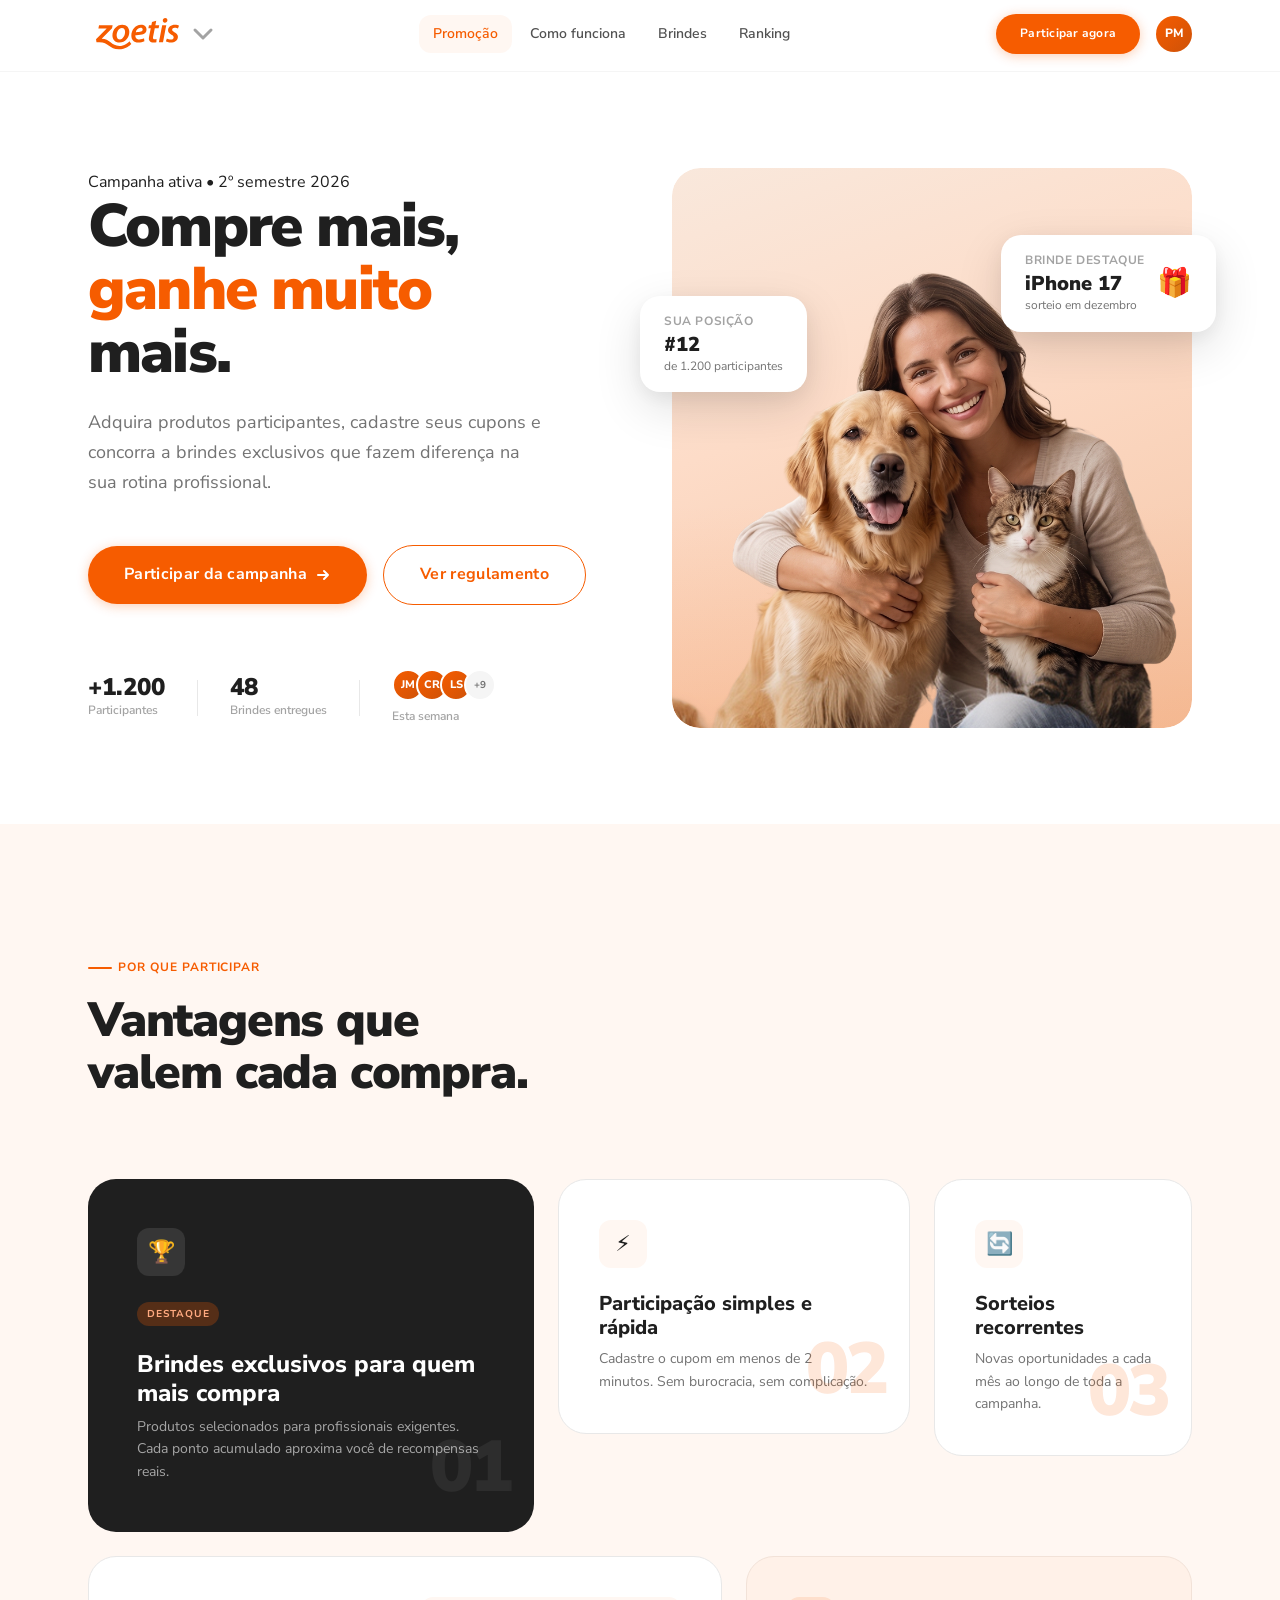
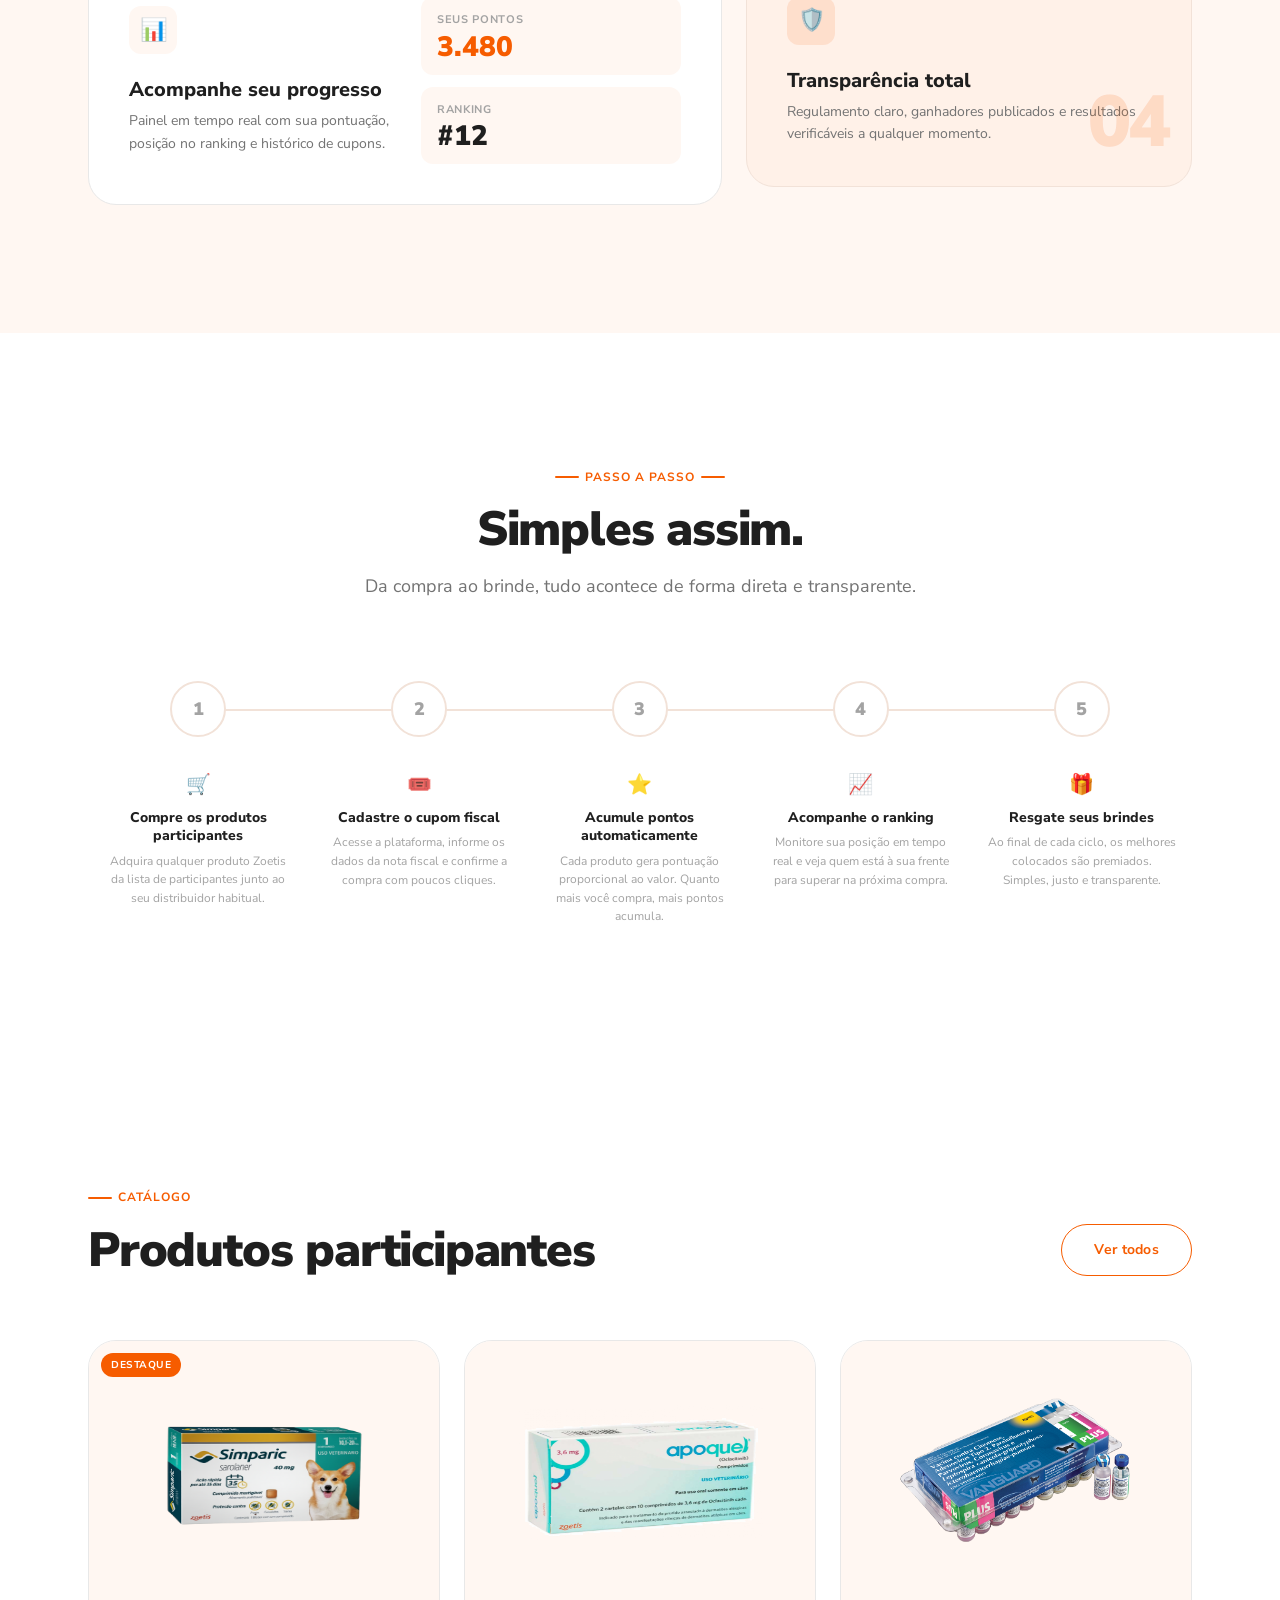
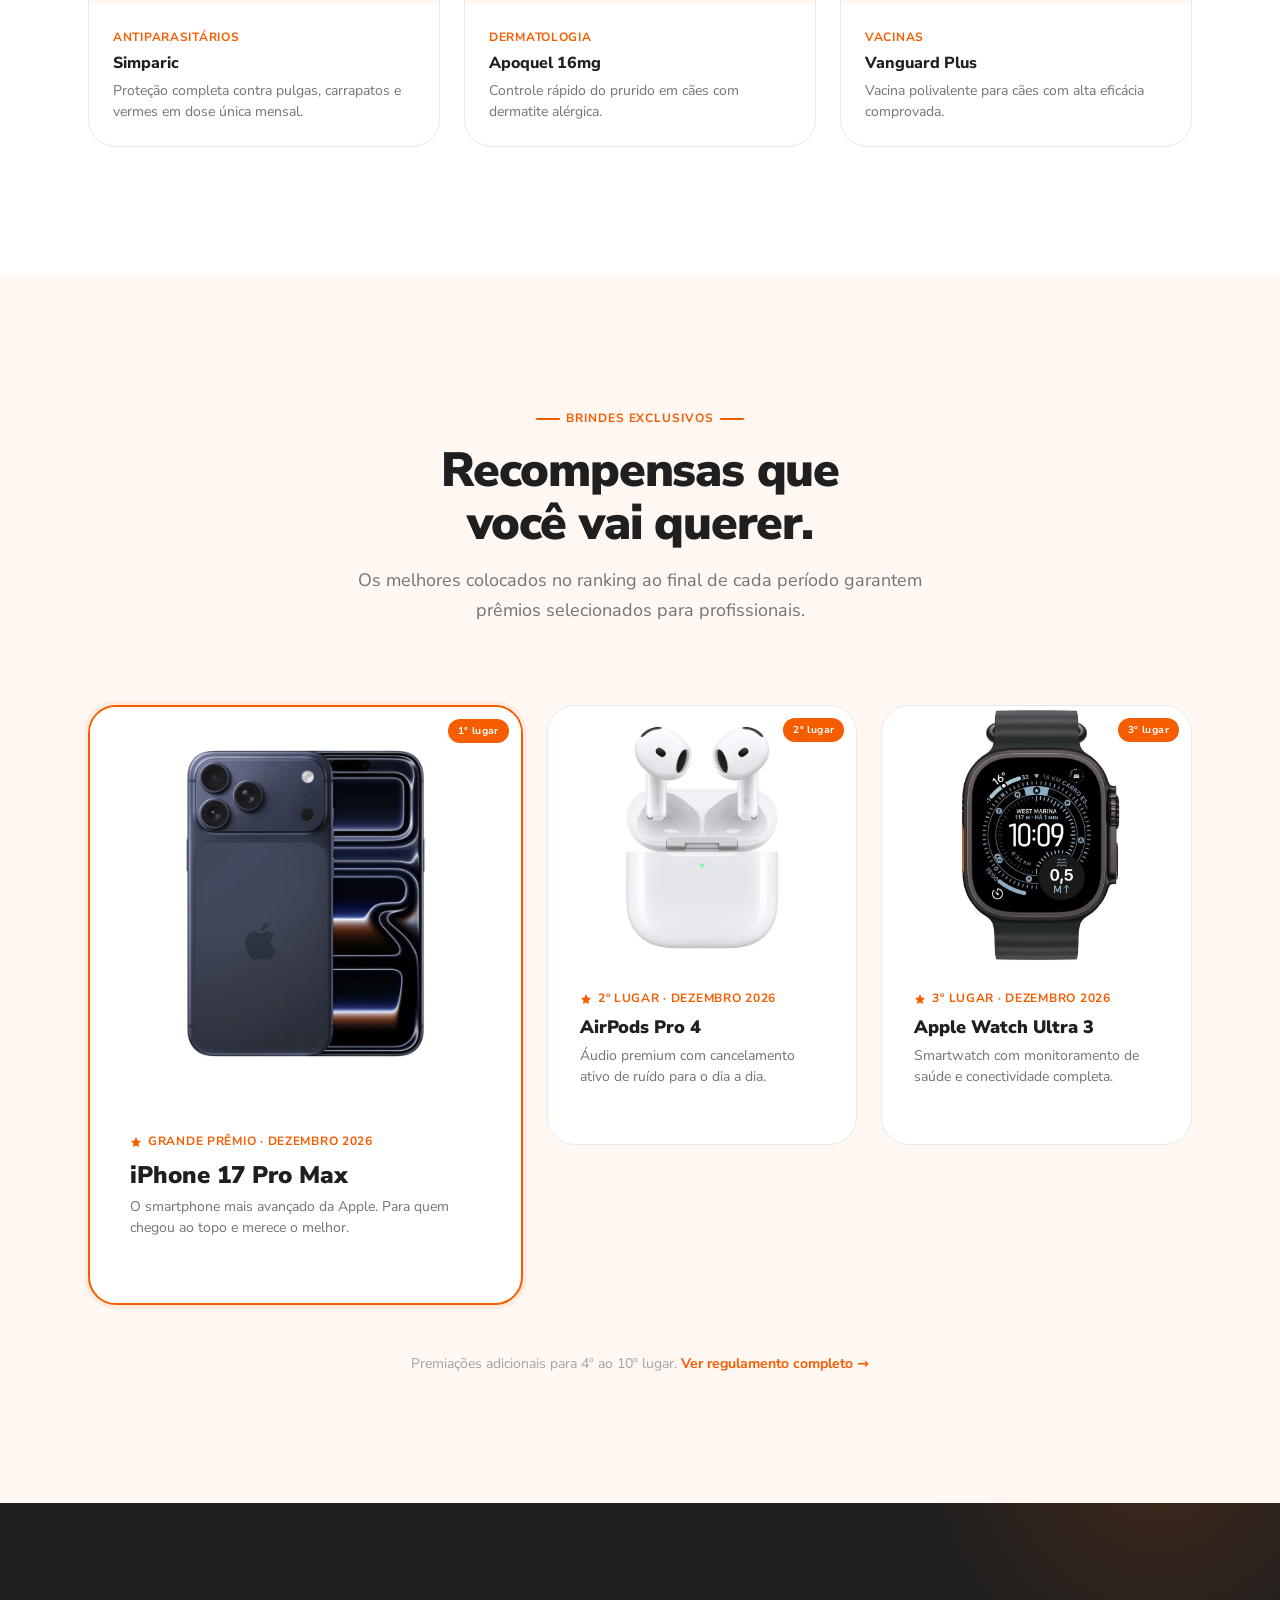
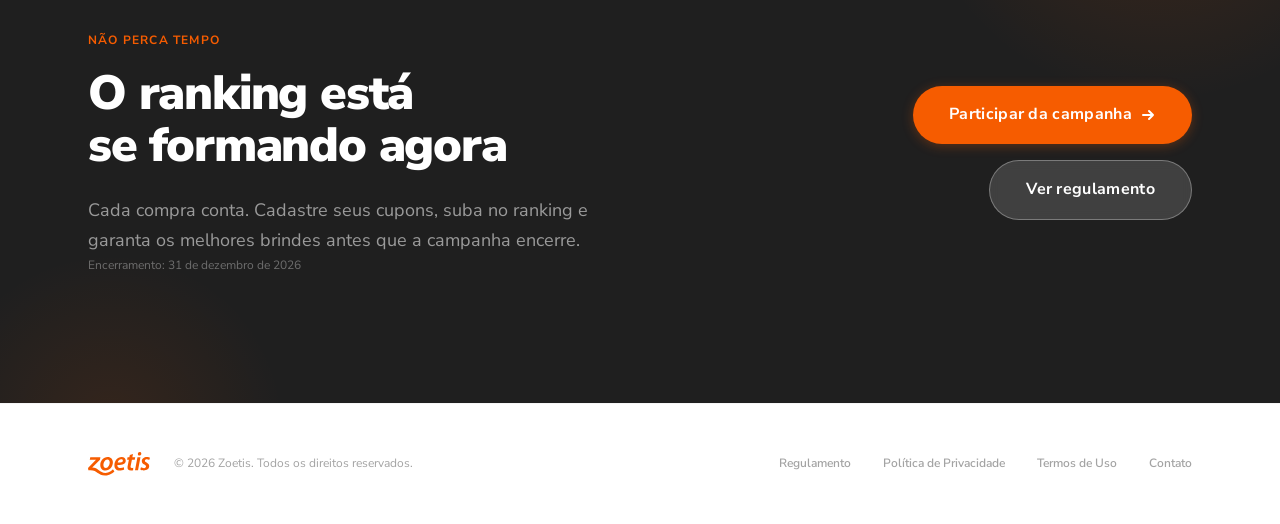
==== index.html @ 3773146b "V0-area-logada" ====
<!DOCTYPE html>
<html lang="pt-BR" data-theme="zoetis">
<head>
  <meta charset="UTF-8" />
  <meta name="viewport" content="width=device-width, initial-scale=1.0" />
  <meta name="description" content="Campanha Compre e Ganhe Zoetis — Adquira produtos participantes e concorra a brindes exclusivos." />
  <title>Compre &amp; Ganhe — Zoetis</title>

  <!-- Preconnect Google Fonts -->
  <link rel="preconnect" href="https://fonts.googleapis.com" />
  <link rel="preconnect" href="https://fonts.gstatic.com" crossorigin />

  <!-- Themes first, then styles -->
  <link rel="stylesheet" href="css/themes.css" />
  <link rel="stylesheet" href="css/styles.css" />
</head>

<body>

  <!-- ==========================================
       HEADER
  =========================================== -->
  <header class="header" role="banner">
    <div class="container">
      <div class="header__inner">

        <!-- Brand / Logo + Switcher -->
        <div class="header__brand">
          <button class="header__logo-btn" aria-haspopup="true" aria-expanded="false" aria-label="Selecionar marca">
            <img src="" data-logo="light" alt="Zoetis" height="32" />
            <svg class="header__logo-chevron" viewBox="0 0 16 16" fill="none" aria-hidden="true">
              <path d="M4 6l4 4 4-4" stroke="currentColor" stroke-width="1.5" stroke-linecap="round" stroke-linejoin="round"/>
            </svg>
          </button>

          <div class="brand-dropdown" role="menu" aria-label="Selecionar marca">
            <div class="brand-dropdown__label">Marcas</div>
            <!-- Items populated by theme-switcher.js -->
          </div>
        </div>

        <!-- Desktop Nav -->
        <nav class="header__nav" aria-label="Menu principal">
          <a href="#promocao" class="header__nav-link active">Promoção</a>
          <a href="#como-funciona" class="header__nav-link">Como funciona</a>
          <a href="#brindes" class="header__nav-link">Brindes</a>
          <a href="#ranking" class="header__nav-link">Ranking</a>
        </nav>

        <!-- Actions -->
        <div class="header__actions">
          <a href="#promocao" class="btn btn--primary btn--sm">Participar agora</a>
          <div class="header__avatar" aria-label="Perfil do usuário" title="Dr. Paulo Mendes">PM</div>
        </div>

        <!-- Mobile Toggle -->
        <button class="header__menu-toggle" aria-label="Abrir menu" aria-expanded="false">
          <span></span><span></span><span></span>
        </button>

      </div>
    </div>
  </header>

  <!-- Mobile nav drawer -->
  <nav class="mobile-nav" aria-label="Menu mobile">
    <a href="#promocao">Promoção</a>
    <a href="#como-funciona">Como funciona</a>
    <a href="#brindes">Brindes</a>
    <a href="#ranking">Ranking</a>
    <a href="#promocao" class="btn btn--primary" style="margin-top:8px; display:flex; justify-content:center;">Participar agora</a>
  </nav>

  <main>

    <!-- ==========================================
         HERO
    =========================================== -->
    <section class="hero" id="promocao" aria-labelledby="hero-title">
      <div class="container">
        <div class="hero__inner">

          <!-- Left: copy -->
          <div class="hero__content">
            <div class="hero__eyebrow">
              <span class="hero__eyebrow-dot" aria-hidden="true"></span>
              Campanha ativa &bull; 2º semestre 2026
            </div>

            <h1 class="hero__title" id="hero-title">
              <span class="blur-fade blur-fade--d0">Compre mais,</span>
              <span class="blur-fade blur-fade--d1"><em>ganhe muito</em></span>
              <span class="blur-fade blur-fade--d2">mais.</span>
            </h1>

            <p class="hero__subtitle">
              Adquira produtos participantes, cadastre seus cupons
              e concorra a brindes exclusivos que fazem diferença na sua
              rotina profissional.
            </p>

            <div class="hero__ctas">
              <a href="#como-funciona" class="btn btn--primary btn--lg">
                Participar da campanha
                <svg width="16" height="16" viewBox="0 0 16 16" fill="none" aria-hidden="true">
                  <path d="M3 8h10M9 4l4 4-4 4" stroke="currentColor" stroke-width="2" stroke-linecap="round" stroke-linejoin="round"/>
                </svg>
              </a>
              <a href="#regulamento" class="btn btn--outline btn--lg">Ver regulamento</a>
            </div>

            <div class="hero__meta">
              <div class="hero__meta-item">
                <span class="hero__meta-value">+1.200</span>
                <span class="hero__meta-label">Participantes</span>
              </div>
              <div class="hero__meta-divider" aria-hidden="true"></div>
              <div class="hero__meta-item">
                <span class="hero__meta-value">48</span>
                <span class="hero__meta-label">Brindes entregues</span>
              </div>
              <div class="hero__meta-divider" aria-hidden="true"></div>
              <div class="hero__meta-item">
                <div class="hero__avatars" aria-label="Últimos participantes">
                  <div class="hero__avatar-item" aria-hidden="true">JM</div>
                  <div class="hero__avatar-item" aria-hidden="true">CR</div>
                  <div class="hero__avatar-item" aria-hidden="true">LS</div>
                  <div class="hero__avatar-more" aria-hidden="true">+9</div>
                </div>
                <span class="hero__meta-label" style="margin-top:6px;">Esta semana</span>
              </div>
            </div>
          </div>

          <!-- Right: visual composition -->
          <div class="hero__visual" aria-hidden="true">
            <div class="hero__image-wrap">
              <div class="hero__image-placeholder">
                <!-- SVG illustration: vet professional -->
               <!-- IMAGEM AQUI  -->
                <img src="assets/images/woman-hero-section.png" alt="Hero Image" class="hero__image">
                <!-- <svg class="hero__vet-illustration" viewBox="0 0 480 420" fill="none" xmlns="http://www.w3.org/2000/svg"> -->
                               <!-- IMAGEM AQUI  -->

                  <!-- Body/coat -->
                  <rect x="140" y="200" width="200" height="220" rx="24" fill="#F4F4F4"/>
                  <!-- Collar -->
                  <rect x="210" y="200" width="60" height="30" rx="8" fill="#E0E0E0"/>
                  <!-- Face -->
                  <circle cx="240" cy="160" r="70" fill="#FDDCB4"/>
                  <!-- Hair -->
                  <path d="M170 130 Q185 80 240 75 Q295 80 310 130 Q300 100 240 95 Q180 100 170 130Z" fill="#4A3728"/>
                  <!-- Eyes -->
                  <circle cx="218" cy="155" r="7" fill="#333"/>
                  <circle cx="262" cy="155" r="7" fill="#333"/>
                  <circle cx="221" cy="153" r="2.5" fill="#fff"/>
                  <circle cx="265" cy="153" r="2.5" fill="#fff"/>
                  <!-- Smile -->
                  <path d="M225 175 Q240 188 255 175" stroke="#C4845A" stroke-width="2.5" stroke-linecap="round" fill="none"/>
                  <!-- Stethoscope -->
                  <path d="M190 240 Q175 280 180 310 Q185 335 210 340" stroke="#888" stroke-width="4" stroke-linecap="round" fill="none"/>
                  <circle cx="210" cy="340" r="12" fill="none" stroke="#888" stroke-width="4"/>
                  <!-- Coat pocket -->
                  <rect x="260" y="280" width="50" height="36" rx="8" fill="#E8E8E8"/>
                  <!-- Pen in pocket -->
                  <rect x="272" y="270" width="5" height="28" rx="2.5" fill="var(--color-primary)"/>
                  <!-- Name badge -->
                  <rect x="155" y="250" width="70" height="36" rx="8" fill="#fff" stroke="#E0E0E0" stroke-width="1.5"/>
                  <rect x="163" y="258" width="40" height="4" rx="2" fill="#DDD"/>
                  <rect x="163" y="267" width="28" height="4" rx="2" fill="#EEE"/>
                  <!-- Dog silhouette in arms -->
                  <ellipse cx="310" cy="290" rx="52" ry="38" fill="#D4A96A"/>
                  <circle cx="350" cy="268" r="24" fill="#D4A96A"/>
                  <ellipse cx="362" cy="258" rx="10" ry="7" fill="#C49052" transform="rotate(-20 362 258)"/>
                  <ellipse cx="340" cy="258" rx="10" ry="7" fill="#C49052" transform="rotate(20 340 258)"/>
                  <circle cx="355" cy="272" r="4" fill="#8B5E3C"/>
                  <path d="M343 282 Q355 290 367 282" stroke="#8B5E3C" stroke-width="2" stroke-linecap="round" fill="none"/>
                </svg>
              </div>
            </div>

            <!-- Floating card: gift highlight -->
            <div class="hero__card hero__card--gift" aria-hidden="true">
              <div class="hero__card-inner">
                <div>
                  <div class="hero__card-label">Brinde destaque</div>
                  <div class="hero__card-value">iPhone 17</div>
                  <div class="hero__card-sub">sorteio em dezembro</div>
                </div>
                <div style="font-size:28px;">🎁</div>
              </div>
            </div>

            <!-- Floating card: ranking -->
            <div class="hero__card hero__card--rank" aria-hidden="true">
              <div class="hero__card-label">Sua posição</div>
              <div class="hero__card-value">#12</div>
              <div class="hero__card-sub">de 1.200 participantes</div>
            </div>

            <!-- Floating seal -->
            <!-- <div class="hero__card hero__card--seal" aria-hidden="true">
              <div class="hero__card-seal-label">Campanha</div>
              <div style="font-size:22px; margin: 4px 0;">⭐</div>
              <div class="hero__card-gift-text">2026</div>
            </div> -->
          </div>

        </div>
      </div>
    </section>

    <!-- ==========================================
         BENEFITS
    =========================================== -->
    <section class="section" id="beneficios" aria-labelledby="benefits-title">
      <div class="container">

        <header class="section__header reveal">
          <div class="section__eyebrow">
            <span class="section__eyebrow-line" aria-hidden="true"></span>
            Por que participar
          </div>
          <h2 class="section__title" id="benefits-title">Vantagens que<br />valem cada compra.</h2>
        </header>

        <div class="benefits__grid">

          <!-- Featured card -->
          <div class="benefit-card benefit-card--featured reveal reveal-delay-1" aria-label="Brindes exclusivos">
            <div class="benefit-card__icon" aria-hidden="true">🏆</div>
            <div class="benefit-card__tag">Destaque</div>
            <h3 class="benefit-card__title">Brindes exclusivos para quem mais compra</h3>
            <p class="benefit-card__desc">Produtos selecionados para profissionais exigentes. Cada ponto acumulado aproxima você de recompensas reais.</p>
            <span class="benefit-card__number" aria-hidden="true">01</span>
          </div>

          <!-- Medium card -->
          <div class="benefit-card benefit-card--md reveal reveal-delay-2">
            <div class="benefit-card__icon" aria-hidden="true">⚡</div>
            <h3 class="benefit-card__title">Participação simples e rápida</h3>
            <p class="benefit-card__desc">Cadastre o cupom em menos de 2 minutos. Sem burocracia, sem complicação.</p>
            <span class="benefit-card__number" aria-hidden="true">02</span>
          </div>

          <!-- Small card -->
          <div class="benefit-card benefit-card--sm reveal reveal-delay-3">
            <div class="benefit-card__icon" aria-hidden="true">🔄</div>
            <h3 class="benefit-card__title">Sorteios recorrentes</h3>
            <p class="benefit-card__desc">Novas oportunidades a cada mês ao longo de toda a campanha.</p>
            <span class="benefit-card__number" aria-hidden="true">03</span>
          </div>

          <!-- Wide card with 2 columns inside -->
          <div class="benefit-card benefit-card--wide reveal reveal-delay-1">
            <div>
              <div class="benefit-card__icon" aria-hidden="true">📊</div>
              <h3 class="benefit-card__title">Acompanhe seu progresso</h3>
              <p class="benefit-card__desc">Painel em tempo real com sua pontuação, posição no ranking e histórico de cupons.</p>
            </div>
            <div style="display:flex; flex-direction:column; gap:12px;">
              <div style="background:var(--color-surface); border-radius:var(--radius-sm); padding:14px 16px;">
                <div style="font-size:11px; font-weight:700; text-transform:uppercase; letter-spacing:0.06em; color:var(--neutral-400); margin-bottom:4px;">Seus pontos</div>
                <div style="font-size:28px; font-weight:900; color:var(--color-primary); line-height:1;">3.480</div>
              </div>
              <div style="background:var(--color-surface); border-radius:var(--radius-sm); padding:14px 16px;">
                <div style="font-size:11px; font-weight:700; text-transform:uppercase; letter-spacing:0.06em; color:var(--neutral-400); margin-bottom:4px;">Ranking</div>
                <div style="font-size:28px; font-weight:900; color:var(--color-text); line-height:1;">#12</div>
              </div>
            </div>
          </div>

          <!-- Accent card -->
          <div class="benefit-card benefit-card--accent reveal reveal-delay-2">
            <div class="benefit-card__icon" aria-hidden="true">🛡️</div>
            <h3 class="benefit-card__title">Transparência total</h3>
            <p class="benefit-card__desc">Regulamento claro, ganhadores publicados e resultados verificáveis a qualquer momento.</p>
            <span class="benefit-card__number" aria-hidden="true">04</span>
          </div>

        </div>
      </div>
    </section>

    <!-- ==========================================
         HOW IT WORKS
    =========================================== -->
    <section class="section how-it-works" id="como-funciona" aria-labelledby="steps-title">
      <div class="container">

        <header class="section__header section__header--center reveal">
          <div class="section__eyebrow">
            <span class="section__eyebrow-line" aria-hidden="true"></span>
            Passo a passo
            <span class="section__eyebrow-line" aria-hidden="true"></span>
          </div>
          <h2 class="section__title" id="steps-title">Simples assim.</h2>
          <p class="section__desc">Da compra ao brinde, tudo acontece de forma direta e transparente.</p>
        </header>

        <div class="steps-timeline" role="list">

          <div class="step reveal reveal-delay-1" role="listitem">
            <div class="step__badge" aria-hidden="true">1</div>
            <div class="step__body">
              <div class="step__icon" aria-hidden="true">🛒</div>
              <div class="step__title">Compre os produtos participantes</div>
              <p class="step__desc">Adquira qualquer produto Zoetis da lista de participantes junto ao seu distribuidor habitual.</p>
            </div>
          </div>

          <div class="step reveal reveal-delay-2" role="listitem">
            <div class="step__badge" aria-hidden="true">2</div>
            <div class="step__body">
              <div class="step__icon" aria-hidden="true">🎟️</div>
              <div class="step__title">Cadastre o cupom fiscal</div>
              <p class="step__desc">Acesse a plataforma, informe os dados da nota fiscal e confirme a compra com poucos cliques.</p>
            </div>
          </div>

          <div class="step reveal reveal-delay-3" role="listitem">
            <div class="step__badge" aria-hidden="true">3</div>
            <div class="step__body">
              <div class="step__icon" aria-hidden="true">⭐</div>
              <div class="step__title">Acumule pontos automaticamente</div>
              <p class="step__desc">Cada produto gera pontuação proporcional ao valor. Quanto mais você compra, mais pontos acumula.</p>
            </div>
          </div>

          <div class="step reveal reveal-delay-4" role="listitem">
            <div class="step__badge" aria-hidden="true">4</div>
            <div class="step__body">
              <div class="step__icon" aria-hidden="true">📈</div>
              <div class="step__title">Acompanhe o ranking</div>
              <p class="step__desc">Monitore sua posição em tempo real e veja quem está à sua frente para superar na próxima compra.</p>
            </div>
          </div>

          <div class="step reveal reveal-delay-5" role="listitem">
            <div class="step__badge" aria-hidden="true">5</div>
            <div class="step__body">
              <div class="step__icon" aria-hidden="true">🎁</div>
              <div class="step__title">Resgate seus brindes</div>
              <p class="step__desc">Ao final de cada ciclo, os melhores colocados são premiados. Simples, justo e transparente.</p>
            </div>
          </div>

        </div>
      </div>
    </section>

    <!-- ==========================================
         PRODUCTS
    =========================================== -->
    <section class="section products" id="produtos" aria-labelledby="products-title">
      <div class="container">

        <header class="section__header reveal" style="display:flex; align-items:flex-end; justify-content:space-between; max-width:100%; margin-bottom:var(--sp-8);">
          <div>
            <div class="section__eyebrow">
              <span class="section__eyebrow-line" aria-hidden="true"></span>
              Catálogo
            </div>
            <h2 class="section__title" id="products-title" style="margin-bottom:0;">Produtos participantes</h2>
          </div>
          <a href="#regulamento" class="btn btn--outline" style="flex-shrink:0;">Ver todos</a>
        </header>

        <div class="products__grid">

          <article class="product-card reveal reveal-delay-1">
            <div class="product-card__img">
              <img src="assets/images/simparic.png" alt="Product Image" class="product-card__img-inner">
              <span class="product-card__badge">Destaque</span>
            </div>
            <div class="product-card__body">
              <div class="product-card__category">Antiparasitários</div>
              <h3 class="product-card__name">Simparic</h3>
              <p class="product-card__desc">Proteção completa contra pulgas, carrapatos e vermes em dose única mensal.</p>
              
            </div>
          </article>

          <article class="product-card reveal reveal-delay-2">
            <div class="product-card__img">
              <img src="assets/images/apoquel.png" alt="Product Image" class="product-card__img-inner">
            </div>
            <div class="product-card__body">
              <div class="product-card__category">Dermatologia</div>
              <h3 class="product-card__name">Apoquel 16mg</h3>
              <p class="product-card__desc">Controle rápido do prurido em cães com dermatite alérgica.</p>
              
            </div>
          </article>

          <article class="product-card reveal reveal-delay-3">
            <div class="product-card__img">
              <img src="assets/images/vanguard.jpg" alt="Product Image" class="product-card__img-inner">
            </div>
            <div class="product-card__body">
              <div class="product-card__category">Vacinas</div>
              <h3 class="product-card__name">Vanguard Plus</h3>
              <p class="product-card__desc">Vacina polivalente para cães com alta eficácia comprovada.</p>
              
            </div>
          </article>

          

        </div>
      </div>
    </section>

    <!-- ==========================================
         GIFTS
    =========================================== -->
    <section class="section gifts" id="brindes" aria-labelledby="gifts-title">
      <div class="container">

        <header class="section__header section__header--center reveal">
          <div class="section__eyebrow">
            <span class="section__eyebrow-line" aria-hidden="true"></span>
            Brindes exclusivos
            <span class="section__eyebrow-line" aria-hidden="true"></span>
          </div>
          <h2 class="section__title" id="gifts-title">Recompensas que<br />você vai querer.</h2>
          <p class="section__desc">Os melhores colocados no ranking ao final de cada período garantem prêmios selecionados para profissionais.</p>
        </header>

        <div class="gifts__grid">

          <!-- Featured gift -->
          <article class="gift-card gift-card--featured reveal reveal-delay-1">
            <div class="gift-card__img" aria-hidden="true">
              <img src="assets/images/iphone.webp" alt="Gift Image" class="gift-card__img-inner">
              <span class="gift-card__img-label">1º lugar</span>
            </div>
            <div class="gift-card__body">
              <div class="gift-card__rank">
                <svg width="12" height="12" viewBox="0 0 12 12" fill="currentColor" aria-hidden="true"><polygon points="6,1 7.5,4.5 11,5 8.5,7.5 9,11 6,9.5 3,11 3.5,7.5 1,5 4.5,4.5"/></svg>
                Grande Prêmio · Dezembro 2026
              </div>
              <h3 class="gift-card__name">iPhone 17 Pro Max</h3>
              <p class="gift-card__desc">O smartphone mais avançado da Apple. Para quem chegou ao topo e merece o melhor.</p>
              <!-- <div class="gift-card__value">
                <span class="gift-card__value-currency">R$</span>
                <span class="gift-card__value-amount">7.999</span>
                <span class="gift-card__value-label">valor de mercado</span>
              </div> -->
            </div>
          </article>

          <!-- Gift 2 -->
          <article class="gift-card reveal reveal-delay-2">
            <div class="gift-card__img" aria-hidden="true">
              <img src="assets/images/airpads.jpg" alt="Gift Image" class="gift-card__img-inner">
              <span class="gift-card__img-label">2º lugar</span>
            </div>
            <div class="gift-card__body">
              <div class="gift-card__rank">
                <svg width="12" height="12" viewBox="0 0 12 12" fill="currentColor" aria-hidden="true"><polygon points="6,1 7.5,4.5 11,5 8.5,7.5 9,11 6,9.5 3,11 3.5,7.5 1,5 4.5,4.5"/></svg>
                2º Lugar · Dezembro 2026
              </div>
              <h3 class="gift-card__name">AirPods Pro 4</h3>
              <p class="gift-card__desc">Áudio premium com cancelamento ativo de ruído para o dia a dia.</p>
              <!-- <div class="gift-card__value">
                <span class="gift-card__value-currency">R$</span>
                <span class="gift-card__value-amount">2.199</span>
                <span class="gift-card__value-label">valor de mercado</span>
              </div> -->
            </div>
          </article>

          <!-- Gift 3 -->
          <article class="gift-card reveal reveal-delay-3">
            <div class="gift-card__img" aria-hidden="true">
              <img src="assets/images/watch.webp" alt="Gift Image" class="gift-card__img-inner">
              
              <span class="gift-card__img-label">3º lugar</span>
            </div>
            <div class="gift-card__body">
              <div class="gift-card__rank">
                <svg width="12" height="12" viewBox="0 0 12 12" fill="currentColor" aria-hidden="true"><polygon points="6,1 7.5,4.5 11,5 8.5,7.5 9,11 6,9.5 3,11 3.5,7.5 1,5 4.5,4.5"/></svg>
                3º Lugar · Dezembro 2026
              </div>
              <h3 class="gift-card__name">Apple Watch Ultra 3</h3>
              <p class="gift-card__desc">Smartwatch com monitoramento de saúde e conectividade completa.</p>
              <!-- <div class="gift-card__value">
                <span class="gift-card__value-currency">R$</span>
                <span class="gift-card__value-amount">2.799</span>
                <span class="gift-card__value-label">valor de mercado</span>
              </div> -->
            </div>
          </article>

        </div>

        <!-- Bottom note -->
        <p style="text-align:center; margin-top:var(--sp-6); font-size:var(--text-sm); color:var(--neutral-400);" class="reveal">
          Premiações adicionais para 4º ao 10º lugar. <a href="#regulamento" style="color:var(--color-primary); font-weight:700;">Ver regulamento completo →</a>
        </p>

      </div>
    </section>

    <!-- ==========================================
         CTA FINAL
    =========================================== -->
    <section class="cta-final" id="ranking" aria-labelledby="cta-title">
      <div class="container">
        <div class="cta-final__inner">

          <div class="cta-final__content reveal">
            <div class="cta-final__eyebrow">Não perca tempo</div>
            <h2 class="cta-final__title" id="cta-title">O ranking está<br />se formando agora</h2>
            <p class="cta-final__desc">Cada compra conta. Cadastre seus cupons, suba no ranking e garanta os melhores brindes antes que a campanha encerre.</p>
            <p class="cta-final__note">Encerramento: 31 de dezembro de 2026</p>
          </div>

          <div class="cta-final__actions reveal reveal-delay-2">
            <a href="#como-funciona" class="btn btn--primary btn--lg">Participar da campanha
            <svg width="16" height="16" viewBox="0 0 16 16" fill="none" aria-hidden="true">
              <path d="M3 8h10M9 4l4 4-4 4" stroke="currentColor" stroke-width="2" stroke-linecap="round" stroke-linejoin="round"/>
            </svg></a>
            <a href="#regulamento" class="btn btn--ghost btn--lg">Ver regulamento</a>
          </div>

        </div>
      </div>
    </section>

  </main>

  <!-- ==========================================
       FOOTER
  =========================================== -->
  <footer class="footer" id="regulamento" role="contentinfo">
    <div class="container">
      <div class="footer__inner">

        <div class="footer__brand">
          <div class="footer__logo">
            <img src="" data-logo="light" alt="Zoetis" height="24" />
          </div>
          <span class="footer__copy">&copy; 2026 Zoetis. Todos os direitos reservados.</span>
        </div>

        <nav class="footer__links" aria-label="Links do rodapé">
          <a href="#" class="footer__link">Regulamento</a>
          <a href="#" class="footer__link">Política de Privacidade</a>
          <a href="#" class="footer__link">Termos de Uso</a>
          <a href="#" class="footer__link">Contato</a>
        </nav>

      </div>
    </div>
  </footer>

  <!-- Scripts -->
  <script src="js/theme-switcher.js"></script>
  <script src="js/main.js"></script>

</body>
</html>
---- css/themes.css ----
/* ============================================
   THEMES — White Label CSS Variables
   ============================================ */

[data-theme="zoetis"] {
  --color-primary:      #F65C00;
  --color-primary-dark: #CE5208;
  --color-primary-rgb:  246, 92, 0;
  --color-surface:      #FFF7F2;
  --color-surface-alt:  #FFF1E8;
  --color-border:       #F2E2D8;
  --color-text:         #1F1F1F;
  --color-text-light:   #FFFFFF;
  --logo-light:         url('../assets/logos/zoetis-light.svg');
  --logo-dark:          url('../assets/logos/zoetis-dark.svg');
}

[data-theme="basf"] {
  --color-primary:      #65AC1E;
  --color-primary-dark: #65AC1E;
  --color-primary-rgb:  0, 74, 150;
  --color-surface:      #F2F6FC;
  --color-surface-alt:  #E8F0F9;
  --color-border:       #D0DFF0;
  --color-text:         #1F1F1F;
  --color-text-light:   #FFFFFF;
  --logo-light:         url('../assets/logos/basf-light.svg');
  --logo-dark:          url('../assets/logos/basf-dark.svg');
}

[data-theme="boehringer"] {
  --color-primary:      #09312A;
  --color-primary-dark: #09312A;
  --color-primary-rgb:  0, 160, 175;
  --color-surface:      #F2FBFC;
  --color-surface-alt:  #E5F7F9;
  --color-border:       #C8ECF0;
  --color-text:         #1F1F1F;
  --color-text-light:   #FFFFFF;
  --logo-light:         url('../assets/logos/boehringer-light.svg');
  --logo-dark:          url('../assets/logos/boehringer-dark.svg');
}
---- css/styles.css ----
/* ============================================
   IMPORTS & BASE
   ============================================ */

@import url('https://fonts.googleapis.com/css2?family=Nunito+Sans:ital,opsz,wght@0,6..12,300;0,6..12,400;0,6..12,600;0,6..12,700;0,6..12,800;0,6..12,900;1,6..12,300;1,6..12,400&display=swap');

/* ============================================
   DESIGN TOKENS
   ============================================ */

:root {
  /* Spacing scale — base 8px */
  --sp-1:  8px;
  --sp-2:  16px;
  --sp-3:  24px;
  --sp-4:  32px;
  --sp-5:  40px;
  --sp-6:  48px;
  --sp-8:  64px;
  --sp-10: 80px;
  --sp-12: 96px;
  --sp-16: 128px;

  /* Border radius */
  --radius-xs:   6px;
  --radius-sm:   12px;
  --radius-md:   20px;
  --radius-lg:   28px;
  --radius-pill: 999px;

  /* Typography */
  --font-base: 'Nunito Sans', system-ui, -apple-system, sans-serif;
  --text-xs:   0.75rem;
  --text-sm:   0.875rem;
  --text-base: 1rem;
  --text-lg:   1.125rem;
  --text-xl:   1.25rem;
  --text-2xl:  1.5rem;
  --text-3xl:  1.875rem;
  --text-4xl:  2.25rem;
  --text-5xl:  3rem;
  --text-6xl:  3.75rem;

  /* Neutral palette */
  --neutral-50:  #FAFAFA;
  --neutral-100: #F5F5F5;
  --neutral-200: #E8E8E8;
  --neutral-300: #D4D4D4;
  --neutral-400: #A3A3A3;
  --neutral-500: #737373;
  --neutral-600: #525252;
  --neutral-700: #404040;
  --neutral-800: #262626;
  --neutral-900: #171717;

  /* Shadows */
  --shadow-xs:  0 1px 3px rgba(0,0,0,0.06), 0 1px 2px rgba(0,0,0,0.04);
  --shadow-sm:  0 2px 8px rgba(0,0,0,0.06), 0 1px 3px rgba(0,0,0,0.04);
  --shadow-md:  0 4px 16px rgba(0,0,0,0.08), 0 2px 6px rgba(0,0,0,0.04);
  --shadow-lg:  0 8px 32px rgba(0,0,0,0.10), 0 4px 12px rgba(0,0,0,0.05);
  --shadow-xl:  0 16px 48px rgba(0,0,0,0.12), 0 6px 20px rgba(0,0,0,0.06);

  /* Transitions */
  --ease-out:    cubic-bezier(0.16, 1, 0.3, 1);
  --ease-in-out: cubic-bezier(0.4, 0, 0.2, 1);
  --duration-fast:   150ms;
  --duration-base:   250ms;
  --duration-slow:   400ms;

  /* Layout */
  --container-max: 1200px;
  --container-wide: 1440px;
  --header-h: 72px;
}

/* ============================================
   RESET & BASE
   ============================================ */

*, *::before, *::after {
  box-sizing: border-box;
  margin: 0;
  padding: 0;
}

html {
  scroll-behavior: smooth;
  -webkit-text-size-adjust: 100%;
}

body {
  font-family: var(--font-base);
  font-size: var(--text-base);
  line-height: 1.6;
  color: var(--color-text);
  background: var(--color-surface);
  -webkit-font-smoothing: antialiased;
  -moz-osx-font-smoothing: grayscale;
}

img, svg { display: block; max-width: 100%; }
a { color: inherit; text-decoration: none; }
ul, ol { list-style: none; }
button { font-family: inherit; cursor: pointer; border: none; background: none; }

/* ============================================
   UTILITIES
   ============================================ */

.container {
  width: 100%;
  max-width: var(--container-max);
  margin-inline: auto;
  padding-inline: var(--sp-6);
}

.container--wide {
  max-width: var(--container-wide);
}

.visually-hidden {
  position: absolute;
  width: 1px; height: 1px;
  padding: 0; margin: -1px;
  overflow: hidden;
  clip: rect(0,0,0,0);
  border: 0;
}

/* ============================================
   BUTTONS
   ============================================ */

.btn {
  display: inline-flex;
  align-items: center;
  gap: var(--sp-1);
  padding: 14px var(--sp-4);
  border-radius: var(--radius-pill);
  font-size: var(--text-sm);
  font-weight: 700;
  letter-spacing: 0.02em;
  transition: transform var(--duration-fast) var(--ease-out),
              box-shadow var(--duration-fast) var(--ease-out),
              background var(--duration-fast) var(--ease-out);
  white-space: nowrap;
  cursor: pointer;
}

.btn--primary {
  background: var(--color-primary);
  color: #FFFFFF;
  box-shadow: 0 2px 12px rgba(var(--color-primary-rgb), 0.30);
}

.btn--primary:hover {
  background: var(--color-primary-dark);
  transform: translateY(-1px);
  box-shadow: 0 6px 20px rgba(var(--color-primary-rgb), 0.35);
}

.btn--primary:active {
  transform: translateY(0);
}

.btn--outline {
  background: transparent;
  color: var(--color-primary);
  border: 1.5px solid var(--color-primary);
}

.btn--outline:hover {
  background: rgba(var(--color-primary-rgb), 0.06);
  transform: translateY(-1px);
}

.btn--ghost {
  background: rgba(255,255,255,0.15);
  color: #FFFFFF;
  border: 1.5px solid rgba(255,255,255,0.3);
  backdrop-filter: blur(4px);
}

.btn--ghost:hover {
  background: rgba(255,255,255,0.25);
  transform: translateY(-1px);
}

.btn--lg {
  padding: 16px 36px;
  font-size: var(--text-base);
}

.btn--sm {
  padding: 10px var(--sp-3);
  font-size: var(--text-xs);
}

/* ============================================
   HEADER
   ============================================ */

.header {
  position: fixed;
  top: 0; left: 0; right: 0;
  z-index: 100;
  height: var(--header-h);
  background: rgba(255,255,255,0.96);
  backdrop-filter: blur(12px);
  -webkit-backdrop-filter: blur(12px);
  border-bottom: 1px solid var(--neutral-100);
  transition: box-shadow var(--duration-base) var(--ease-out);
  padding: 12px 0;

}

.header.scrolled {
  box-shadow: var(--shadow-md);
  padding: 12px 0;
}

.header__inner {
  height: 100%;
  display: flex;
  align-items: center;
  justify-content: space-between;
  gap: var(--sp-4);
}

/* Logo & brand switcher */
.header__brand {
  position: relative;
  flex-shrink: 0;
}

.header__logo-btn {
  display: flex;
  align-items: center;
  gap: var(--sp-1);
  padding: 6px 8px;
  border-radius: var(--radius-sm);
  transition: background var(--duration-fast);
  cursor: pointer;
}

.header__logo-btn:hover { background: var(--neutral-100); }

.header__logo-btn img,
.header__logo-btn svg {
  height: 32px;
  width: auto;
}

img[data-logo="light"] { content: var(--logo-light); }
img[data-logo="dark"]  { content: var(--logo-dark); }

.header__logo-chevron {
  width: 16px;
  height: 16px;
  color: var(--neutral-400);
  transition: transform var(--duration-fast) var(--ease-out);
}

.header__brand.open .header__logo-chevron {
  transform: rotate(180deg);
}

/* Brand dropdown */
.brand-dropdown {
  position: absolute;
  top: calc(100% + 8px);
  left: 0;
  min-width: 200px;
  background: #FFFFFF;
  border: 1px solid var(--neutral-200);
  border-radius: var(--radius-md);
  box-shadow: var(--shadow-lg);
  padding: var(--sp-1);
  opacity: 0;
  transform: translateY(-8px);
  pointer-events: none;
  transition: opacity var(--duration-base) var(--ease-out),
              transform var(--duration-base) var(--ease-out);
}

.brand-dropdown.visible {
  opacity: 1;
  transform: translateY(0);
  pointer-events: all;
}

.brand-dropdown__label {
  font-size: var(--text-xs);
  font-weight: 700;
  letter-spacing: 0.08em;
  text-transform: uppercase;
  color: var(--neutral-400);
  padding: var(--sp-1) 12px;
  margin-bottom: 4px;
}

.brand-dropdown__item {
  display: flex;
  align-items: center;
  gap: 10px;
  width: 100%;
  padding: 10px 12px;
  border-radius: var(--radius-sm);
  font-size: var(--text-sm);
  font-weight: 600;
  color: var(--color-text);
  cursor: pointer;
  transition: background var(--duration-fast);
  text-align: left;
}

.brand-dropdown__item:hover { background: var(--neutral-50); }

.brand-dropdown__item.active { background: var(--color-surface); }

.brand-dropdown__dot {
  width: 8px; height: 8px;
  border-radius: 50%;
  flex-shrink: 0;
}

.brand-dropdown__badge {
  margin-left: auto;
  font-size: 10px;
  font-weight: 700;
  letter-spacing: 0.04em;
  color: var(--neutral-400);
  background: var(--neutral-100);
  padding: 2px 6px;
  border-radius: var(--radius-pill);
}

/* Nav */
.header__nav { display: flex; align-items: center; gap: 4px; }

.header__nav-link {
  padding: 8px 14px;
  border-radius: var(--radius-sm);
  font-size: var(--text-sm);
  font-weight: 600;
  color: var(--neutral-600);
  transition: color var(--duration-fast), background var(--duration-fast);
}

.header__nav-link:hover {
  color: var(--color-text);
  background: var(--neutral-100);
}

.header__nav-link.active {
  color: var(--color-primary);
  background: var(--color-surface);
}

/* Actions */
.header__actions {
  display: flex;
  align-items: center;
  gap: var(--sp-2);
  flex-shrink: 0;
}

.header__avatar {
  width: 36px; height: 36px;
  border-radius: 50%;
  background: linear-gradient(135deg, var(--color-primary) 0%, var(--color-primary-dark) 100%);
  display: flex;
  align-items: center;
  justify-content: center;
  font-size: var(--text-xs);
  font-weight: 800;
  color: #FFFFFF;
  cursor: pointer;
  flex-shrink: 0;
  transition: opacity var(--duration-fast);
}

.header__avatar:hover { opacity: 0.85; }

/* Mobile menu toggle */
.header__menu-toggle {
  display: none;
  flex-direction: column;
  gap: 5px;
  padding: 8px;
  border-radius: var(--radius-sm);
  cursor: pointer;
  transition: background var(--duration-fast);
}

.header__menu-toggle:hover { background: var(--neutral-100); }

.header__menu-toggle span {
  display: block;
  width: 22px;
  height: 2px;
  background: var(--neutral-700);
  border-radius: 2px;
  transition: transform var(--duration-base) var(--ease-out),
              opacity var(--duration-base);
}

.header__menu-toggle.open span:nth-child(1) { transform: translateY(7px) rotate(45deg); }
.header__menu-toggle.open span:nth-child(2) { opacity: 0; }
.header__menu-toggle.open span:nth-child(3) { transform: translateY(-7px) rotate(-45deg); }

/* Mobile nav drawer */
.mobile-nav {
  display: none;
  position: fixed;
  top: var(--header-h);
  left: 0; right: 0;
  background: #FFFFFF;
  border-bottom: 1px solid var(--neutral-200);
  padding: var(--sp-3) var(--sp-4);
  box-shadow: var(--shadow-lg);
  z-index: 99;
  transform: translateY(-8px);
  opacity: 0;
  pointer-events: none;
  transition: transform var(--duration-base) var(--ease-out),
              opacity var(--duration-base);
}

.mobile-nav.open {
  transform: translateY(0);
  opacity: 1;
  pointer-events: all;
}

.mobile-nav a {
  display: block;
  padding: 12px 0;
  font-size: var(--text-base);
  font-weight: 600;
  color: var(--neutral-700);
  border-bottom: 1px solid var(--neutral-100);
}

.mobile-nav a:last-child { border-bottom: none; }

/* ============================================
   HERO SECTION
   ============================================ */

.hero {
  /* min-height: 100svh; */
  padding-top: var(--header-h);
  background: #FFFFFF;
  position: relative;
  overflow: hidden;
  display: flex;
  align-items: center;
}

/* Subtle editorial texture */
.hero::before {
  content: '';
  position: absolute;
  top: 0; right: 0;
  width: 55%;
  height: 100%;
  background: #FFFFFF;
  border-radius: 0 0 0 80px;
  z-index: 0;
}

.hero__inner {
  background: #FFFFFF;
  position: relative;
  z-index: 1;
  display: grid;
  grid-template-columns: 1fr 1fr;
  gap: var(--sp-8);
  align-items: center;
  padding-block: var(--sp-12);
}

.hero__eyebrow-dot {
  width: 6px; height: 6px;
  border-radius: 50%;
  background: var(--color-primary);
  animation: pulse-dot 2s ease-in-out infinite;
}

@keyframes pulse-dot {
  0%, 100% { opacity: 1; transform: scale(1); }
  50% { opacity: 0.5; transform: scale(0.7); }
}

.hero__title {
  font-size: clamp(var(--text-4xl), 5vw, var(--text-6xl));
  font-weight: 900;
  line-height: 1.05;
  letter-spacing: -0.03em;
  color: var(--color-text);
  margin-bottom: var(--sp-3);
}

.hero__title em {
  font-style: normal;
  color: var(--color-primary);
}

.hero__title .blur-fade {
  display: block;
  opacity: 0;
  filter: blur(6px);
  transform: translateY(6px);
}

/* Só anima após JS adicionar .hero__title--play (evita terminar antes do 1º paint) */
.hero__title--play .blur-fade {
  animation: blur-fade-in 0.4s var(--ease-out) forwards;
}

@keyframes blur-fade-in {
  from {
    opacity: 0;
    filter: blur(6px);
    transform: translateY(6px);
  }
  to {
    opacity: 1;
    filter: blur(0);
    transform: translateY(0);
  }
}

.hero__title--play .blur-fade--d0 { animation-delay: 0.04s; }
.hero__title--play .blur-fade--d1 { animation-delay: 0.14s; }
.hero__title--play .blur-fade--d2 { animation-delay: 0.24s; }

@media (prefers-reduced-motion: reduce) {
  .hero__title .blur-fade {
    opacity: 1;
    filter: none;
    transform: none;
  }
}

.hero__subtitle {
  font-size: var(--text-lg);
  font-weight: 400;
  color: var(--neutral-500);
  line-height: 1.65;
  margin-bottom: var(--sp-6);
  max-width: 460px;
}

.hero__ctas {
  display: flex;
  align-items: center;
  gap: var(--sp-2);
  flex-wrap: wrap;
  margin-bottom: var(--sp-8);
}

.hero__meta {
  display: flex;
  align-items: center;
  gap: var(--sp-4);
}

.hero__meta-item {
  display: flex;
  flex-direction: column;
}

.hero__meta-value {
  font-size: var(--text-2xl);
  font-weight: 900;
  color: var(--color-text);
  line-height: 1;
}

.hero__meta-label {
  font-size: var(--text-xs);
  color: var(--neutral-400);
  font-weight: 600;
  margin-top: 2px;
}

.hero__meta-divider {
  width: 1px;
  height: 36px;
  background: var(--neutral-200);
}

/* Right column — visual composition */
.hero__visual {
  position: relative;
  height: 560px;
  display: flex;
  align-items: center;
  justify-content: center;
}

.hero__image {
  position: absolute;
  bottom: -40px;
  right: 0;

  width: 120%;
  height: auto;
  max-width: none;

  object-fit: contain;
  object-position: bottom right;
}

.hero__image-wrap {
  position: relative;
  width: 100%;
  height: 100%;
  border-radius: var(--radius-lg);
  overflow: hidden;
}

.hero__image-placeholder {
  width: 100%;
  height: 100%;
  background: linear-gradient(160deg, #F9E8DC 0%, #FDDCC8 40%, #F4C4A4 100%);
  border-radius: var(--radius-lg);
  position: relative;
  overflow: hidden;
}

/* Editorial image composition lines */
.hero__image-placeholder::before {
  content: '';
  position: absolute;
  bottom: 0; left: 0; right: 0;
  height: 40%;
  background: linear-gradient(to top, rgba(246,92,0,0.12) 0%, transparent 100%);
}

/* SVG illustration placeholder */
.hero__vet-illustration {
  position: absolute;
  bottom: 0;
  left: 50%;
  transform: translateX(-50%);
  width: 85%;
  opacity: 0.9;
}

/* Floating cards */
.hero__card {
  position: absolute;
  background: #FFFFFF;
  border-radius: var(--radius-md);
  box-shadow: var(--shadow-xl);
  padding: var(--sp-2) var(--sp-3);
  animation: float var(--duration) ease-in-out infinite alternate;
}

.hero__card--gift {
  top: 12%;
  right: -24px;
  --duration: 3.5s;
}

.hero__card--rank {
  bottom: 60%;
  left: -32px;
  --duration: 4.2s;
}

.hero__card--seal {
  top: 50%;
  right: -20px;
  transform: translateY(-50%);
  --duration: 3s;
  background: var(--color-primary);
  color: #FFFFFF;
  text-align: center;
  width: 100px;
  height: 100px;
  border-radius: 50%;
  display: flex;
  flex-direction: column;
  align-items: center;
  justify-content: center;
  padding: var(--sp-2);
}

@keyframes float {
  from { transform: translateY(0); }
  to   { transform: translateY(-10px); }
}

.hero__card--rank { animation-name: float-left; }
@keyframes float-left {
  from { transform: translateX(0); }
  to   { transform: translateX(-6px) translateY(-4px); }
}

.hero__card--seal {
  animation-name: float-seal;
}
@keyframes float-seal {
  from { transform: translateY(-50%) rotate(-3deg); }
  to   { transform: translateY(calc(-50% - 8px)) rotate(2deg); }
}

.hero__card-label {
  font-size: var(--text-xs);
  font-weight: 700;
  letter-spacing: 0.05em;
  text-transform: uppercase;
  color: var(--neutral-400);
  margin-bottom: 4px;
}

.hero__card-value {
  font-size: var(--text-xl);
  font-weight: 900;
  color: var(--color-text);
  line-height: 1;
}

.hero__card-sub {
  font-size: var(--text-xs);
  color: var(--neutral-500);
  margin-top: 2px;
}

.hero__card-gift-icon {
  font-size: 24px;
  margin-bottom: 4px;
}

.hero__card-gift-text {
  font-size: var(--text-xs);
  font-weight: 800;
  color: #FFFFFF;
  text-align: center;
  line-height: 1.2;
}

.hero__card-seal-label {
  font-size: 10px;
  font-weight: 700;
  text-transform: uppercase;
  letter-spacing: 0.05em;
  opacity: 0.85;
}

/* Participants avatars */
.hero__avatars {
  display: flex;
  align-items: center;
}

.hero__avatar-item {
  width: 32px; height: 32px;
  border-radius: 50%;
  border: 2px solid #FFFFFF;
  background: linear-gradient(135deg, var(--color-primary), var(--color-primary-dark));
  display: flex;
  align-items: center;
  justify-content: center;
  font-size: 11px;
  font-weight: 800;
  color: #FFFFFF;
  margin-left: -8px;
}

.hero__avatar-item:first-child { margin-left: 0; }

.hero__avatar-more {
  width: 32px; height: 32px;
  border-radius: 50%;
  border: 2px solid #FFFFFF;
  background: var(--neutral-100);
  display: flex;
  align-items: center;
  justify-content: center;
  font-size: 10px;
  font-weight: 700;
  color: var(--neutral-500);
  margin-left: -8px;
}

.hero__card--gift .hero__card-inner {
  display: flex;
  align-items: center;
  gap: 12px;
}

/*.hero__card--gift .hero__card-text { }

/* ============================================
   SECTION SHARED
   ============================================ */

.section {
  padding-block: var(--sp-16);
}

.section--alt {
  background: var(--color-surface);
}

.section--dark {
  background: var(--color-text);
  color: #FFFFFF;
}

.section__header {
  max-width: 600px;
  margin-bottom: var(--sp-10);
}

.section__header--center {
  margin-inline: auto;
  text-align: center;
}

.section__eyebrow {
  display: inline-flex;
  align-items: center;
  gap: 6px;
  font-size: var(--text-xs);
  font-weight: 700;
  letter-spacing: 0.08em;
  text-transform: uppercase;
  color: var(--color-primary);
  margin-bottom: var(--sp-2);
}

.section__eyebrow-line {
  display: inline-block;
  width: 24px;
  height: 2px;
  background: var(--color-primary);
  border-radius: 2px;
}

.section__title {
  font-size: clamp(var(--text-3xl), 4vw, var(--text-5xl));
  font-weight: 900;
  line-height: 1.1;
  letter-spacing: -0.025em;
  color: var(--color-text);
  margin-bottom: var(--sp-2);
}

.section--dark .section__title { color: #FFFFFF; }

.section__desc {
  font-size: var(--text-lg);
  color: var(--neutral-500);
  line-height: 1.65;
}

.section--dark .section__desc { color: rgba(255,255,255,0.65); }

/* ============================================
   BENEFITS SECTION
   ============================================ */

.benefits__grid {
  display: grid;
  grid-template-columns: repeat(12, 1fr);
  gap: var(--sp-3);
  align-items: start;
}

/* Asymmetric cards */
.benefit-card {
  background: #FFFFFF;
  border: 1px solid var(--neutral-200);
  border-radius: var(--radius-lg);
  padding: var(--sp-5);
  transition: transform var(--duration-base) var(--ease-out),
              box-shadow var(--duration-base) var(--ease-out);
  position: relative;
  overflow: hidden;
}

.benefit-card:hover {
  transform: translateY(-4px);
  box-shadow: var(--shadow-lg);
  border-color: var(--color-border);
}

.benefit-card--featured {
  grid-column: span 5;
  background: var(--color-text);
  border-color: transparent;
  padding: var(--sp-6);
}

.benefit-card--md {
  grid-column: span 4;
}

.benefit-card--sm {
  grid-column: span 3;
}

.benefit-card--wide {
  grid-column: span 7;
  display: grid;
  grid-template-columns: 1fr 1fr;
  gap: var(--sp-4);
  align-items: center;
}

.benefit-card--accent {
  grid-column: span 5;
  background: var(--color-surface-alt);
  border-color: var(--color-border);
}

.benefit-card__icon {
  width: 48px; height: 48px;
  border-radius: var(--radius-sm);
  background: var(--color-surface);
  display: flex;
  align-items: center;
  justify-content: center;
  font-size: 22px;
  margin-bottom: var(--sp-3);
  flex-shrink: 0;
}

.benefit-card--featured .benefit-card__icon {
  background: rgba(255,255,255,0.1);
}

.benefit-card--accent .benefit-card__icon {
  background: rgba(var(--color-primary-rgb), 0.12);
}

.benefit-card__tag {
  display: inline-block;
  font-size: 10px;
  font-weight: 700;
  letter-spacing: 0.08em;
  text-transform: uppercase;
  padding: 4px 10px;
  border-radius: var(--radius-pill);
  margin-bottom: var(--sp-3);
}

.benefit-card--featured .benefit-card__tag {
  background: rgba(var(--color-primary-rgb), 0.25);
  color: #FFAA80;
}

.benefit-card__title {
  font-size: var(--text-xl);
  font-weight: 800;
  line-height: 1.2;
  color: var(--color-text);
  margin-bottom: var(--sp-1);
}

.benefit-card--featured .benefit-card__title {
  font-size: var(--text-2xl);
  color: #FFFFFF;
}

.benefit-card__desc {
  font-size: var(--text-sm);
  color: var(--neutral-500);
  line-height: 1.6;
}

.benefit-card--featured .benefit-card__desc {
  color: rgba(255,255,255,0.6);
}

.benefit-card__number {
  font-size: clamp(48px, 6vw, 72px);
  font-weight: 900;
  letter-spacing: -0.05em;
  color: var(--color-primary);
  line-height: 1;
  margin-bottom: 4px;
  opacity: 0.15;
  position: absolute;
  bottom: var(--sp-3);
  right: var(--sp-3);
}

.benefit-card--featured .benefit-card__number {
  color: #FFFFFF;
  opacity: 0.06;
}

/* ============================================
   HOW IT WORKS
   ============================================ */

.how-it-works { background: #FFFFFF; }

.steps-timeline {
  position: relative;
  display: flex;
  gap: 0;
  margin-top: var(--sp-10);
}

.steps-timeline::before {
  content: '';
  position: absolute;
  top: 28px;
  left: calc(118px + 2px);
  right: calc(118px + 2px);
  height: 2px;
  background: var(--color-border);
  z-index: 0;
}

.step {
  flex: 1;
  position: relative;
  z-index: 1;
  display: flex;
  flex-direction: column;
  align-items: center;
  text-align: center;
  padding: 0 var(--sp-2);
}

.step__connector {
  position: absolute;
  top: 28px;
  left: 0;
  right: 50%;
  height: 2px;
  background: var(--color-primary);
  transform-origin: right;
  z-index: 0;
}

.step:first-child .step__connector { display: none; }

.step__badge {
  width: 56px; height: 56px;
  border-radius: 50%;
  background: #FFFFFF;
  border: 2px solid var(--color-border);
  display: flex;
  align-items: center;
  justify-content: center;
  font-size: var(--text-lg);
  font-weight: 900;
  color: var(--neutral-400);
  margin-bottom: var(--sp-4);
  position: relative;
  z-index: 1;
  transition: background var(--duration-base) var(--ease-out),
              border-color var(--duration-base) var(--ease-out),
              color var(--duration-base) var(--ease-out),
              box-shadow var(--duration-base) var(--ease-out);
}

.step.active .step__badge,
.step:hover .step__badge {
  background: var(--color-primary);
  border-color: var(--color-primary);
  color: #FFFFFF;
  box-shadow: 0 4px 16px rgba(var(--color-primary-rgb), 0.35);
}

.step__icon {
  font-size: 20px;
  margin-bottom: var(--sp-1);
}

.step__title {
  font-size: var(--text-sm);
  font-weight: 800;
  color: var(--color-text);
  margin-bottom: 6px;
  line-height: 1.3;
}

.step__desc {
  font-size: var(--text-xs);
  color: var(--neutral-400);
  line-height: 1.55;
}

/* ============================================
   PRODUCTS SECTION
   ============================================ */

.products { background: #FFFFFF; }

.products__grid {
  display: grid;
  grid-template-columns: repeat(auto-fill, minmax(260px, 1fr));
  gap: var(--sp-3);
}

.product-card {
  border: 1px solid var(--neutral-200);
  border-radius: var(--radius-lg);
  overflow: hidden;
  transition: transform var(--duration-base) var(--ease-out),
              box-shadow var(--duration-base) var(--ease-out),
              border-color var(--duration-base);
  cursor: pointer;
  background: #FFFFFF;
}

.product-card:hover {
  transform: translateY(-4px);
  box-shadow: var(--shadow-lg);
  border-color: var(--color-border);
}

.product-card__img {
  aspect-ratio: 4/3;
  background: var(--color-surface);
  position: relative;
  overflow: hidden;
  display: flex;
  align-items: center;
  justify-content: center;
}

.product-card__img-inner {
  width: 70%;
  height: 70%;
  border-radius: var(--radius-md);
  /* background: linear-gradient(135deg, var(--color-surface-alt) 0%, var(--color-border) 100%); */
  display: flex;
  align-items: center;
  justify-content: center;
  font-size: 48px;
  transition: transform var(--duration-slow) var(--ease-out);
}

.product-card:hover .product-card__img-inner {
  transform: scale(1.05);
}

.product-card__badge {
  position: absolute;
  top: 12px;
  left: 12px;
  background: var(--color-primary);
  color: #FFFFFF;
  font-size: 10px;
  font-weight: 700;
  letter-spacing: 0.05em;
  text-transform: uppercase;
  padding: 4px 10px;
  border-radius: var(--radius-pill);
}

.product-card__body {
  padding: var(--sp-3)}

.product-card__category {
  font-size: var(--text-xs);
  font-weight: 700;
  letter-spacing: 0.06em;
  text-transform: uppercase;
  color: var(--color-primary);
  margin-bottom: 6px;
}

.product-card__name {
  font-size: var(--text-base);
  font-weight: 800;
  color: var(--color-text);
  line-height: 1.3;
  margin-bottom: 6px;
}

.product-card__desc {
  font-size: var(--text-sm);
  color: var(--neutral-500);
  line-height: 1.5;
}

.product-card__points {
  display: flex;
  align-items: center;
  gap: 6px;
  font-size: var(--text-sm);
  font-weight: 700;
  color: var(--color-primary);
}

.product-card__points-icon { font-size: 14px; }

/* ============================================
   GIFTS SECTION
   ============================================ */

.gifts { background: var(--color-surface); }

.gifts__grid {
  display: grid;
  grid-template-columns: 1.4fr 1fr 1fr;
  gap: var(--sp-3);
  align-items: start;
}

.gift-card {
  border-radius: var(--radius-lg);
  overflow: hidden;
  background: #FFFFFF;
  border: 1px solid var(--neutral-200);
  transition: transform var(--duration-base) var(--ease-out),
              box-shadow var(--duration-base) var(--ease-out);
  cursor: pointer;
}

.gift-card:hover {
  transform: translateY(-5px);
  box-shadow: var(--shadow-xl);
}

.gift-card--featured {
  border: 2px solid var(--color-primary);
  box-shadow: 0 0 0 4px rgba(var(--color-primary-rgb), 0.08);
}

.gift-card__img {
  aspect-ratio: 1.2/1;
  background: var(--color-surface-alt);
  display: flex;
  align-items: center;
  justify-content: center;
  font-size: 72px;
  position: relative;
  overflow: hidden;
}

.gift-card--featured .gift-card__img {
  aspect-ratio: 1.1/1;
  background: linear-gradient(160deg, var(--color-surface-alt) 0%, #FFD5B8 100%);
  font-size: 96px;
}

.gift-card__img-label {
  position: absolute;
  top: 12px;
  right: 12px;
  background: var(--color-primary);
  color: #FFFFFF;
  font-size: 10px;
  font-weight: 700;
  letter-spacing: 0.04em;
  padding: 4px 10px;
  border-radius: var(--radius-pill);
}

.gift-card__body {
  padding: var(--sp-3) var(--sp-4) var(--sp-4);
}

.gift-card--featured .gift-card__body {
  padding: var(--sp-4) var(--sp-5) var(--sp-5);
}

.gift-card__rank {
  display: inline-flex;
  align-items: center;
  gap: 6px;
  font-size: var(--text-xs);
  font-weight: 700;
  letter-spacing: 0.06em;
  text-transform: uppercase;
  color: var(--color-primary);
  margin-bottom: var(--sp-1);
}

.gift-card__name {
  font-size: var(--text-lg);
  font-weight: 900;
  color: var(--color-text);
  line-height: 1.25;
  margin-bottom: 6px;
}

.gift-card--featured .gift-card__name {
  font-size: var(--text-2xl);
}

.gift-card__desc {
  font-size: var(--text-sm);
  color: var(--neutral-500);
  line-height: 1.55;
  margin-bottom: var(--sp-3);
}

.gift-card__value {
  display: flex;
  align-items: baseline;
  gap: 4px;
  font-weight: 900;
  color: var(--color-primary);
}

.gift-card__value-currency {
  font-size: var(--text-sm);
}

.gift-card__value-amount {
  font-size: var(--text-3xl);
  letter-spacing: -0.03em;
  line-height: 1;
}

.gift-card__value-label {
  font-size: var(--text-xs);
  color: var(--neutral-400);
  font-weight: 600;
  margin-left: 4px;
}

/* ============================================
   CTA FINAL
   ============================================ */

.cta-final {
  background: var(--color-text);
  position: relative;
  overflow: hidden;
  padding-block: var(--sp-16);
}

.cta-final::before {
  content: '';
  position: absolute;
  top: -60%;
  right: -10%;
  width: 500px;
  height: 500px;
  border-radius: 50%;
  background: radial-gradient(circle, rgba(var(--color-primary-rgb), 0.15) 0%, transparent 70%);
  pointer-events: none;
}

.cta-final::after {
  content: '';
  position: absolute;
  bottom: -40%;
  left: -5%;
  width: 350px;
  height: 350px;
  border-radius: 50%;
  background: radial-gradient(circle, rgba(var(--color-primary-rgb), 0.10) 0%, transparent 70%);
  pointer-events: none;
}

.cta-final__inner {
  position: relative;
  z-index: 1;
  display: flex;
  align-items: center;
  justify-content: space-between;
  gap: var(--sp-8);
}

.cta-final__content { max-width: 560px; }

.cta-final__eyebrow {
  font-size: var(--text-xs);
  font-weight: 700;
  letter-spacing: 0.1em;
  text-transform: uppercase;
  color: var(--color-primary);
  margin-bottom: var(--sp-2);
}

.cta-final__title {
  font-size: clamp(var(--text-3xl), 4vw, var(--text-5xl));
  font-weight: 900;
  line-height: 1.1;
  letter-spacing: -0.025em;
  color: #FFFFFF;
  margin-bottom: var(--sp-3);
}

.cta-final__desc {
  font-size: var(--text-lg);
  color: rgba(255,255,255,0.55);
  line-height: 1.65;
}

.cta-final__actions {
  display: flex;
  flex-direction: column;
  gap: var(--sp-2);
  align-items: flex-end;
  flex-shrink: 0;
}

.cta-final__note {
  font-size: var(--text-xs);
  color: rgba(255,255,255,0.35);
}

/* ============================================
   FOOTER
   ============================================ */

.footer {
  background: #FFFFFF;
  border-top: 1px solid var(--neutral-100);
  padding-block: var(--sp-6);
}

.footer__inner {
  display: flex;
  align-items: center;
  justify-content: space-between;
  gap: var(--sp-4);
  flex-wrap: wrap;
}

.footer__brand { display: flex; align-items: center; gap: var(--sp-3); }

.footer__logo img,
.footer__logo svg { height: 24px; width: auto; }

.footer__copy {
  font-size: var(--text-xs);
  color: var(--neutral-400);
}

.footer__links {
  display: flex;
  align-items: center;
  gap: var(--sp-4);
}

.footer__link {
  font-size: var(--text-xs);
  color: var(--neutral-400);
  font-weight: 600;
  transition: color var(--duration-fast);
}

.footer__link:hover { color: var(--color-primary); }

/* ============================================
   SCROLL ANIMATION
   ============================================ */

.reveal {
  opacity: 0;
  transform: translateY(24px);
  transition: opacity var(--duration-slow) var(--ease-out),
              transform var(--duration-slow) var(--ease-out);
}

.reveal.revealed {
  opacity: 1;
  transform: translateY(0);
}

.reveal-delay-1 { transition-delay: 100ms; }
.reveal-delay-2 { transition-delay: 200ms; }
.reveal-delay-3 { transition-delay: 300ms; }
.reveal-delay-4 { transition-delay: 400ms; }
.reveal-delay-5 { transition-delay: 500ms; }

/* ============================================
   RESPONSIVE — TABLET (≤ 1024px)
   ============================================ */

@media (max-width: 1024px) {
  .hero__inner {
    grid-template-columns: 1fr;
    gap: var(--sp-8);
    padding-block: var(--sp-10);
  }

  .hero::before { display: none; }

  .hero__content { max-width: 100%; }

  .hero__visual {
    height: 400px;
    order: -1;
  }

  .hero__card--seal { right: 8px; }
  .hero__card--gift { right: 8px; }
  .hero__card--rank { left: 8px; }

  .benefits__grid { grid-template-columns: 1fr 1fr; }
  .benefit-card--featured,
  .benefit-card--md,
  .benefit-card--sm,
  .benefit-card--wide,
  .benefit-card--accent { grid-column: span 1; }

  .gifts__grid { grid-template-columns: 1fr 1fr; }
  .gift-card--featured { grid-column: span 2; }

  .cta-final__inner {
    flex-direction: column;
    align-items: flex-start;
    text-align: left;
  }

  .cta-final__actions { align-items: flex-start; }
  .cta-final__note { text-align: left; }
}

/* ============================================
   RESPONSIVE — MOBILE (≤ 640px)
   ============================================ */

@media (max-width: 640px) {
  :root { --header-h: 64px; }

  .container { padding-inline: var(--sp-3); }

  .header__nav,
  .header__actions .btn { display: none; }

  .header__menu-toggle { display: flex; }

  .mobile-nav { display: block; }

  .hero__visual { height: 300px; }

  .hero__card--rank { display: none; }

  .hero__meta { gap: var(--sp-3); }

  .benefits__grid { grid-template-columns: 1fr; }
  .benefit-card--wide { grid-template-columns: 1fr; }

  .steps-timeline {
    flex-direction: column;
    gap: var(--sp-4);
  }

  .steps-timeline::before {
    top: 0; bottom: 0;
    left: 28px;
    width: 2px;
    height: auto;
    right: auto;
  }

  .step {
    flex-direction: row;
    text-align: left;
    align-items: flex-start;
    gap: var(--sp-3);
    padding: 0;
  }

  .step__badge { flex-shrink: 0; margin-bottom: 0; margin-top: 2px; }

  .step__connector { display: none; }

  .gifts__grid { grid-template-columns: 1fr; }
  .gift-card--featured { grid-column: span 1; }

  .products__grid { grid-template-columns: 1fr 1fr; }

  .cta-final__actions { flex-direction: column; width: 100%; }
  .cta-final__actions .btn { width: 100%; justify-content: center; }

  .footer__inner { flex-direction: column; align-items: flex-start; gap: var(--sp-3); }
}

@media (max-width: 400px) {
  .products__grid { grid-template-columns: 1fr; }
}
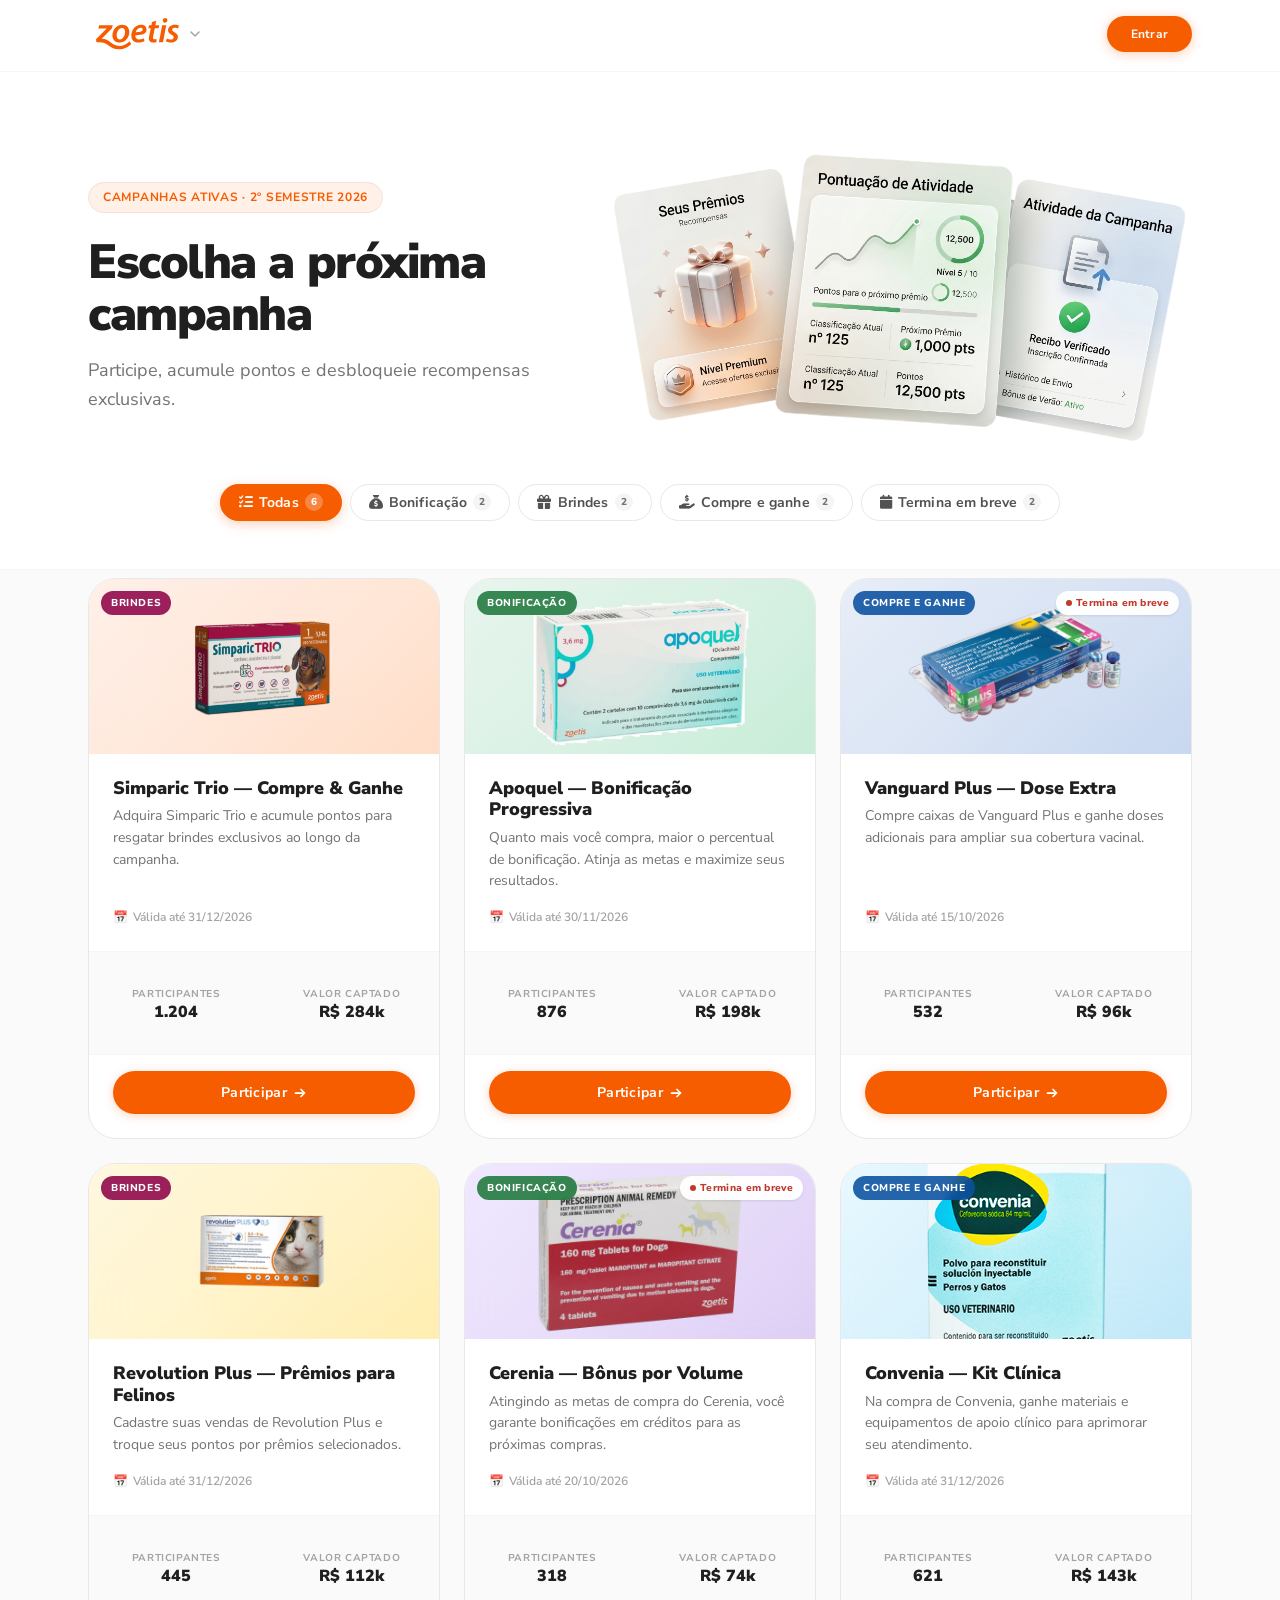
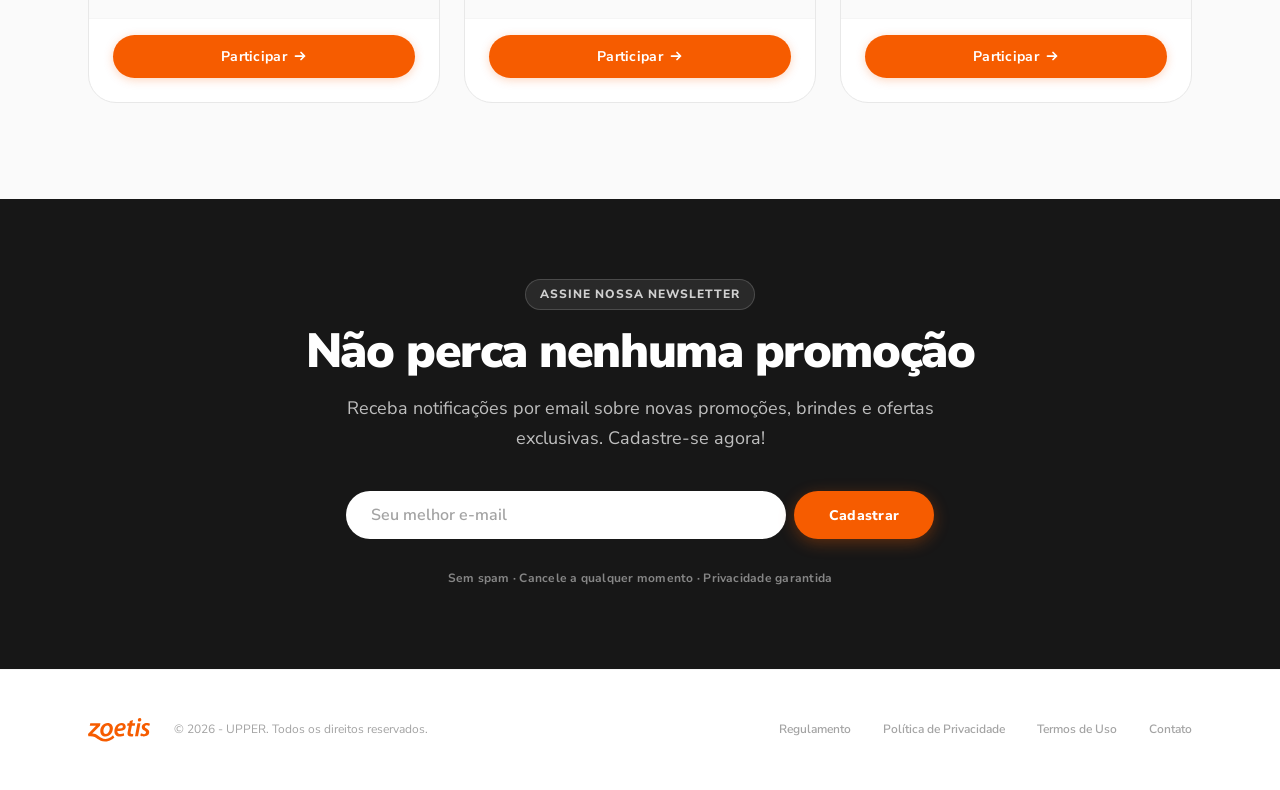
==== commit b3eb58e5: "backup local antes de sincronizar github" ====
--- a/index.html
+++ b/index.html
@@ -1,535 +1,485 @@
 <!DOCTYPE html>
 <html lang="pt-BR" data-theme="zoetis">
+
 <head>
   <meta charset="UTF-8" />
   <meta name="viewport" content="width=device-width, initial-scale=1.0" />
-  <meta name="description" content="Campanha Compre e Ganhe Zoetis — Adquira produtos participantes e concorra a brindes exclusivos." />
-  <title>Compre &amp; Ganhe — Zoetis</title>
-
-  <!-- Preconnect Google Fonts -->
+  <meta name="description"
+    content="Promoções e campanhas ativas — selecione uma campanha e participe para concorrer a prêmios exclusivos." />
+  <title>Promoções — Campanha Compre &amp; Ganhe</title>
+
   <link rel="preconnect" href="https://fonts.googleapis.com" />
   <link rel="preconnect" href="https://fonts.gstatic.com" crossorigin />
 
-  <!-- Themes first, then styles -->
+  <!-- Shared design system (tokens, buttons, header, reveals) -->
   <link rel="stylesheet" href="css/themes.css" />
   <link rel="stylesheet" href="css/styles.css" />
+  <!-- Page-specific styles -->
+  <link rel="stylesheet" href="css/promotions.css" />
+  <link rel="stylesheet" href="https://cdnjs.cloudflare.com/ajax/libs/font-awesome/6.5.2/css/all.min.css" />
 </head>
 
-<body>
+<body class="promo-page">
 
   <!-- ==========================================
-       HEADER
+       HEADER — lean: logo + login only
   =========================================== -->
-  <header class="header" role="banner">
+  <header class="promo-header header" role="banner">
+    
     <div class="container">
-      <div class="header__inner">
-
-        <!-- Brand / Logo + Switcher -->
+      <div class="promo-header__inner">
+
+        <!-- Logo + brand switcher (reuses theme-switcher.js) -->
         <div class="header__brand">
           <button class="header__logo-btn" aria-haspopup="true" aria-expanded="false" aria-label="Selecionar marca">
-            <img src="" data-logo="light" alt="Zoetis" height="32" />
+            <img src="" data-logo="light" alt="Logo" height="30" />
             <svg class="header__logo-chevron" viewBox="0 0 16 16" fill="none" aria-hidden="true">
-              <path d="M4 6l4 4 4-4" stroke="currentColor" stroke-width="1.5" stroke-linecap="round" stroke-linejoin="round"/>
+              <path d="M4 6l4 4 4-4" stroke="currentColor" stroke-width="1.5" stroke-linecap="round"
+                stroke-linejoin="round" />
             </svg>
           </button>
 
           <div class="brand-dropdown" role="menu" aria-label="Selecionar marca">
             <div class="brand-dropdown__label">Marcas</div>
-            <!-- Items populated by theme-switcher.js -->
+            <!-- Populated by theme-switcher.js -->
           </div>
         </div>
 
-        <!-- Desktop Nav -->
-        <nav class="header__nav" aria-label="Menu principal">
-          <a href="#promocao" class="header__nav-link active">Promoção</a>
-          <a href="#como-funciona" class="header__nav-link">Como funciona</a>
-          <a href="#brindes" class="header__nav-link">Brindes</a>
-          <a href="#ranking" class="header__nav-link">Ranking</a>
-        </nav>
-
-        <!-- Actions -->
-        <div class="header__actions">
-          <a href="#promocao" class="btn btn--primary btn--sm">Participar agora</a>
-          <div class="header__avatar" aria-label="Perfil do usuário" title="Dr. Paulo Mendes">PM</div>
-        </div>
-
-        <!-- Mobile Toggle -->
-        <button class="header__menu-toggle" aria-label="Abrir menu" aria-expanded="false">
-          <span></span><span></span><span></span>
+        <!-- Login CTA -->
+        <button class="btn btn--primary btn--sm" data-open-login aria-label="Entrar na plataforma">
+          Entrar
         </button>
 
       </div>
     </div>
   </header>
 
-  <!-- Mobile nav drawer -->
-  <nav class="mobile-nav" aria-label="Menu mobile">
-    <a href="#promocao">Promoção</a>
-    <a href="#como-funciona">Como funciona</a>
-    <a href="#brindes">Brindes</a>
-    <a href="#ranking">Ranking</a>
-    <a href="#promocao" class="btn btn--primary" style="margin-top:8px; display:flex; justify-content:center;">Participar agora</a>
-  </nav>
-
-  <main>
-
-    <!-- ==========================================
-         HERO
-    =========================================== -->
-    <section class="hero" id="promocao" aria-labelledby="hero-title">
-      <div class="container">
-        <div class="hero__inner">
-
-          <!-- Left: copy -->
-          <div class="hero__content">
-            <div class="hero__eyebrow">
-              <span class="hero__eyebrow-dot" aria-hidden="true"></span>
-              Campanha ativa &bull; 2º semestre 2026
-            </div>
-
-            <h1 class="hero__title" id="hero-title">
-              <span class="blur-fade blur-fade--d0">Compre mais,</span>
-              <span class="blur-fade blur-fade--d1"><em>ganhe muito</em></span>
-              <span class="blur-fade blur-fade--d2">mais.</span>
-            </h1>
-
-            <p class="hero__subtitle">
-              Adquira produtos participantes, cadastre seus cupons
-              e concorra a brindes exclusivos que fazem diferença na sua
-              rotina profissional.
-            </p>
-
-            <div class="hero__ctas">
-              <a href="#como-funciona" class="btn btn--primary btn--lg">
-                Participar da campanha
-                <svg width="16" height="16" viewBox="0 0 16 16" fill="none" aria-hidden="true">
-                  <path d="M3 8h10M9 4l4 4-4 4" stroke="currentColor" stroke-width="2" stroke-linecap="round" stroke-linejoin="round"/>
-                </svg>
-              </a>
-              <a href="#regulamento" class="btn btn--outline btn--lg">Ver regulamento</a>
-            </div>
-
-            <div class="hero__meta">
-              <div class="hero__meta-item">
-                <span class="hero__meta-value">+1.200</span>
-                <span class="hero__meta-label">Participantes</span>
-              </div>
-              <div class="hero__meta-divider" aria-hidden="true"></div>
-              <div class="hero__meta-item">
-                <span class="hero__meta-value">48</span>
-                <span class="hero__meta-label">Brindes entregues</span>
-              </div>
-              <div class="hero__meta-divider" aria-hidden="true"></div>
-              <div class="hero__meta-item">
-                <div class="hero__avatars" aria-label="Últimos participantes">
-                  <div class="hero__avatar-item" aria-hidden="true">JM</div>
-                  <div class="hero__avatar-item" aria-hidden="true">CR</div>
-                  <div class="hero__avatar-item" aria-hidden="true">LS</div>
-                  <div class="hero__avatar-more" aria-hidden="true">+9</div>
-                </div>
-                <span class="hero__meta-label" style="margin-top:6px;">Esta semana</span>
-              </div>
-            </div>
-          </div>
-
-          <!-- Right: visual composition -->
-          <div class="hero__visual" aria-hidden="true">
-            <div class="hero__image-wrap">
-              <div class="hero__image-placeholder">
-                <!-- SVG illustration: vet professional -->
-               <!-- IMAGEM AQUI  -->
-                <img src="assets/images/woman-hero-section.png" alt="Hero Image" class="hero__image">
-                <!-- <svg class="hero__vet-illustration" viewBox="0 0 480 420" fill="none" xmlns="http://www.w3.org/2000/svg"> -->
-                               <!-- IMAGEM AQUI  -->
-
-                  <!-- Body/coat -->
-                  <rect x="140" y="200" width="200" height="220" rx="24" fill="#F4F4F4"/>
-                  <!-- Collar -->
-                  <rect x="210" y="200" width="60" height="30" rx="8" fill="#E0E0E0"/>
-                  <!-- Face -->
-                  <circle cx="240" cy="160" r="70" fill="#FDDCB4"/>
-                  <!-- Hair -->
-                  <path d="M170 130 Q185 80 240 75 Q295 80 310 130 Q300 100 240 95 Q180 100 170 130Z" fill="#4A3728"/>
-                  <!-- Eyes -->
-                  <circle cx="218" cy="155" r="7" fill="#333"/>
-                  <circle cx="262" cy="155" r="7" fill="#333"/>
-                  <circle cx="221" cy="153" r="2.5" fill="#fff"/>
-                  <circle cx="265" cy="153" r="2.5" fill="#fff"/>
-                  <!-- Smile -->
-                  <path d="M225 175 Q240 188 255 175" stroke="#C4845A" stroke-width="2.5" stroke-linecap="round" fill="none"/>
-                  <!-- Stethoscope -->
-                  <path d="M190 240 Q175 280 180 310 Q185 335 210 340" stroke="#888" stroke-width="4" stroke-linecap="round" fill="none"/>
-                  <circle cx="210" cy="340" r="12" fill="none" stroke="#888" stroke-width="4"/>
-                  <!-- Coat pocket -->
-                  <rect x="260" y="280" width="50" height="36" rx="8" fill="#E8E8E8"/>
-                  <!-- Pen in pocket -->
-                  <rect x="272" y="270" width="5" height="28" rx="2.5" fill="var(--color-primary)"/>
-                  <!-- Name badge -->
-                  <rect x="155" y="250" width="70" height="36" rx="8" fill="#fff" stroke="#E0E0E0" stroke-width="1.5"/>
-                  <rect x="163" y="258" width="40" height="4" rx="2" fill="#DDD"/>
-                  <rect x="163" y="267" width="28" height="4" rx="2" fill="#EEE"/>
-                  <!-- Dog silhouette in arms -->
-                  <ellipse cx="310" cy="290" rx="52" ry="38" fill="#D4A96A"/>
-                  <circle cx="350" cy="268" r="24" fill="#D4A96A"/>
-                  <ellipse cx="362" cy="258" rx="10" ry="7" fill="#C49052" transform="rotate(-20 362 258)"/>
-                  <ellipse cx="340" cy="258" rx="10" ry="7" fill="#C49052" transform="rotate(20 340 258)"/>
-                  <circle cx="355" cy="272" r="4" fill="#8B5E3C"/>
-                  <path d="M343 282 Q355 290 367 282" stroke="#8B5E3C" stroke-width="2" stroke-linecap="round" fill="none"/>
-                </svg>
-              </div>
-            </div>
-
-            <!-- Floating card: gift highlight -->
-            <div class="hero__card hero__card--gift" aria-hidden="true">
-              <div class="hero__card-inner">
-                <div>
-                  <div class="hero__card-label">Brinde destaque</div>
-                  <div class="hero__card-value">iPhone 17</div>
-                  <div class="hero__card-sub">sorteio em dezembro</div>
-                </div>
-                <div style="font-size:28px;">🎁</div>
-              </div>
-            </div>
-
-            <!-- Floating card: ranking -->
-            <div class="hero__card hero__card--rank" aria-hidden="true">
-              <div class="hero__card-label">Sua posição</div>
-              <div class="hero__card-value">#12</div>
-              <div class="hero__card-sub">de 1.200 participantes</div>
-            </div>
-
-            <!-- Floating seal -->
-            <!-- <div class="hero__card hero__card--seal" aria-hidden="true">
-              <div class="hero__card-seal-label">Campanha</div>
-              <div style="font-size:22px; margin: 4px 0;">⭐</div>
-              <div class="hero__card-gift-text">2026</div>
-            </div> -->
-          </div>
-
+
+  <!-- ==========================================
+       HERO — title + filters
+  =========================================== -->
+  <section class="promo-hero" aria-labelledby="promo-page-title">
+    <div class="container">
+      <div class="promo-hero__top">
+        <div class="promo-hero__content">
+          <div class="promo-hero__eyebrow reveal">
+            Campanhas ativas · 2º semestre 2026
+          </div>
+
+          <h1 class="promo-hero__title reveal reveal-delay-1" id="promo-page-title">
+            Escolha a próxima campanha
+          </h1>
+
+          <p class="promo-hero__sub reveal reveal-delay-2">
+Participe, acumule pontos e desbloqueie recompensas exclusivas.          </p>
+        </div>
+
+        <div class="promo-hero__visual reveal reveal-delay-2" aria-hidden="true">
+          <img src="assets/images/cards-hero-section.png" alt="" class="promo-hero__image">
         </div>
       </div>
-    </section>
-
-    <!-- ==========================================
-         BENEFITS
-    =========================================== -->
-    <section class="section" id="beneficios" aria-labelledby="benefits-title">
-      <div class="container">
-
-        <header class="section__header reveal">
-          <div class="section__eyebrow">
-            <span class="section__eyebrow-line" aria-hidden="true"></span>
-            Por que participar
-          </div>
-          <h2 class="section__title" id="benefits-title">Vantagens que<br />valem cada compra.</h2>
-        </header>
-
-        <div class="benefits__grid">
-
-          <!-- Featured card -->
-          <div class="benefit-card benefit-card--featured reveal reveal-delay-1" aria-label="Brindes exclusivos">
-            <div class="benefit-card__icon" aria-hidden="true">🏆</div>
-            <div class="benefit-card__tag">Destaque</div>
-            <h3 class="benefit-card__title">Brindes exclusivos para quem mais compra</h3>
-            <p class="benefit-card__desc">Produtos selecionados para profissionais exigentes. Cada ponto acumulado aproxima você de recompensas reais.</p>
-            <span class="benefit-card__number" aria-hidden="true">01</span>
-          </div>
-
-          <!-- Medium card -->
-          <div class="benefit-card benefit-card--md reveal reveal-delay-2">
-            <div class="benefit-card__icon" aria-hidden="true">⚡</div>
-            <h3 class="benefit-card__title">Participação simples e rápida</h3>
-            <p class="benefit-card__desc">Cadastre o cupom em menos de 2 minutos. Sem burocracia, sem complicação.</p>
-            <span class="benefit-card__number" aria-hidden="true">02</span>
-          </div>
-
-          <!-- Small card -->
-          <div class="benefit-card benefit-card--sm reveal reveal-delay-3">
-            <div class="benefit-card__icon" aria-hidden="true">🔄</div>
-            <h3 class="benefit-card__title">Sorteios recorrentes</h3>
-            <p class="benefit-card__desc">Novas oportunidades a cada mês ao longo de toda a campanha.</p>
-            <span class="benefit-card__number" aria-hidden="true">03</span>
-          </div>
-
-          <!-- Wide card with 2 columns inside -->
-          <div class="benefit-card benefit-card--wide reveal reveal-delay-1">
-            <div>
-              <div class="benefit-card__icon" aria-hidden="true">📊</div>
-              <h3 class="benefit-card__title">Acompanhe seu progresso</h3>
-              <p class="benefit-card__desc">Painel em tempo real com sua pontuação, posição no ranking e histórico de cupons.</p>
-            </div>
-            <div style="display:flex; flex-direction:column; gap:12px;">
-              <div style="background:var(--color-surface); border-radius:var(--radius-sm); padding:14px 16px;">
-                <div style="font-size:11px; font-weight:700; text-transform:uppercase; letter-spacing:0.06em; color:var(--neutral-400); margin-bottom:4px;">Seus pontos</div>
-                <div style="font-size:28px; font-weight:900; color:var(--color-primary); line-height:1;">3.480</div>
-              </div>
-              <div style="background:var(--color-surface); border-radius:var(--radius-sm); padding:14px 16px;">
-                <div style="font-size:11px; font-weight:700; text-transform:uppercase; letter-spacing:0.06em; color:var(--neutral-400); margin-bottom:4px;">Ranking</div>
-                <div style="font-size:28px; font-weight:900; color:var(--color-text); line-height:1;">#12</div>
-              </div>
-            </div>
-          </div>
-
-          <!-- Accent card -->
-          <div class="benefit-card benefit-card--accent reveal reveal-delay-2">
-            <div class="benefit-card__icon" aria-hidden="true">🛡️</div>
-            <h3 class="benefit-card__title">Transparência total</h3>
-            <p class="benefit-card__desc">Regulamento claro, ganhadores publicados e resultados verificáveis a qualquer momento.</p>
-            <span class="benefit-card__number" aria-hidden="true">04</span>
-          </div>
-
+
+      <!-- Filter pills -->
+      <div class="promo-hero__filters">
+        <nav class="promo-filter reveal reveal-delay-3" aria-label="Filtrar campanhas">
+          <button class="promo-filter__pill active" data-filter="all">
+            <i class="fa-solid fa-list-check"></i>
+            Todas
+            <span class="promo-filter__count">6</span>
+          </button>
+          <button class="promo-filter__pill" data-filter="bonificacao">
+            <i class="fa-solid fa-sack-dollar"></i>
+            Bonificação
+            <span class="promo-filter__count">2</span>
+          </button>
+          <button class="promo-filter__pill" data-filter="brindes">
+            <i class="fa-solid fa-gift"></i>
+            Brindes
+            <span class="promo-filter__count">2</span>
+          </button>
+          <button class="promo-filter__pill" data-filter="compre-ganhe">
+            <i class="fa-solid fa-hand-holding-dollar"></i>
+            Compre e ganhe
+            <span class="promo-filter__count">2</span>
+          </button>
+          <button class="promo-filter__pill" data-filter="ending">
+            <i class="fa-solid fa-calendar"></i>
+            Termina em breve
+            <span class="promo-filter__count">2</span>
+          </button>
+        </nav>
+      </div>
+    </div>
+  </section>
+
+
+  <!-- ==========================================
+       CAMPAIGNS GRID
+  =========================================== -->
+  <section class="promo-grid-section" aria-labelledby="campaigns-label">
+    <div class="container">
+
+      <div class="promo-grid" role="list">
+
+        <!-- CARD 1 — Simparic Trio · Brindes -->
+        <article class="promo-card promo-card--c1 reveal reveal-delay-1" data-category="brindes" role="listitem"
+          aria-label="Campanha Simparic Trio — Brindes">
+          <div class="promo-card__banner">
+            <div class="promo-card__banner-inner">
+              <img src="assets/images/simparic-trio.png" alt="Simparic Trio">
+              <!-- <span class="promo-card__banner-icon" aria-hidden="true">💊</span> -->
+            </div>
+            <span class="promo-card__badge promo-card__badge--brindes">Brindes</span>
+          </div>
+
+          <div class="promo-card__body">
+            <h3 class="promo-card__title">Simparic Trio — Compre &amp; Ganhe</h3>
+            <p class="promo-card__desc">Adquira Simparic Trio e acumule pontos para resgatar brindes exclusivos ao longo
+              da campanha.</p>
+            <div class="promo-card__validity">
+              <span class="promo-card__validity-icon" aria-hidden="true">📅</span>
+              Válida até 31/12/2026
+            </div>
+          </div>
+
+          <div class="promo-card__kpis" aria-label="Indicadores da campanha">
+            <div class="promo-card__kpi">
+              <span class="promo-card__kpi-label">Participantes</span>
+              <span class="promo-card__kpi-value">1.204</span>
+            </div>
+            <div class="promo-card__kpi">
+              <span class="promo-card__kpi-label">Valor captado</span>
+              <span class="promo-card__kpi-value">R$ 284k</span>
+            </div>
+          </div>
+
+          <div class="promo-card__footer">
+            <button class="promo-card__cta" data-open-login aria-label="Participar da campanha Simparic Trio">
+              Participar
+              <svg width="14" height="14" viewBox="0 0 14 14" fill="none" aria-hidden="true">
+                <path d="M2.5 7h9M8 3.5l3.5 3.5L8 10.5" stroke="currentColor" stroke-width="1.75" stroke-linecap="round"
+                  stroke-linejoin="round" />
+              </svg>
+            </button>
+          </div>
+        </article>
+
+
+        <!-- CARD 2 — Apoquel · Bonificação -->
+        <article class="promo-card promo-card--c2 reveal reveal-delay-2" data-category="bonificacao" role="listitem"
+          aria-label="Campanha Apoquel — Bonificação">
+          <div class="promo-card__banner">
+            <div class="promo-card__banner-inner">
+              <img src="assets/images/apoquel.png" alt="Apoquel" class="src">
+            </div>
+            <span class="promo-card__badge promo-card__badge--bonificacao">Bonificação</span>
+          </div>
+
+          <div class="promo-card__body">
+            <h3 class="promo-card__title">Apoquel — Bonificação Progressiva</h3>
+            <p class="promo-card__desc">Quanto mais você compra, maior o percentual de bonificação. Atinja as metas e
+              maximize seus resultados.</p>
+            <div class="promo-card__validity">
+              <span class="promo-card__validity-icon" aria-hidden="true">📅</span>
+              Válida até 30/11/2026
+            </div>
+          </div>
+
+          <div class="promo-card__kpis">
+            <div class="promo-card__kpi">
+              <span class="promo-card__kpi-label">Participantes</span>
+              <span class="promo-card__kpi-value">876</span>
+            </div>
+            <div class="promo-card__kpi">
+              <span class="promo-card__kpi-label">Valor captado</span>
+              <span class="promo-card__kpi-value">R$ 198k</span>
+            </div>
+          </div>
+
+          <div class="promo-card__footer">
+            <button class="promo-card__cta" data-open-login aria-label="Participar da campanha Apoquel">
+              Participar
+              <svg width="14" height="14" viewBox="0 0 14 14" fill="none" aria-hidden="true">
+                <path d="M2.5 7h9M8 3.5l3.5 3.5L8 10.5" stroke="currentColor" stroke-width="1.75" stroke-linecap="round"
+                  stroke-linejoin="round" />
+              </svg>
+            </button>
+          </div>
+        </article>
+
+
+        <!-- CARD 3 — Vanguard Plus · Compre e ganhe · Ending soon -->
+        <article class="promo-card promo-card--c3 reveal reveal-delay-3" data-category="compre-ganhe ending"
+          role="listitem" aria-label="Campanha Vanguard Plus — Compre e ganhe">
+          <div class="promo-card__banner">
+            <div class="promo-card__banner-inner">
+              <img src="assets/images/vanguard.jpg" alt="Vanguard" class="src">
+            </div>
+            <span class="promo-card__badge promo-card__badge--compre-ganhe">Compre e ganhe</span>
+            <span class="promo-card__ribbon" aria-label="Campanha encerrando em breve">
+              <span class="promo-card__ribbon-dot" aria-hidden="true"></span>
+              Termina em breve
+            </span>
+          </div>
+
+          <div class="promo-card__body">
+            <h3 class="promo-card__title">Vanguard Plus — Dose Extra</h3>
+            <p class="promo-card__desc">Compre caixas de Vanguard Plus e ganhe doses adicionais para ampliar sua
+              cobertura vacinal.</p>
+            <div class="promo-card__validity">
+              <span class="promo-card__validity-icon" aria-hidden="true">📅</span>
+              Válida até 15/10/2026
+            </div>
+          </div>
+
+          <div class="promo-card__kpis">
+            <div class="promo-card__kpi">
+              <span class="promo-card__kpi-label">Participantes</span>
+              <span class="promo-card__kpi-value">532</span>
+            </div>
+            <div class="promo-card__kpi">
+              <span class="promo-card__kpi-label">Valor captado</span>
+              <span class="promo-card__kpi-value">R$ 96k</span>
+            </div>
+          </div>
+
+          <div class="promo-card__footer">
+            <button class="promo-card__cta" data-open-login aria-label="Participar da campanha Vanguard Plus">
+              Participar
+              <svg width="14" height="14" viewBox="0 0 14 14" fill="none" aria-hidden="true">
+                <path d="M2.5 7h9M8 3.5l3.5 3.5L8 10.5" stroke="currentColor" stroke-width="1.75" stroke-linecap="round"
+                  stroke-linejoin="round" />
+              </svg>
+            </button>
+          </div>
+        </article>
+
+
+        <!-- CARD 4 — Revolution Plus · Brindes -->
+        <article class="promo-card promo-card--c4 reveal reveal-delay-1" data-category="brindes" role="listitem"
+          aria-label="Campanha Revolution Plus — Brindes">
+          <div class="promo-card__banner">
+            <div class="promo-card__banner-inner">
+              <img src="assets/images/revolution-plus.webp" alt="Revolution Plus" class="src">
+            </div>
+            <span class="promo-card__badge promo-card__badge--brindes">Brindes</span>
+          </div>
+
+          <div class="promo-card__body">
+            <h3 class="promo-card__title">Revolution Plus — Prêmios para Felinos</h3>
+            <p class="promo-card__desc">Cadastre suas vendas de Revolution Plus e troque seus pontos por prêmios
+              selecionados.</p>
+            <div class="promo-card__validity">
+              <span class="promo-card__validity-icon" aria-hidden="true">📅</span>
+              Válida até 31/12/2026
+            </div>
+          </div>
+
+          <div class="promo-card__kpis">
+            <div class="promo-card__kpi">
+              <span class="promo-card__kpi-label">Participantes</span>
+              <span class="promo-card__kpi-value">445</span>
+            </div>
+            <div class="promo-card__kpi">
+              <span class="promo-card__kpi-label">Valor captado</span>
+              <span class="promo-card__kpi-value">R$ 112k</span>
+            </div>
+          </div>
+
+          <div class="promo-card__footer">
+            <button class="promo-card__cta" data-open-login aria-label="Participar da campanha Revolution Plus">
+              Participar
+              <svg width="14" height="14" viewBox="0 0 14 14" fill="none" aria-hidden="true">
+                <path d="M2.5 7h9M8 3.5l3.5 3.5L8 10.5" stroke="currentColor" stroke-width="1.75" stroke-linecap="round"
+                  stroke-linejoin="round" />
+              </svg>
+            </button>
+          </div>
+        </article>
+
+
+        <!-- CARD 5 — Cerenia · Bonificação · Ending soon -->
+        <article class="promo-card promo-card--c5 reveal reveal-delay-2" data-category="bonificacao ending"
+          role="listitem" aria-label="Campanha Cerenia — Bonificação">
+          <div class="promo-card__banner">
+            <div class="promo-card__banner-inner">
+              <img src="assets/images/cerenia.webp" alt="Cerenia" class="src">
+            </div>
+            <span class="promo-card__badge promo-card__badge--bonificacao">Bonificação</span>
+            <span class="promo-card__ribbon" aria-label="Campanha encerrando em breve">
+              <span class="promo-card__ribbon-dot" aria-hidden="true"></span>
+              Termina em breve
+            </span>
+          </div>
+
+          <div class="promo-card__body">
+            <h3 class="promo-card__title">Cerenia — Bônus por Volume</h3>
+            <p class="promo-card__desc">Atingindo as metas de compra do Cerenia, você garante bonificações em créditos
+              para as próximas compras.</p>
+            <div class="promo-card__validity">
+              <span class="promo-card__validity-icon" aria-hidden="true">📅</span>
+              Válida até 20/10/2026
+            </div>
+          </div>
+
+          <div class="promo-card__kpis">
+            <div class="promo-card__kpi">
+              <span class="promo-card__kpi-label">Participantes</span>
+              <span class="promo-card__kpi-value">318</span>
+            </div>
+            <div class="promo-card__kpi">
+              <span class="promo-card__kpi-label">Valor captado</span>
+              <span class="promo-card__kpi-value">R$ 74k</span>
+            </div>
+          </div>
+
+          <div class="promo-card__footer">
+            <button class="promo-card__cta" data-open-login aria-label="Participar da campanha Cerenia">
+              Participar
+              <svg width="14" height="14" viewBox="0 0 14 14" fill="none" aria-hidden="true">
+                <path d="M2.5 7h9M8 3.5l3.5 3.5L8 10.5" stroke="currentColor" stroke-width="1.75" stroke-linecap="round"
+                  stroke-linejoin="round" />
+              </svg>
+            </button>
+          </div>
+        </article>
+
+
+        <!-- CARD 6 — Convenia · Compre e ganhe -->
+        <article class="promo-card promo-card--c6 reveal reveal-delay-3" data-category="compre-ganhe" role="listitem"
+          aria-label="Campanha Convenia — Compre e ganhe">
+          <div class="promo-card__banner">
+            <div class="promo-card__banner-inner">
+              <img src="assets/images/convenia.png" alt="Convenia" class="src">
+            </div>
+            <span class="promo-card__badge promo-card__badge--compre-ganhe">Compre e ganhe</span>
+          </div>
+
+          <div class="promo-card__body">
+            <h3 class="promo-card__title">Convenia — Kit Clínica</h3>
+            <p class="promo-card__desc">Na compra de Convenia, ganhe materiais e equipamentos de apoio clínico para
+              aprimorar seu atendimento.</p>
+            <div class="promo-card__validity">
+              <span class="promo-card__validity-icon" aria-hidden="true">📅</span>
+              Válida até 31/12/2026
+            </div>
+          </div>
+
+          <div class="promo-card__kpis">
+            <div class="promo-card__kpi">
+              <span class="promo-card__kpi-label">Participantes</span>
+              <span class="promo-card__kpi-value">621</span>
+            </div>
+            <div class="promo-card__kpi">
+              <span class="promo-card__kpi-label">Valor captado</span>
+              <span class="promo-card__kpi-value">R$ 143k</span>
+            </div>
+          </div>
+
+          <div class="promo-card__footer">
+            <button class="promo-card__cta" data-open-login aria-label="Participar da campanha Convenia">
+              Participar
+              <svg width="14" height="14" viewBox="0 0 14 14" fill="none" aria-hidden="true">
+                <path d="M2.5 7h9M8 3.5l3.5 3.5L8 10.5" stroke="currentColor" stroke-width="1.75" stroke-linecap="round"
+                  stroke-linejoin="round" />
+              </svg>
+            </button>
+          </div>
+        </article>
+
+      </div><!-- /.promo-grid -->
+    </div>
+  </section>
+
+
+  <!-- ==========================================
+       NEWSLETTER
+  =========================================== -->
+  <section class="newsletter-section" aria-labelledby="newsletter-title">
+    <div class="container">
+      <div class="newsletter-section__inner">
+        <div class="newsletter-section__content">
+          <span class="newsletter-section__eyebrow">Assine nossa Newsletter</span>
+          <h2 class="newsletter-section__title" id="newsletter-title">Não perca nenhuma promoção</h2>
+          <p class="newsletter-section__text">
+            Receba notificações por email sobre novas promoções, brindes e ofertas exclusivas. Cadastre-se agora!
+          </p>
         </div>
+
+        <form class="newsletter-section__form" action="#" method="post">
+          <label class="visually-hidden" for="newsletter-email">Seu melhor e-mail</label>
+          <input
+            class="newsletter-section__input"
+            type="email"
+            id="newsletter-email"
+            name="email"
+            placeholder="Seu melhor e-mail"
+            autocomplete="email"
+            required
+          />
+          <button class="newsletter-section__submit" type="submit">Cadastrar</button>
+        </form>
+
+        <p class="newsletter-section__note">Sem spam · Cancele a qualquer momento · Privacidade garantida</p>
       </div>
-    </section>
-
-    <!-- ==========================================
-         HOW IT WORKS
-    =========================================== -->
-    <section class="section how-it-works" id="como-funciona" aria-labelledby="steps-title">
-      <div class="container">
-
-        <header class="section__header section__header--center reveal">
-          <div class="section__eyebrow">
-            <span class="section__eyebrow-line" aria-hidden="true"></span>
-            Passo a passo
-            <span class="section__eyebrow-line" aria-hidden="true"></span>
-          </div>
-          <h2 class="section__title" id="steps-title">Simples assim.</h2>
-          <p class="section__desc">Da compra ao brinde, tudo acontece de forma direta e transparente.</p>
-        </header>
-
-        <div class="steps-timeline" role="list">
-
-          <div class="step reveal reveal-delay-1" role="listitem">
-            <div class="step__badge" aria-hidden="true">1</div>
-            <div class="step__body">
-              <div class="step__icon" aria-hidden="true">🛒</div>
-              <div class="step__title">Compre os produtos participantes</div>
-              <p class="step__desc">Adquira qualquer produto Zoetis da lista de participantes junto ao seu distribuidor habitual.</p>
-            </div>
-          </div>
-
-          <div class="step reveal reveal-delay-2" role="listitem">
-            <div class="step__badge" aria-hidden="true">2</div>
-            <div class="step__body">
-              <div class="step__icon" aria-hidden="true">🎟️</div>
-              <div class="step__title">Cadastre o cupom fiscal</div>
-              <p class="step__desc">Acesse a plataforma, informe os dados da nota fiscal e confirme a compra com poucos cliques.</p>
-            </div>
-          </div>
-
-          <div class="step reveal reveal-delay-3" role="listitem">
-            <div class="step__badge" aria-hidden="true">3</div>
-            <div class="step__body">
-              <div class="step__icon" aria-hidden="true">⭐</div>
-              <div class="step__title">Acumule pontos automaticamente</div>
-              <p class="step__desc">Cada produto gera pontuação proporcional ao valor. Quanto mais você compra, mais pontos acumula.</p>
-            </div>
-          </div>
-
-          <div class="step reveal reveal-delay-4" role="listitem">
-            <div class="step__badge" aria-hidden="true">4</div>
-            <div class="step__body">
-              <div class="step__icon" aria-hidden="true">📈</div>
-              <div class="step__title">Acompanhe o ranking</div>
-              <p class="step__desc">Monitore sua posição em tempo real e veja quem está à sua frente para superar na próxima compra.</p>
-            </div>
-          </div>
-
-          <div class="step reveal reveal-delay-5" role="listitem">
-            <div class="step__badge" aria-hidden="true">5</div>
-            <div class="step__body">
-              <div class="step__icon" aria-hidden="true">🎁</div>
-              <div class="step__title">Resgate seus brindes</div>
-              <p class="step__desc">Ao final de cada ciclo, os melhores colocados são premiados. Simples, justo e transparente.</p>
-            </div>
-          </div>
-
+    </div>
+  </section>
+
+
+  <!-- ==========================================
+       LOGIN MODAL
+  =========================================== -->
+  <div id="login-modal" class="login-modal" role="dialog" aria-modal="true" aria-labelledby="modal-heading">
+
+    <!-- Backdrop -->
+    <div class="login-modal__overlay" aria-hidden="true"></div>
+
+    <!-- Card -->
+    <div class="login-modal__card">
+      <div class="login-modal__strip" aria-hidden="true"></div>
+
+      <button class="login-modal__close" aria-label="Fechar modal">&#x2715;</button>
+
+      <div class="login-modal__inner">
+        <h2 class="login-modal__heading" id="modal-heading">Entrar na campanha</h2>
+        <p class="login-modal__sub">Acesse sua conta para ver seu progresso e participar das promoções ativas.</p>
+
+        <!-- Role tabs -->
+        <div class="login-modal__tabs" role="tablist" aria-label="Tipo de acesso">
+          <button class="login-modal__tab active" role="tab" aria-selected="true" data-role="user"
+            id="tab-user">Usuário</button>
+          <button class="login-modal__tab" role="tab" aria-selected="false" data-role="admin"
+            id="tab-admin">Administrador</button>
         </div>
+
+        <!-- Form -->
+        <form id="login-form" novalidate autocomplete="off">
+          <div class="login-modal__fields">
+            <div class="login-modal__field">
+              <label class="login-modal__label" for="login-email">E-mail</label>
+              <input class="login-modal__input" type="email" id="login-email" name="email"
+                placeholder="user@user.com.br" autocomplete="username" required />
+            </div>
+            <div class="login-modal__field">
+              <label class="login-modal__label" for="login-password">Senha</label>
+              <input class="login-modal__input" type="password" id="login-password" name="password"
+                placeholder="••••••••" autocomplete="current-password" required />
+            </div>
+          </div>
+
+          <!-- Inline error -->
+          <div id="login-error" class="login-modal__error" role="alert" aria-live="polite"></div>
+
+          <button class="login-modal__submit" type="submit">Entrar</button>
+        </form>
+
+        <p class="login-modal__hint">Usuários padrões para demonstração: <br><strong>user@user.com -
+            admin@admin.com</strong></p>
+        <p class="login-modal__hint">Senha padrão para demonstração: <strong>1234</strong></p>
       </div>
-    </section>
-
-    <!-- ==========================================
-         PRODUCTS
-    =========================================== -->
-    <section class="section products" id="produtos" aria-labelledby="products-title">
-      <div class="container">
-
-        <header class="section__header reveal" style="display:flex; align-items:flex-end; justify-content:space-between; max-width:100%; margin-bottom:var(--sp-8);">
-          <div>
-            <div class="section__eyebrow">
-              <span class="section__eyebrow-line" aria-hidden="true"></span>
-              Catálogo
-            </div>
-            <h2 class="section__title" id="products-title" style="margin-bottom:0;">Produtos participantes</h2>
-          </div>
-          <a href="#regulamento" class="btn btn--outline" style="flex-shrink:0;">Ver todos</a>
-        </header>
-
-        <div class="products__grid">
-
-          <article class="product-card reveal reveal-delay-1">
-            <div class="product-card__img">
-              <img src="assets/images/simparic.png" alt="Product Image" class="product-card__img-inner">
-              <span class="product-card__badge">Destaque</span>
-            </div>
-            <div class="product-card__body">
-              <div class="product-card__category">Antiparasitários</div>
-              <h3 class="product-card__name">Simparic</h3>
-              <p class="product-card__desc">Proteção completa contra pulgas, carrapatos e vermes em dose única mensal.</p>
-              
-            </div>
-          </article>
-
-          <article class="product-card reveal reveal-delay-2">
-            <div class="product-card__img">
-              <img src="assets/images/apoquel.png" alt="Product Image" class="product-card__img-inner">
-            </div>
-            <div class="product-card__body">
-              <div class="product-card__category">Dermatologia</div>
-              <h3 class="product-card__name">Apoquel 16mg</h3>
-              <p class="product-card__desc">Controle rápido do prurido em cães com dermatite alérgica.</p>
-              
-            </div>
-          </article>
-
-          <article class="product-card reveal reveal-delay-3">
-            <div class="product-card__img">
-              <img src="assets/images/vanguard.jpg" alt="Product Image" class="product-card__img-inner">
-            </div>
-            <div class="product-card__body">
-              <div class="product-card__category">Vacinas</div>
-              <h3 class="product-card__name">Vanguard Plus</h3>
-              <p class="product-card__desc">Vacina polivalente para cães com alta eficácia comprovada.</p>
-              
-            </div>
-          </article>
-
-          
-
-        </div>
-      </div>
-    </section>
-
-    <!-- ==========================================
-         GIFTS
-    =========================================== -->
-    <section class="section gifts" id="brindes" aria-labelledby="gifts-title">
-      <div class="container">
-
-        <header class="section__header section__header--center reveal">
-          <div class="section__eyebrow">
-            <span class="section__eyebrow-line" aria-hidden="true"></span>
-            Brindes exclusivos
-            <span class="section__eyebrow-line" aria-hidden="true"></span>
-          </div>
-          <h2 class="section__title" id="gifts-title">Recompensas que<br />você vai querer.</h2>
-          <p class="section__desc">Os melhores colocados no ranking ao final de cada período garantem prêmios selecionados para profissionais.</p>
-        </header>
-
-        <div class="gifts__grid">
-
-          <!-- Featured gift -->
-          <article class="gift-card gift-card--featured reveal reveal-delay-1">
-            <div class="gift-card__img" aria-hidden="true">
-              <img src="assets/images/iphone.webp" alt="Gift Image" class="gift-card__img-inner">
-              <span class="gift-card__img-label">1º lugar</span>
-            </div>
-            <div class="gift-card__body">
-              <div class="gift-card__rank">
-                <svg width="12" height="12" viewBox="0 0 12 12" fill="currentColor" aria-hidden="true"><polygon points="6,1 7.5,4.5 11,5 8.5,7.5 9,11 6,9.5 3,11 3.5,7.5 1,5 4.5,4.5"/></svg>
-                Grande Prêmio · Dezembro 2026
-              </div>
-              <h3 class="gift-card__name">iPhone 17 Pro Max</h3>
-              <p class="gift-card__desc">O smartphone mais avançado da Apple. Para quem chegou ao topo e merece o melhor.</p>
-              <!-- <div class="gift-card__value">
-                <span class="gift-card__value-currency">R$</span>
-                <span class="gift-card__value-amount">7.999</span>
-                <span class="gift-card__value-label">valor de mercado</span>
-              </div> -->
-            </div>
-          </article>
-
-          <!-- Gift 2 -->
-          <article class="gift-card reveal reveal-delay-2">
-            <div class="gift-card__img" aria-hidden="true">
-              <img src="assets/images/airpads.jpg" alt="Gift Image" class="gift-card__img-inner">
-              <span class="gift-card__img-label">2º lugar</span>
-            </div>
-            <div class="gift-card__body">
-              <div class="gift-card__rank">
-                <svg width="12" height="12" viewBox="0 0 12 12" fill="currentColor" aria-hidden="true"><polygon points="6,1 7.5,4.5 11,5 8.5,7.5 9,11 6,9.5 3,11 3.5,7.5 1,5 4.5,4.5"/></svg>
-                2º Lugar · Dezembro 2026
-              </div>
-              <h3 class="gift-card__name">AirPods Pro 4</h3>
-              <p class="gift-card__desc">Áudio premium com cancelamento ativo de ruído para o dia a dia.</p>
-              <!-- <div class="gift-card__value">
-                <span class="gift-card__value-currency">R$</span>
-                <span class="gift-card__value-amount">2.199</span>
-                <span class="gift-card__value-label">valor de mercado</span>
-              </div> -->
-            </div>
-          </article>
-
-          <!-- Gift 3 -->
-          <article class="gift-card reveal reveal-delay-3">
-            <div class="gift-card__img" aria-hidden="true">
-              <img src="assets/images/watch.webp" alt="Gift Image" class="gift-card__img-inner">
-              
-              <span class="gift-card__img-label">3º lugar</span>
-            </div>
-            <div class="gift-card__body">
-              <div class="gift-card__rank">
-                <svg width="12" height="12" viewBox="0 0 12 12" fill="currentColor" aria-hidden="true"><polygon points="6,1 7.5,4.5 11,5 8.5,7.5 9,11 6,9.5 3,11 3.5,7.5 1,5 4.5,4.5"/></svg>
-                3º Lugar · Dezembro 2026
-              </div>
-              <h3 class="gift-card__name">Apple Watch Ultra 3</h3>
-              <p class="gift-card__desc">Smartwatch com monitoramento de saúde e conectividade completa.</p>
-              <!-- <div class="gift-card__value">
-                <span class="gift-card__value-currency">R$</span>
-                <span class="gift-card__value-amount">2.799</span>
-                <span class="gift-card__value-label">valor de mercado</span>
-              </div> -->
-            </div>
-          </article>
-
-        </div>
-
-        <!-- Bottom note -->
-        <p style="text-align:center; margin-top:var(--sp-6); font-size:var(--text-sm); color:var(--neutral-400);" class="reveal">
-          Premiações adicionais para 4º ao 10º lugar. <a href="#regulamento" style="color:var(--color-primary); font-weight:700;">Ver regulamento completo →</a>
-        </p>
-
-      </div>
-    </section>
-
-    <!-- ==========================================
-         CTA FINAL
-    =========================================== -->
-    <section class="cta-final" id="ranking" aria-labelledby="cta-title">
-      <div class="container">
-        <div class="cta-final__inner">
-
-          <div class="cta-final__content reveal">
-            <div class="cta-final__eyebrow">Não perca tempo</div>
-            <h2 class="cta-final__title" id="cta-title">O ranking está<br />se formando agora</h2>
-            <p class="cta-final__desc">Cada compra conta. Cadastre seus cupons, suba no ranking e garanta os melhores brindes antes que a campanha encerre.</p>
-            <p class="cta-final__note">Encerramento: 31 de dezembro de 2026</p>
-          </div>
-
-          <div class="cta-final__actions reveal reveal-delay-2">
-            <a href="#como-funciona" class="btn btn--primary btn--lg">Participar da campanha
-            <svg width="16" height="16" viewBox="0 0 16 16" fill="none" aria-hidden="true">
-              <path d="M3 8h10M9 4l4 4-4 4" stroke="currentColor" stroke-width="2" stroke-linecap="round" stroke-linejoin="round"/>
-            </svg></a>
-            <a href="#regulamento" class="btn btn--ghost btn--lg">Ver regulamento</a>
-          </div>
-
-        </div>
-      </div>
-    </section>
-
-  </main>
+    </div>
+
+  </div><!-- /#login-modal -->
 
   <!-- ==========================================
        FOOTER
@@ -540,9 +490,9 @@
 
         <div class="footer__brand">
           <div class="footer__logo">
-            <img src="" data-logo="light" alt="Zoetis" height="24" />
-          </div>
-          <span class="footer__copy">&copy; 2026 Zoetis. Todos os direitos reservados.</span>
+            <img src="" data-logo="light" alt="Logo" height="24" />
+          </div>
+          <span class="footer__copy">&copy; 2026 - UPPER. Todos os direitos reservados.</span>
         </div>
 
         <nav class="footer__links" aria-label="Links do rodapé">
@@ -556,9 +506,11 @@
     </div>
   </footer>
 
-  <!-- Scripts -->
+  <!-- Scripts — order matters -->
   <script src="js/theme-switcher.js"></script>
-  <script src="js/main.js"></script>
+  <script src="js/auth.js"></script>
+  <script src="js/promotions.js"></script>
 
 </body>
+
 </html>
--- a/css/themes.css
+++ b/css/themes.css
@@ -40,3 +40,55 @@
   --logo-light:         url('../assets/logos/boehringer-light.svg');
   --logo-dark:          url('../assets/logos/boehringer-dark.svg');
 }
+
+[data-theme="geneca"] {
+  --color-primary:      #009D00;
+  --color-primary-dark: #0B660B;
+  --color-primary-rgb:  0, 157, 0;
+  --color-surface:      #F1FFF1;
+  --color-surface-alt:  #E3F8E3;
+  --color-border:       #CFE8CF;
+  --color-text:         #1F1F1F;
+  --color-text-light:   #FFFFFF;
+  --logo-light:         url('../assets/logos/geneca-light.svg');
+  --logo-dark:          url('../assets/logos/geneca-dark.svg');
+}
+
+[data-theme="elanco"] {
+  --color-primary:      #0072CE;
+  --color-primary-dark: #15598F;
+  --color-primary-rgb:  0, 114, 206;
+  --color-surface:      #F1F8FF;
+  --color-surface-alt:  #E5F2FC;
+  --color-border:       #CFE3F5;
+  --color-text:         #1F1F1F;
+  --color-text-light:   #FFFFFF;
+  --logo-light:         url('../assets/logos/elanco-light.svg');
+  --logo-dark:          url('../assets/logos/elanco-dark.svg');
+}
+
+[data-theme="upper"] {
+  --color-primary:      #DD0000;
+  --color-primary-dark: #B10909;
+  --color-primary-rgb:  221, 0, 0;
+  --color-surface:      #FFF1F1;
+  --color-surface-alt:  #FFE6E6;
+  --color-border:       #F5CCCC;
+  --color-text:         #1F1F1F;
+  --color-text-light:   #FFFFFF;
+  --logo-light:         url('../assets/logos/upper-light.svg');
+  --logo-dark:          url('../assets/logos/upper-dark.svg');
+}
+
+[data-theme="default"] {
+  --color-primary:      #181818;
+  --color-primary-dark: #34383C;
+  --color-primary-rgb:  24, 24, 24;
+  --color-surface:      #F7F7F7;
+  --color-surface-alt:  #EFEFEF;
+  --color-border:       #DADDE0;
+  --color-text:         #181818;
+  --color-text-light:   #FFFFFF;
+  --logo-light:         url('../assets/logos/default-light.svg');
+  --logo-dark:          url('../assets/logos/default-dark.svg');
+}
--- a/css/styles.css
+++ b/css/styles.css
@@ -10,39 +10,39 @@
 
 :root {
   /* Spacing scale — base 8px */
-  --sp-1:  8px;
-  --sp-2:  16px;
-  --sp-3:  24px;
-  --sp-4:  32px;
-  --sp-5:  40px;
-  --sp-6:  48px;
-  --sp-8:  64px;
+  --sp-1: 8px;
+  --sp-2: 16px;
+  --sp-3: 24px;
+  --sp-4: 32px;
+  --sp-5: 40px;
+  --sp-6: 48px;
+  --sp-8: 64px;
   --sp-10: 80px;
   --sp-12: 96px;
   --sp-16: 128px;
 
   /* Border radius */
-  --radius-xs:   6px;
-  --radius-sm:   12px;
-  --radius-md:   20px;
-  --radius-lg:   28px;
+  --radius-xs: 6px;
+  --radius-sm: 12px;
+  --radius-md: 20px;
+  --radius-lg: 28px;
   --radius-pill: 999px;
 
   /* Typography */
   --font-base: 'Nunito Sans', system-ui, -apple-system, sans-serif;
-  --text-xs:   0.75rem;
-  --text-sm:   0.875rem;
+  --text-xs: 0.75rem;
+  --text-sm: 0.875rem;
   --text-base: 1rem;
-  --text-lg:   1.125rem;
-  --text-xl:   1.25rem;
-  --text-2xl:  1.5rem;
-  --text-3xl:  1.875rem;
-  --text-4xl:  2.25rem;
-  --text-5xl:  3rem;
-  --text-6xl:  3.75rem;
+  --text-lg: 1.125rem;
+  --text-xl: 1.25rem;
+  --text-2xl: 1.5rem;
+  --text-3xl: 1.875rem;
+  --text-4xl: 2.25rem;
+  --text-5xl: 3rem;
+  --text-6xl: 3.75rem;
 
   /* Neutral palette */
-  --neutral-50:  #FAFAFA;
+  --neutral-50: #FAFAFA;
   --neutral-100: #F5F5F5;
   --neutral-200: #E8E8E8;
   --neutral-300: #D4D4D4;
@@ -54,18 +54,18 @@
   --neutral-900: #171717;
 
   /* Shadows */
-  --shadow-xs:  0 1px 3px rgba(0,0,0,0.06), 0 1px 2px rgba(0,0,0,0.04);
-  --shadow-sm:  0 2px 8px rgba(0,0,0,0.06), 0 1px 3px rgba(0,0,0,0.04);
-  --shadow-md:  0 4px 16px rgba(0,0,0,0.08), 0 2px 6px rgba(0,0,0,0.04);
-  --shadow-lg:  0 8px 32px rgba(0,0,0,0.10), 0 4px 12px rgba(0,0,0,0.05);
-  --shadow-xl:  0 16px 48px rgba(0,0,0,0.12), 0 6px 20px rgba(0,0,0,0.06);
+  --shadow-xs: 0 1px 3px rgba(0, 0, 0, 0.06), 0 1px 2px rgba(0, 0, 0, 0.04);
+  --shadow-sm: 0 2px 8px rgba(0, 0, 0, 0.06), 0 1px 3px rgba(0, 0, 0, 0.04);
+  --shadow-md: 0 4px 16px rgba(0, 0, 0, 0.08), 0 2px 6px rgba(0, 0, 0, 0.04);
+  --shadow-lg: 0 8px 32px rgba(0, 0, 0, 0.10), 0 4px 12px rgba(0, 0, 0, 0.05);
+  --shadow-xl: 0 16px 48px rgba(0, 0, 0, 0.12), 0 6px 20px rgba(0, 0, 0, 0.06);
 
   /* Transitions */
-  --ease-out:    cubic-bezier(0.16, 1, 0.3, 1);
+  --ease-out: cubic-bezier(0.16, 1, 0.3, 1);
   --ease-in-out: cubic-bezier(0.4, 0, 0.2, 1);
-  --duration-fast:   150ms;
-  --duration-base:   250ms;
-  --duration-slow:   400ms;
+  --duration-fast: 150ms;
+  --duration-base: 250ms;
+  --duration-slow: 400ms;
 
   /* Layout */
   --container-max: 1200px;
@@ -77,7 +77,9 @@
    RESET & BASE
    ============================================ */
 
-*, *::before, *::after {
+*,
+*::before,
+*::after {
   box-sizing: border-box;
   margin: 0;
   padding: 0;
@@ -98,10 +100,37 @@
   -moz-osx-font-smoothing: grayscale;
 }
 
-img, svg { display: block; max-width: 100%; }
-a { color: inherit; text-decoration: none; }
-ul, ol { list-style: none; }
-button { font-family: inherit; cursor: pointer; border: none; background: none; }
+body.user-menu-open::before {
+  content: '';
+  position: fixed;
+  inset: 0;
+  z-index: 90;
+  background: rgba(0, 0, 0, 0.30);
+  pointer-events: none;
+}
+
+img,
+svg {
+  display: block;
+  max-width: 100%;
+}
+
+a {
+  color: inherit;
+  text-decoration: none;
+}
+
+ul,
+ol {
+  list-style: none;
+}
+
+button {
+  font-family: inherit;
+  cursor: pointer;
+  border: none;
+  background: none;
+}
 
 /* ============================================
    UTILITIES
@@ -120,10 +149,12 @@
 
 .visually-hidden {
   position: absolute;
-  width: 1px; height: 1px;
-  padding: 0; margin: -1px;
+  width: 1px;
+  height: 1px;
+  padding: 0;
+  margin: -1px;
   overflow: hidden;
-  clip: rect(0,0,0,0);
+  clip: rect(0, 0, 0, 0);
   border: 0;
 }
 
@@ -141,8 +172,8 @@
   font-weight: 700;
   letter-spacing: 0.02em;
   transition: transform var(--duration-fast) var(--ease-out),
-              box-shadow var(--duration-fast) var(--ease-out),
-              background var(--duration-fast) var(--ease-out);
+    box-shadow var(--duration-fast) var(--ease-out),
+    background var(--duration-fast) var(--ease-out);
   white-space: nowrap;
   cursor: pointer;
 }
@@ -175,20 +206,21 @@
 }
 
 .btn--ghost {
-  background: rgba(255,255,255,0.15);
+  background: rgba(255, 255, 255, 0.15);
   color: #FFFFFF;
-  border: 1.5px solid rgba(255,255,255,0.3);
+  border: 1.5px solid rgba(255, 255, 255, 0.3);
   backdrop-filter: blur(4px);
 }
 
 .btn--ghost:hover {
-  background: rgba(255,255,255,0.25);
+  background: rgba(255, 255, 255, 0.25);
   transform: translateY(-1px);
 }
 
 .btn--lg {
   padding: 16px 36px;
   font-size: var(--text-base);
+  height: 42px;
 }
 
 .btn--sm {
@@ -202,10 +234,12 @@
 
 .header {
   position: fixed;
-  top: 0; left: 0; right: 0;
+  top: 0;
+  left: 0;
+  right: 0;
   z-index: 100;
   height: var(--header-h);
-  background: rgba(255,255,255,0.96);
+  background: rgba(255, 255, 255, 0.96);
   backdrop-filter: blur(12px);
   -webkit-backdrop-filter: blur(12px);
   border-bottom: 1px solid var(--neutral-100);
@@ -243,16 +277,23 @@
   cursor: pointer;
 }
 
-.header__logo-btn:hover { background: var(--neutral-100); }
+.header__logo-btn:hover {
+  background: var(--neutral-100);
+}
 
 .header__logo-btn img,
 .header__logo-btn svg {
   height: 32px;
-  width: auto;
-}
-
-img[data-logo="light"] { content: var(--logo-light); }
-img[data-logo="dark"]  { content: var(--logo-dark); }
+  max-width: 84px;
+}
+
+img[data-logo="light"] {
+  content: var(--logo-light);
+}
+
+img[data-logo="dark"] {
+  content: var(--logo-dark);
+}
 
 .header__logo-chevron {
   width: 16px;
@@ -280,7 +321,7 @@
   transform: translateY(-8px);
   pointer-events: none;
   transition: opacity var(--duration-base) var(--ease-out),
-              transform var(--duration-base) var(--ease-out);
+    transform var(--duration-base) var(--ease-out);
 }
 
 .brand-dropdown.visible {
@@ -314,12 +355,17 @@
   text-align: left;
 }
 
-.brand-dropdown__item:hover { background: var(--neutral-50); }
-
-.brand-dropdown__item.active { background: var(--color-surface); }
+.brand-dropdown__item:hover {
+  background: var(--neutral-50);
+}
+
+.brand-dropdown__item.active {
+  background: var(--color-surface);
+}
 
 .brand-dropdown__dot {
-  width: 8px; height: 8px;
+  width: 8px;
+  height: 8px;
   border-radius: 50%;
   flex-shrink: 0;
 }
@@ -336,7 +382,11 @@
 }
 
 /* Nav */
-.header__nav { display: flex; align-items: center; gap: 4px; }
+.header__nav {
+  display: flex;
+  align-items: center;
+  gap: 4px;
+}
 
 .header__nav-link {
   padding: 8px 14px;
@@ -366,7 +416,8 @@
 }
 
 .header__avatar {
-  width: 36px; height: 36px;
+  width: 36px;
+  height: 36px;
   border-radius: 50%;
   background: linear-gradient(135deg, var(--color-primary) 0%, var(--color-primary-dark) 100%);
   display: flex;
@@ -380,7 +431,190 @@
   transition: opacity var(--duration-fast);
 }
 
-.header__avatar:hover { opacity: 0.85; }
+.header__avatar:hover {
+  opacity: 0.85;
+}
+
+/* Profile menu */
+.header__profile {
+  position: relative;
+  flex-shrink: 0;
+}
+
+.profile-dropdown {
+  position: absolute;
+  top: calc(100% + 8px);
+  right: 0;
+  min-width: 160px;
+  background: #FFFFFF;
+  border: 1px solid var(--neutral-100);
+  border-radius: var(--radius-sm);
+  box-shadow: var(--shadow-lg);
+  padding: 6px;
+  opacity: 0;
+  transform: translateY(-6px);
+  pointer-events: none;
+  transition: opacity var(--duration-fast) var(--ease-out),
+    transform var(--duration-fast) var(--ease-out);
+  z-index: 200;
+}
+
+.profile-dropdown.visible {
+  opacity: 1;
+  transform: translateY(0);
+  pointer-events: all;
+}
+
+.profile-dropdown__item {
+  display: block;
+  width: 100%;
+  padding: 10px 12px;
+  border-radius: var(--radius-xs);
+  font-size: var(--text-sm);
+  font-weight: 600;
+  color: var(--neutral-700);
+  text-align: left;
+  transition: background var(--duration-fast), color var(--duration-fast);
+}
+
+.profile-dropdown__item:hover {
+  background: var(--neutral-50);
+  color: var(--color-text);
+}
+
+.profile-dropdown__item[data-logout]:hover {
+  color: #B91C1C;
+  background: #FEF2F2;
+}
+
+.header__profile.open .header__avatar {
+  box-shadow: 0 0 0 2px var(--color-surface), 0 0 0 4px var(--color-primary);
+}
+
+/* Logged user menu */
+.user-menu {
+  position: relative;
+  z-index: 220;
+  flex-shrink: 0;
+}
+
+.user-menu__trigger {
+  display: inline-flex;
+  align-items: center;
+  gap: 10px;
+  min-height: 42px;
+  max-width: 240px;
+  padding: 4px 8px 4px 4px;
+  border: 1px solid transparent;
+  border-radius: var(--radius-pill);
+  background: transparent;
+  color: var(--color-text);
+  transition:
+    background var(--duration-fast) var(--ease-out),
+    border-color var(--duration-fast) var(--ease-out),
+    box-shadow var(--duration-fast) var(--ease-out);
+}
+
+.user-menu__trigger:hover,
+.user-menu.is-open .user-menu__trigger {
+  background: #FFFFFF;
+  border-color: var(--neutral-200);
+  box-shadow: var(--shadow-xs);
+}
+
+.user-menu__avatar {
+  width: 34px;
+  height: 34px;
+  border-radius: 50%;
+  object-fit: cover;
+  flex-shrink: 0;
+  background: var(--neutral-100);
+}
+
+.user-menu__name {
+  overflow: hidden;
+  max-width: 150px;
+  color: var(--neutral-700);
+  font-size: var(--text-sm);
+  font-weight: 800;
+  line-height: 1.2;
+  text-overflow: ellipsis;
+  white-space: nowrap;
+}
+
+.user-menu__arrow {
+  color: var(--neutral-500);
+  font-size: 13px;
+  line-height: 1;
+  transition: transform var(--duration-fast) var(--ease-out);
+}
+
+.user-menu.is-open .user-menu__arrow {
+  transform: rotate(180deg);
+}
+
+.user-menu__dropdown {
+  position: absolute;
+  top: calc(100% + 12px);
+  right: 0;
+  min-width: 150px;
+  padding: 8px;
+  border: 1px solid var(--neutral-100);
+  border-radius: 14px;
+  background: #FFFFFF;
+  box-shadow: var(--shadow-lg);
+  opacity: 0;
+  pointer-events: none;
+  transform: translateY(-6px);
+  transition:
+    opacity var(--duration-fast) var(--ease-out),
+    transform var(--duration-fast) var(--ease-out);
+}
+
+.user-menu__dropdown::before {
+  content: '';
+  position: absolute;
+  top: -6px;
+  right: 22px;
+  width: 12px;
+  height: 12px;
+  background: #FFFFFF;
+  border-left: 1px solid var(--neutral-100);
+  border-top: 1px solid var(--neutral-100);
+  transform: rotate(45deg);
+}
+
+.user-menu.is-open .user-menu__dropdown {
+  opacity: 1;
+  pointer-events: auto;
+  transform: translateY(0);
+}
+
+.user-menu__item {
+  position: relative;
+  z-index: 1;
+  display: flex;
+  width: 100%;
+  align-items: center;
+  justify-content: flex-start;
+  padding: 10px 12px;
+  border-radius: var(--radius-xs);
+  color: var(--neutral-700);
+  font-size: var(--text-sm);
+  font-weight: 800;
+  gap: 12px;
+  text-align: left;
+  transition:
+    background var(--duration-fast) var(--ease-out),
+    color var(--duration-fast) var(--ease-out);
+}
+
+.user-menu__item:hover,
+.user-menu__item:focus-visible {
+  background: #FEF2F2;
+  color: #B91C1C;
+  outline: none;
+}
 
 /* Mobile menu toggle */
 .header__menu-toggle {
@@ -393,7 +627,9 @@
   transition: background var(--duration-fast);
 }
 
-.header__menu-toggle:hover { background: var(--neutral-100); }
+.header__menu-toggle:hover {
+  background: var(--neutral-100);
+}
 
 .header__menu-toggle span {
   display: block;
@@ -402,19 +638,28 @@
   background: var(--neutral-700);
   border-radius: 2px;
   transition: transform var(--duration-base) var(--ease-out),
-              opacity var(--duration-base);
-}
-
-.header__menu-toggle.open span:nth-child(1) { transform: translateY(7px) rotate(45deg); }
-.header__menu-toggle.open span:nth-child(2) { opacity: 0; }
-.header__menu-toggle.open span:nth-child(3) { transform: translateY(-7px) rotate(-45deg); }
+    opacity var(--duration-base);
+}
+
+.header__menu-toggle.open span:nth-child(1) {
+  transform: translateY(7px) rotate(45deg);
+}
+
+.header__menu-toggle.open span:nth-child(2) {
+  opacity: 0;
+}
+
+.header__menu-toggle.open span:nth-child(3) {
+  transform: translateY(-7px) rotate(-45deg);
+}
 
 /* Mobile nav drawer */
 .mobile-nav {
   display: none;
   position: fixed;
   top: var(--header-h);
-  left: 0; right: 0;
+  left: 0;
+  right: 0;
   background: #FFFFFF;
   border-bottom: 1px solid var(--neutral-200);
   padding: var(--sp-3) var(--sp-4);
@@ -424,7 +669,7 @@
   opacity: 0;
   pointer-events: none;
   transition: transform var(--duration-base) var(--ease-out),
-              opacity var(--duration-base);
+    opacity var(--duration-base);
 }
 
 .mobile-nav.open {
@@ -442,11 +687,17 @@
   border-bottom: 1px solid var(--neutral-100);
 }
 
-.mobile-nav a:last-child { border-bottom: none; }
+.mobile-nav a:last-child {
+  border-bottom: none;
+}
+
+.mobile-nav a.active {
+  color: var(--color-primary);
+}
 
 /* ============================================
-   HERO SECTION
-   ============================================ */
+  HERO SECTION
+  ============================================ */
 
 .hero {
   /* min-height: 100svh; */
@@ -462,7 +713,8 @@
 .hero::before {
   content: '';
   position: absolute;
-  top: 0; right: 0;
+  top: 0;
+  right: 0;
   width: 55%;
   height: 100%;
   background: #FFFFFF;
@@ -481,16 +733,43 @@
   padding-block: var(--sp-12);
 }
 
+
+.promo-hero__eyebrow {
+  display: inline-flex;
+  align-items: center;
+  gap: 8px;
+  background: var(--color-surface-alt);
+  border: 1px solid var(--color-border);
+  border-radius: var(--radius-pill);
+  padding: 5px 14px;
+  font-size: var(--text-xs);
+  font-weight: 700;
+  letter-spacing: 0.06em;
+  text-transform: uppercase;
+  color: var(--color-primary);
+  margin-bottom: var(--sp-3);
+}
+
 .hero__eyebrow-dot {
-  width: 6px; height: 6px;
+  width: 6px;
+  height: 6px;
   border-radius: 50%;
   background: var(--color-primary);
   animation: pulse-dot 2s ease-in-out infinite;
 }
 
 @keyframes pulse-dot {
-  0%, 100% { opacity: 1; transform: scale(1); }
-  50% { opacity: 0.5; transform: scale(0.7); }
+
+  0%,
+  100% {
+    opacity: 1;
+    transform: scale(1);
+  }
+
+  50% {
+    opacity: 0.5;
+    transform: scale(0.7);
+  }
 }
 
 .hero__title {
@@ -509,14 +788,45 @@
 
 .hero__title .blur-fade {
   display: block;
+  opacity: 30%;
+  filter: blur(46px);
+  transform: translateY(6px);
+}
+
+.hero__title-underlined {
+  position: relative;
+  width: fit-content;
+  max-width: 100%;
+}
+
+.hero__title-underline {
+  position: absolute;
+  left: 0;
+  bottom: -0.28em;
+  width: 100%;
+  height: 0.34em;
+  color: var(--neutral-700);
+  overflow: visible;
+  pointer-events: none;
+}
+
+.hero__title-underline path {
+  fill: none;
+  stroke: currentColor;
+  stroke-width: 3px;
+  stroke-linecap: round;
+  stroke-dasharray: 302;
+  stroke-dashoffset: 302;
   opacity: 0;
-  filter: blur(6px);
-  transform: translateY(6px);
 }
 
 /* Só anima após JS adicionar .hero__title--play (evita terminar antes do 1º paint) */
 .hero__title--play .blur-fade {
   animation: blur-fade-in 0.4s var(--ease-out) forwards;
+}
+
+.hero__title-underline.is-drawing path {
+  animation: hero-underline-draw 1.5s var(--ease-in-out) 0.48s forwards;
 }
 
 @keyframes blur-fade-in {
@@ -525,6 +835,7 @@
     filter: blur(6px);
     transform: translateY(6px);
   }
+
   to {
     opacity: 1;
     filter: blur(0);
@@ -532,15 +843,41 @@
   }
 }
 
-.hero__title--play .blur-fade--d0 { animation-delay: 0.04s; }
-.hero__title--play .blur-fade--d1 { animation-delay: 0.14s; }
-.hero__title--play .blur-fade--d2 { animation-delay: 0.24s; }
+.hero__title--play .blur-fade--d0 {
+  animation-delay: 0.04s;
+}
+
+.hero__title--play .blur-fade--d1 {
+  animation-delay: 0.14s;
+}
+
+.hero__title--play .blur-fade--d2 {
+  animation-delay: 0.24s;
+}
+
+@keyframes hero-underline-draw {
+  from {
+    stroke-dashoffset: 302;
+    opacity: 0;
+  }
+
+  to {
+    stroke-dashoffset: 0;
+    opacity: 1;
+  }
+}
 
 @media (prefers-reduced-motion: reduce) {
   .hero__title .blur-fade {
     opacity: 1;
     filter: none;
     transform: none;
+  }
+
+  .hero__title-underline path {
+    stroke-dashoffset: 0;
+    opacity: 1;
+    animation: none;
   }
 }
 
@@ -551,6 +888,7 @@
   line-height: 1.65;
   margin-bottom: var(--sp-6);
   max-width: 460px;
+  margin-top: 42px;
 }
 
 .hero__ctas {
@@ -625,7 +963,11 @@
 .hero__image-placeholder {
   width: 100%;
   height: 100%;
-  background: linear-gradient(160deg, #F9E8DC 0%, #FDDCC8 40%, #F4C4A4 100%);
+  background: linear-gradient(160deg,
+      var(--gradient-soft-1) 0%,
+      var(--gradient-soft-2) 40%,
+      var(--gradient-soft-3) 100%);
+  /* background: linear-gradient(160deg, #F9E8DC 0%, #FDDCC8 40%, #F4C4A4 100%); */
   border-radius: var(--radius-lg);
   position: relative;
   overflow: hidden;
@@ -635,9 +977,11 @@
 .hero__image-placeholder::before {
   content: '';
   position: absolute;
-  bottom: 0; left: 0; right: 0;
+  bottom: 0;
+  left: 0;
+  right: 0;
   height: 40%;
-  background: linear-gradient(to top, rgba(246,92,0,0.12) 0%, transparent 100%);
+  background: linear-gradient(to top, rgba(246, 92, 0, 0.12) 0%, transparent 100%);
 }
 
 /* SVG illustration placeholder */
@@ -691,22 +1035,41 @@
 }
 
 @keyframes float {
-  from { transform: translateY(0); }
-  to   { transform: translateY(-10px); }
-}
-
-.hero__card--rank { animation-name: float-left; }
+  from {
+    transform: translateY(0);
+  }
+
+  to {
+    transform: translateY(-10px);
+  }
+}
+
+.hero__card--rank {
+  animation-name: float-left;
+}
+
 @keyframes float-left {
-  from { transform: translateX(0); }
-  to   { transform: translateX(-6px) translateY(-4px); }
+  from {
+    transform: translateX(0);
+  }
+
+  to {
+    transform: translateX(-6px) translateY(-4px);
+  }
 }
 
 .hero__card--seal {
   animation-name: float-seal;
 }
+
 @keyframes float-seal {
-  from { transform: translateY(-50%) rotate(-3deg); }
-  to   { transform: translateY(calc(-50% - 8px)) rotate(2deg); }
+  from {
+    transform: translateY(-50%) rotate(-3deg);
+  }
+
+  to {
+    transform: translateY(calc(-50% - 8px)) rotate(2deg);
+  }
 }
 
 .hero__card-label {
@@ -759,10 +1122,11 @@
 }
 
 .hero__avatar-item {
-  width: 32px; height: 32px;
+  width: 32px;
+  height: 32px;
   border-radius: 50%;
   border: 2px solid #FFFFFF;
-  background: linear-gradient(135deg, var(--color-primary), var(--color-primary-dark));
+  background-color: rgba(var(--color-primary-rgb));
   display: flex;
   align-items: center;
   justify-content: center;
@@ -772,10 +1136,13 @@
   margin-left: -8px;
 }
 
-.hero__avatar-item:first-child { margin-left: 0; }
+.hero__avatar-item:first-child {
+  margin-left: 0;
+}
 
 .hero__avatar-more {
-  width: 32px; height: 32px;
+  width: 32px;
+  height: 32px;
   border-radius: 50%;
   border: 2px solid #FFFFFF;
   background: var(--neutral-100);
@@ -852,7 +1219,9 @@
   margin-bottom: var(--sp-2);
 }
 
-.section--dark .section__title { color: #FFFFFF; }
+.section--dark .section__title {
+  color: #FFFFFF;
+}
 
 .section__desc {
   font-size: var(--text-lg);
@@ -860,7 +1229,9 @@
   line-height: 1.65;
 }
 
-.section--dark .section__desc { color: rgba(255,255,255,0.65); }
+.section--dark .section__desc {
+  color: rgba(255, 255, 255, 0.65);
+}
 
 /* ============================================
    BENEFITS SECTION
@@ -880,7 +1251,7 @@
   border-radius: var(--radius-lg);
   padding: var(--sp-5);
   transition: transform var(--duration-base) var(--ease-out),
-              box-shadow var(--duration-base) var(--ease-out);
+    box-shadow var(--duration-base) var(--ease-out);
   position: relative;
   overflow: hidden;
 }
@@ -921,7 +1292,8 @@
 }
 
 .benefit-card__icon {
-  width: 48px; height: 48px;
+  width: 48px;
+  height: 48px;
   border-radius: var(--radius-sm);
   background: var(--color-surface);
   display: flex;
@@ -933,7 +1305,7 @@
 }
 
 .benefit-card--featured .benefit-card__icon {
-  background: rgba(255,255,255,0.1);
+  background: rgba(255, 255, 255, 0.1);
 }
 
 .benefit-card--accent .benefit-card__icon {
@@ -976,7 +1348,7 @@
 }
 
 .benefit-card--featured .benefit-card__desc {
-  color: rgba(255,255,255,0.6);
+  color: rgba(255, 255, 255, 0.6);
 }
 
 .benefit-card__number {
@@ -1001,7 +1373,9 @@
    HOW IT WORKS
    ============================================ */
 
-.how-it-works { background: #FFFFFF; }
+.how-it-works {
+  background: #FFFFFF;
+}
 
 .steps-timeline {
   position: relative;
@@ -1043,10 +1417,13 @@
   z-index: 0;
 }
 
-.step:first-child .step__connector { display: none; }
+.step:first-child .step__connector {
+  display: none;
+}
 
 .step__badge {
-  width: 56px; height: 56px;
+  width: 56px;
+  height: 56px;
   border-radius: 50%;
   background: #FFFFFF;
   border: 2px solid var(--color-border);
@@ -1060,9 +1437,9 @@
   position: relative;
   z-index: 1;
   transition: background var(--duration-base) var(--ease-out),
-              border-color var(--duration-base) var(--ease-out),
-              color var(--duration-base) var(--ease-out),
-              box-shadow var(--duration-base) var(--ease-out);
+    border-color var(--duration-base) var(--ease-out),
+    color var(--duration-base) var(--ease-out),
+    box-shadow var(--duration-base) var(--ease-out);
 }
 
 .step.active .step__badge,
@@ -1096,7 +1473,9 @@
    PRODUCTS SECTION
    ============================================ */
 
-.products { background: #FFFFFF; }
+.products {
+  background: #FFFFFF;
+}
 
 .products__grid {
   display: grid;
@@ -1109,8 +1488,8 @@
   border-radius: var(--radius-lg);
   overflow: hidden;
   transition: transform var(--duration-base) var(--ease-out),
-              box-shadow var(--duration-base) var(--ease-out),
-              border-color var(--duration-base);
+    box-shadow var(--duration-base) var(--ease-out),
+    border-color var(--duration-base);
   cursor: pointer;
   background: #FFFFFF;
 }
@@ -1119,6 +1498,12 @@
   transform: translateY(-4px);
   box-shadow: var(--shadow-lg);
   border-color: var(--color-border);
+}
+
+.product-card:focus-visible,
+.gift-card:focus-visible {
+  outline: 3px solid rgba(var(--color-primary-rgb), 0.28);
+  outline-offset: 4px;
 }
 
 .product-card__img {
@@ -1162,7 +1547,8 @@
 }
 
 .product-card__body {
-  padding: var(--sp-3)}
+  padding: var(--sp-3)
+}
 
 .product-card__category {
   font-size: var(--text-xs);
@@ -1196,13 +1582,17 @@
   color: var(--color-primary);
 }
 
-.product-card__points-icon { font-size: 14px; }
+.product-card__points-icon {
+  font-size: 14px;
+}
 
 /* ============================================
    GIFTS SECTION
    ============================================ */
 
-.gifts { background: var(--color-surface); }
+.gifts {
+  background: var(--color-surface);
+}
 
 .gifts__grid {
   display: grid;
@@ -1217,7 +1607,7 @@
   background: #FFFFFF;
   border: 1px solid var(--neutral-200);
   transition: transform var(--duration-base) var(--ease-out),
-              box-shadow var(--duration-base) var(--ease-out);
+    box-shadow var(--duration-base) var(--ease-out);
   cursor: pointer;
 }
 
@@ -1326,6 +1716,133 @@
 }
 
 /* ============================================
+   ITEM DETAILS MODAL
+   ============================================ */
+
+.item-modal {
+  position: fixed;
+  inset: 0;
+  z-index: 220;
+  display: flex;
+  align-items: center;
+  justify-content: center;
+  padding: var(--sp-3);
+  opacity: 0;
+  pointer-events: none;
+  transition: opacity var(--duration-base) var(--ease-out);
+}
+
+.item-modal.open {
+  opacity: 1;
+  pointer-events: auto;
+}
+
+.item-modal__overlay {
+  position: absolute;
+  inset: 0;
+  background: rgba(0,0,0,0.68);
+  backdrop-filter: blur(2px);
+  -webkit-backdrop-filter: blur(2px);
+}
+
+.item-modal__card {
+  position: relative;
+  z-index: 1;
+  width: min(100%, 760px);
+  max-height: min(720px, calc(100svh - 48px));
+  overflow: auto;
+  display: grid;
+  grid-template-columns: minmax(240px, 0.92fr) 1fr;
+  background: #FFFFFF;
+  border-radius: var(--radius-lg);
+  box-shadow: var(--shadow-xl);
+  transform: translateY(14px) scale(0.97);
+  transition: transform var(--duration-base) var(--ease-out);
+}
+
+.item-modal.open .item-modal__card {
+  transform: translateY(0) scale(1);
+}
+
+.item-modal__close {
+  position: absolute;
+  top: 14px;
+  right: 14px;
+  z-index: 2;
+  width: 34px;
+  height: 34px;
+  display: flex;
+  align-items: center;
+  justify-content: center;
+  border: none;
+  border-radius: 50%;
+  background: rgba(255,255,255,0.92);
+  color: var(--neutral-700);
+  font-size: 22px;
+  line-height: 1;
+  box-shadow: var(--shadow-xs);
+  cursor: pointer;
+  transition:
+    background var(--duration-fast) var(--ease-out),
+    color var(--duration-fast) var(--ease-out),
+    transform var(--duration-fast) var(--ease-out);
+}
+
+.item-modal__close:hover,
+.item-modal__close:focus-visible {
+  background: var(--neutral-100);
+  color: var(--color-text);
+  transform: translateY(-1px);
+  outline: none;
+}
+
+.item-modal__media {
+  min-height: 320px;
+  display: flex;
+  align-items: center;
+  justify-content: center;
+  padding: var(--sp-5);
+  background: var(--color-surface);
+}
+
+.item-modal__image {
+  width: 100%;
+  max-width: 320px;
+  max-height: 320px;
+  object-fit: contain;
+}
+
+.item-modal__body {
+  display: flex;
+  flex-direction: column;
+  justify-content: center;
+  padding: var(--sp-6) var(--sp-5);
+}
+
+.item-modal__eyebrow {
+  font-size: var(--text-xs);
+  font-weight: 800;
+  letter-spacing: 0.08em;
+  text-transform: uppercase;
+  color: var(--color-primary);
+  margin-bottom: var(--sp-2);
+}
+
+.item-modal__title {
+  color: var(--color-text);
+  font-size: clamp(var(--text-2xl), 3vw, var(--text-4xl));
+  font-weight: 900;
+  line-height: 1.1;
+  margin-bottom: var(--sp-2);
+}
+
+.item-modal__desc {
+  color: var(--neutral-500);
+  font-size: var(--text-base);
+  line-height: 1.65;
+}
+
+/* ============================================
    CTA FINAL
    ============================================ */
 
@@ -1369,7 +1886,9 @@
   gap: var(--sp-8);
 }
 
-.cta-final__content { max-width: 560px; }
+.cta-final__content {
+  max-width: 560px;
+}
 
 .cta-final__eyebrow {
   font-size: var(--text-xs);
@@ -1391,21 +1910,22 @@
 
 .cta-final__desc {
   font-size: var(--text-lg);
-  color: rgba(255,255,255,0.55);
+  color: rgba(255, 255, 255, 0.55);
   line-height: 1.65;
 }
 
 .cta-final__actions {
   display: flex;
-  flex-direction: column;
+  /* flex-direction: column; */
   gap: var(--sp-2);
   align-items: flex-end;
   flex-shrink: 0;
+  margin-top: 42px;
 }
 
 .cta-final__note {
   font-size: var(--text-xs);
-  color: rgba(255,255,255,0.35);
+  color: rgba(255, 255, 255, 0.35);
 }
 
 /* ============================================
@@ -1426,10 +1946,17 @@
   flex-wrap: wrap;
 }
 
-.footer__brand { display: flex; align-items: center; gap: var(--sp-3); }
+.footer__brand {
+  display: flex;
+  align-items: center;
+  gap: var(--sp-3);
+}
 
 .footer__logo img,
-.footer__logo svg { height: 24px; width: auto; }
+.footer__logo svg {
+  height: 24px;
+  width: auto;
+}
 
 .footer__copy {
   font-size: var(--text-xs);
@@ -1449,7 +1976,9 @@
   transition: color var(--duration-fast);
 }
 
-.footer__link:hover { color: var(--color-primary); }
+.footer__link:hover {
+  color: var(--color-primary);
+}
 
 /* ============================================
    SCROLL ANIMATION
@@ -1459,7 +1988,7 @@
   opacity: 0;
   transform: translateY(24px);
   transition: opacity var(--duration-slow) var(--ease-out),
-              transform var(--duration-slow) var(--ease-out);
+    transform var(--duration-slow) var(--ease-out);
 }
 
 .reveal.revealed {
@@ -1467,11 +1996,25 @@
   transform: translateY(0);
 }
 
-.reveal-delay-1 { transition-delay: 100ms; }
-.reveal-delay-2 { transition-delay: 200ms; }
-.reveal-delay-3 { transition-delay: 300ms; }
-.reveal-delay-4 { transition-delay: 400ms; }
-.reveal-delay-5 { transition-delay: 500ms; }
+.reveal-delay-1 {
+  transition-delay: 100ms;
+}
+
+.reveal-delay-2 {
+  transition-delay: 200ms;
+}
+
+.reveal-delay-3 {
+  transition-delay: 300ms;
+}
+
+.reveal-delay-4 {
+  transition-delay: 400ms;
+}
+
+.reveal-delay-5 {
+  transition-delay: 500ms;
+}
 
 /* ============================================
    RESPONSIVE — TABLET (≤ 1024px)
@@ -1484,28 +2027,50 @@
     padding-block: var(--sp-10);
   }
 
-  .hero::before { display: none; }
-
-  .hero__content { max-width: 100%; }
+  .hero::before {
+    display: none;
+  }
+
+  .hero__content {
+    max-width: 100%;
+  }
 
   .hero__visual {
     height: 400px;
     order: -1;
   }
 
-  .hero__card--seal { right: 8px; }
-  .hero__card--gift { right: 8px; }
-  .hero__card--rank { left: 8px; }
-
-  .benefits__grid { grid-template-columns: 1fr 1fr; }
+  .hero__card--seal {
+    right: 8px;
+  }
+
+  .hero__card--gift {
+    right: 8px;
+  }
+
+  .hero__card--rank {
+    left: 8px;
+  }
+
+  .benefits__grid {
+    grid-template-columns: 1fr 1fr;
+  }
+
   .benefit-card--featured,
   .benefit-card--md,
   .benefit-card--sm,
   .benefit-card--wide,
-  .benefit-card--accent { grid-column: span 1; }
-
-  .gifts__grid { grid-template-columns: 1fr 1fr; }
-  .gift-card--featured { grid-column: span 2; }
+  .benefit-card--accent {
+    grid-column: span 1;
+  }
+
+  .gifts__grid {
+    grid-template-columns: 1fr 1fr;
+  }
+
+  .gift-card--featured {
+    grid-column: span 2;
+  }
 
   .cta-final__inner {
     flex-direction: column;
@@ -1513,8 +2078,13 @@
     text-align: left;
   }
 
-  .cta-final__actions { align-items: flex-start; }
-  .cta-final__note { text-align: left; }
+  .cta-final__actions {
+    align-items: flex-start;
+  }
+
+  .cta-final__note {
+    text-align: left;
+  }
 }
 
 /* ============================================
@@ -1522,25 +2092,57 @@
    ============================================ */
 
 @media (max-width: 640px) {
-  :root { --header-h: 64px; }
-
-  .container { padding-inline: var(--sp-3); }
+  :root {
+    --header-h: 64px;
+  }
+
+  .container {
+    padding-inline: var(--sp-3);
+  }
 
   .header__nav,
-  .header__actions .btn { display: none; }
-
-  .header__menu-toggle { display: flex; }
-
-  .mobile-nav { display: block; }
-
-  .hero__visual { height: 300px; }
-
-  .hero__card--rank { display: none; }
-
-  .hero__meta { gap: var(--sp-3); }
-
-  .benefits__grid { grid-template-columns: 1fr; }
-  .benefit-card--wide { grid-template-columns: 1fr; }
+  .header__actions .btn {
+    display: none;
+  }
+
+  .user-menu__trigger {
+    max-width: 52px;
+    padding-right: 4px;
+    gap: 4px;
+  }
+
+  .user-menu__name,
+  .user-menu__arrow {
+    display: none;
+  }
+
+  .header__menu-toggle {
+    display: flex;
+  }
+
+  .mobile-nav {
+    display: block;
+  }
+
+  .hero__visual {
+    height: 300px;
+  }
+
+  .hero__card--rank {
+    display: none;
+  }
+
+  .hero__meta {
+    gap: var(--sp-3);
+  }
+
+  .benefits__grid {
+    grid-template-columns: 1fr;
+  }
+
+  .benefit-card--wide {
+    grid-template-columns: 1fr;
+  }
 
   .steps-timeline {
     flex-direction: column;
@@ -1548,7 +2150,8 @@
   }
 
   .steps-timeline::before {
-    top: 0; bottom: 0;
+    top: 0;
+    bottom: 0;
     left: 28px;
     width: 2px;
     height: auto;
@@ -1563,21 +2166,69 @@
     padding: 0;
   }
 
-  .step__badge { flex-shrink: 0; margin-bottom: 0; margin-top: 2px; }
-
-  .step__connector { display: none; }
-
-  .gifts__grid { grid-template-columns: 1fr; }
-  .gift-card--featured { grid-column: span 1; }
-
-  .products__grid { grid-template-columns: 1fr 1fr; }
-
-  .cta-final__actions { flex-direction: column; width: 100%; }
-  .cta-final__actions .btn { width: 100%; justify-content: center; }
-
-  .footer__inner { flex-direction: column; align-items: flex-start; gap: var(--sp-3); }
+  .step__badge {
+    flex-shrink: 0;
+    margin-bottom: 0;
+    margin-top: 2px;
+  }
+
+  .step__connector {
+    display: none;
+  }
+
+  .gifts__grid {
+    grid-template-columns: 1fr;
+  }
+
+  .gift-card--featured {
+    grid-column: span 1;
+  }
+
+  .item-modal {
+    padding: var(--sp-2);
+  }
+
+  .item-modal__card {
+    grid-template-columns: 1fr;
+    max-height: calc(100svh - 32px);
+  }
+
+  .item-modal__media {
+    min-height: 220px;
+    padding: var(--sp-4);
+  }
+
+  .item-modal__image {
+    max-height: 220px;
+  }
+
+  .item-modal__body {
+    padding: var(--sp-4);
+  }
+
+  .products__grid {
+    grid-template-columns: 1fr 1fr;
+  }
+
+  .cta-final__actions {
+    flex-direction: column;
+    width: 100%;
+  }
+
+  .cta-final__actions .btn {
+    width: 100%;
+    justify-content: center;
+  }
+
+  .footer__inner {
+    flex-direction: column;
+    align-items: flex-start;
+    gap: var(--sp-3);
+  }
 }
 
 @media (max-width: 400px) {
-  .products__grid { grid-template-columns: 1fr; }
-}
+  .products__grid {
+    grid-template-columns: 1fr;
+  }
+}
--- a/css/promotions.css
+++ b/css/promotions.css
@@ -0,0 +1,941 @@
+/* ============================================
+   PROMOTIONS PAGE — Specific Styles
+   Inherits design tokens from styles.css
+   Prefix: promo-*, login-modal*
+   ============================================ */
+
+/* ============================================
+   PAGE BASE
+   ============================================ */
+
+.promo-page {
+  background: var(--neutral-50);
+  min-height: 100svh;
+  padding-top: var(--header-h);
+}
+
+/* ============================================
+   PROMO HEADER — lean, logo + login only
+   ============================================ */
+
+.promo-header {
+  position: fixed;
+  top: 0; left: 0; right: 0;
+  z-index: 100;
+  height: var(--header-h);
+  background: rgba(255,255,255,0.97);
+  backdrop-filter: blur(12px);
+  -webkit-backdrop-filter: blur(12px);
+  border-bottom: 1px solid var(--neutral-100);
+  transition: box-shadow var(--duration-base) var(--ease-out);
+}
+
+.promo-header.scrolled {
+  box-shadow: var(--shadow-md);
+}
+
+.promo-header__inner {
+  height: 100%;
+  display: flex;
+  align-items: center;
+  justify-content: space-between;
+  gap: var(--sp-3);
+}
+
+/* ============================================
+   PROMO HERO — headline + filters
+   ============================================ */
+
+.promo-hero {
+  padding: var(--sp-10) 0 var(--sp-6);
+  text-align: left;
+  background: #FFFFFF;
+  border-bottom: 1px solid var(--neutral-100);
+}
+
+.promo-hero__top {
+  display: grid;
+  grid-template-columns: minmax(0, 0.9fr) minmax(0, 1.1fr);
+  align-items: center;
+  gap: var(--sp-6);
+}
+
+.promo-hero__content {
+  min-width: 0;
+}
+
+.promo-hero__visual {
+  min-width: 0;
+  overflow: hidden;
+  display: flex;
+  align-items: center;
+  justify-content: flex-end;
+}
+
+.promo-hero__image {
+  width: 100%;
+  max-width: 100%;
+  height: auto;
+  object-fit: contain;
+}
+
+.promo-hero__filters {
+  width: 100%;
+  margin-top: var(--sp-5);
+}
+
+.promo-hero__eyebrow {
+  display: inline-flex;
+  align-items: center;
+  gap: 8px;
+  background: var(--color-surface-alt);
+  border: 1px solid var(--color-border);
+  border-radius: var(--radius-pill);
+  padding: 5px 14px;
+  font-size: var(--text-xs);
+  font-weight: 700;
+  letter-spacing: 0.06em;
+  text-transform: uppercase;
+  color: var(--color-primary);
+  margin-bottom: var(--sp-3);
+}
+
+.promo-hero__dot {
+  width: 6px; height: 6px;
+  border-radius: 50%;
+  background: var(--color-primary);
+  animation: pulse-dot 2s ease-in-out infinite;
+}
+
+@keyframes pulse-dot {
+  0%, 100% { opacity: 1; transform: scale(1); }
+  50%       { opacity: 0.5; transform: scale(0.7); }
+}
+
+.promo-hero__title {
+  font-size: clamp(var(--text-3xl), 4vw, var(--text-5xl));
+  font-weight: 900;
+  letter-spacing: -0.03em;
+  line-height: 1.08;
+  color: var(--color-text);
+  margin-bottom: var(--sp-2);
+}
+
+.promo-hero__sub {
+  font-size: var(--text-lg);
+  color: var(--neutral-500);
+  font-weight: 400;
+  line-height: 1.6;
+  max-width: 480px;
+  margin: 0;
+}
+
+/* ============================================
+   FILTER PILLS
+   ============================================ */
+
+.promo-filter {
+  display: flex;
+  width: 100%;
+  align-items: center;
+  justify-content: center;
+  gap: var(--sp-1);
+  flex-wrap: wrap;
+}
+
+.promo-filter__pill {
+  display: inline-flex;
+  align-items: center;
+  gap: 6px;
+  padding: 8px 18px;
+  border-radius: var(--radius-pill);
+  font-size: var(--text-sm);
+  font-weight: 700;
+  letter-spacing: 0.01em;
+  cursor: pointer;
+  border: 1.5px solid var(--neutral-200);
+  background: #FFFFFF;
+  color: var(--neutral-600);
+  transition:
+    background var(--duration-fast) var(--ease-out),
+    border-color var(--duration-fast) var(--ease-out),
+    color var(--duration-fast) var(--ease-out),
+    box-shadow var(--duration-fast) var(--ease-out),
+    transform var(--duration-fast) var(--ease-out);
+}
+
+.promo-filter__pill:hover {
+  border-color: var(--color-border);
+  color: var(--color-primary);
+  background: var(--color-surface);
+  transform: translateY(-1px);
+}
+
+.promo-filter__pill.active {
+  background: var(--color-primary);
+  border-color: var(--color-primary);
+  color: #FFFFFF;
+  box-shadow: 0 3px 12px rgba(var(--color-primary-rgb), 0.28);
+}
+
+.promo-filter__count {
+  display: inline-flex;
+  align-items: center;
+  justify-content: center;
+  width: 18px; height: 18px;
+  border-radius: 50%;
+  font-size: 10px;
+  font-weight: 800;
+  background: rgba(255,255,255,0.25);
+  color: inherit;
+}
+
+.promo-filter__pill:not(.active) .promo-filter__count {
+  background: var(--neutral-100);
+  color: var(--neutral-500);
+}
+
+/* ============================================
+   CAMPAIGNS GRID
+   ============================================ */
+
+.promo-grid-section {
+  padding: var(--sp-1) 0 var(--sp-12);
+}
+
+.promo-grid-section__header {
+  display: flex;
+  align-items: center;
+  justify-content: space-between;
+  margin-bottom: var(--sp-5);
+  gap: var(--sp-3);
+}
+
+.promo-grid-section__count {
+  font-size: var(--text-sm);
+  color: var(--neutral-400);
+  font-weight: 600;
+}
+
+.promo-grid {
+  display: grid;
+  grid-template-columns: repeat(3, 1fr);
+  gap: var(--sp-3);
+}
+
+/* ============================================
+   CAMPAIGN CARD
+   ============================================ */
+
+.promo-card {
+  background: #FFFFFF;
+  border: 1px solid var(--neutral-200);
+  border-radius: var(--radius-lg);
+  overflow: hidden;
+  display: flex;
+  flex-direction: column;
+  transition:
+    transform var(--duration-base) var(--ease-out),
+    box-shadow var(--duration-base) var(--ease-out),
+    border-color var(--duration-base);
+  cursor: default;
+}
+
+.promo-card:hover {
+  transform: translateY(-4px);
+  box-shadow: var(--shadow-lg);
+  border-color: var(--color-border);
+}
+
+/* — Banner */
+.promo-card__banner {
+  position: relative;
+  aspect-ratio: 16/8;
+  overflow: hidden;
+  flex-shrink: 0;
+}
+
+.promo-card__banner-inner {
+  width: 100%; height: 100%;
+  display: flex;
+  align-items: center;
+  justify-content: center;
+  position: relative;
+  overflow: hidden;
+  transition: transform var(--duration-slow) var(--ease-out);
+  padding: 62px;
+}
+
+.promo-card:hover .promo-card__banner-inner {
+  transform: scale(1.03);
+}
+
+/* Pattern overlays for variety */
+.promo-card__banner-inner::before {
+  content: '';
+  position: absolute;
+  inset: 0;
+  opacity: 0.07;
+  background-image: radial-gradient(circle at 20% 80%, #FFF 0%, transparent 50%),
+                    radial-gradient(circle at 80% 20%, #FFF 0%, transparent 50%);
+}
+
+.promo-card__banner-icon {
+  font-size: 52px;
+  position: relative;
+  z-index: 1;
+  filter: drop-shadow(0 4px 12px rgba(0,0,0,0.15));
+}
+
+/* Category badge on banner */
+.promo-card__badge {
+  position: absolute;
+  top: 12px; left: 12px;
+  z-index: 2;
+  padding: 4px 10px;
+  border-radius: var(--radius-pill);
+  font-size: 10px;
+  font-weight: 800;
+  letter-spacing: 0.06em;
+  text-transform: uppercase;
+  backdrop-filter: blur(6px);
+  -webkit-backdrop-filter: blur(6px);
+}
+
+.promo-card__badge--brindes       { background: rgba(145, 9, 77, 0.9);   color: #fff; }
+.promo-card__badge--bonificacao   { background: rgba(30,120,60,0.88); color: #fff; }
+.promo-card__badge--compre-ganhe  { background: rgba(10,80,160,0.88); color: #fff; }
+
+/* "Termina em breve" ribbon */
+.promo-card__ribbon {
+  position: absolute;
+  top: 12px; right: 12px;
+  z-index: 2;
+  display: flex;
+  align-items: center;
+  gap: 4px;
+  background: rgba(255,255,255,0.95);
+  border-radius: var(--radius-pill);
+  padding: 4px 10px;
+  font-size: 10px;
+  font-weight: 800;
+  letter-spacing: 0.03em;
+  color: #C0392B;
+  box-shadow: var(--shadow-xs);
+}
+
+.promo-card__ribbon-dot {
+  width: 6px; height: 6px;
+  border-radius: 50%;
+  background: #C0392B;
+  animation: pulse-dot 1.5s ease-in-out infinite;
+}
+
+/* — Body */
+.promo-card__body {
+  padding: var(--sp-3) var(--sp-3) 0;
+  flex: 1;
+  display: flex;
+  flex-direction: column;
+}
+
+.promo-card__brand {
+  font-size: var(--text-xs);
+  font-weight: 700;
+  letter-spacing: 0.06em;
+  text-transform: uppercase;
+  color: var(--color-primary);
+  margin-bottom: 4px;
+}
+
+.promo-card__title {
+  font-size: var(--text-lg);
+  font-weight: 900;
+  line-height: 1.2;
+  color: var(--color-text);
+  margin-bottom: 6px;
+}
+
+.promo-card__desc {
+  font-size: var(--text-sm);
+  color: var(--neutral-500);
+  line-height: 1.55;
+  flex: 1;
+  margin-bottom: var(--sp-2);
+}
+
+.promo-card__validity {
+  display: inline-flex;
+  align-items: center;
+  gap: 5px;
+  font-size: var(--text-xs);
+  color: var(--neutral-400);
+  font-weight: 600;
+  margin-bottom: var(--sp-3);
+}
+
+.promo-card__validity-icon { font-size: 12px; }
+
+/* — KPIs strip */
+.promo-card__kpis {
+  display: grid;
+  grid-template-columns: 1fr 1fr;
+  gap: 1px;
+  background: var(--neutral-50);
+  border-top: 1px solid var(--neutral-100);
+  border-bottom: 1px solid var(--neutral-100);
+  margin: 0 calc(var(--sp-3) * -1);
+  padding: 24px;
+}
+
+.promo-card__kpi {
+  background: var(--neutral-50);
+  padding: 10px var(--sp-3);
+  display: flex;
+  align-items: center;
+  flex-direction: column;
+  gap: 2px;
+}
+
+.promo-card__kpi-label {
+  font-size: 10px;
+  font-weight: 700;
+  letter-spacing: 0.06em;
+  text-transform: uppercase;
+  color: var(--neutral-400);
+}
+
+.promo-card__kpi-value {
+  font-size: var(--text-base);
+  font-weight: 900;
+  color: var(--color-text);
+  line-height: 1;
+}
+
+/* — Footer / CTA */
+.promo-card__footer {
+  padding: var(--sp-2) var(--sp-3) var(--sp-3);
+}
+
+.promo-card__cta {
+  display: flex;
+  align-items: center;
+  justify-content: center;
+  gap: 6px;
+  width: 100%;
+  padding: 12px var(--sp-3);
+  border-radius: var(--radius-pill);
+  background: var(--color-primary);
+  color: #FFFFFF;
+  font-size: var(--text-sm);
+  font-weight: 700;
+  letter-spacing: 0.02em;
+  cursor: pointer;
+  border: none;
+  transition:
+    background var(--duration-fast) var(--ease-out),
+    transform var(--duration-fast) var(--ease-out),
+    box-shadow var(--duration-fast) var(--ease-out);
+  box-shadow: 0 2px 10px rgba(var(--color-primary-rgb), 0.25);
+}
+
+.promo-card__cta:hover {
+  background: var(--color-primary-dark);
+  transform: translateY(-1px);
+  box-shadow: 0 5px 16px rgba(var(--color-primary-rgb), 0.32);
+}
+
+.promo-card__cta:active { transform: translateY(0); }
+
+/* Banner color variants (one per card) */
+.promo-card--c1 .promo-card__banner-inner { background: linear-gradient(135deg, #FFF0E8 0%, #FFDEC8 100%); }
+.promo-card--c2 .promo-card__banner-inner { background: linear-gradient(135deg, #E8F5EE 0%, #C8EDD8 100%); }
+.promo-card--c3 .promo-card__banner-inner { background: linear-gradient(135deg, #E8EEF8 0%, #C8D8F0 100%); }
+.promo-card--c4 .promo-card__banner-inner { background: linear-gradient(135deg, #FFF8E0 0%, #FFEEB0 100%); }
+.promo-card--c5 .promo-card__banner-inner { background: linear-gradient(135deg, #F0E8FF 0%, #DECFF5 100%); }
+.promo-card--c6 .promo-card__banner-inner { background: linear-gradient(135deg, #E8F8FF 0%, #C0E8F8 100%); }
+
+/* ============================================
+   NEWSLETTER
+   ============================================ */
+
+.newsletter-section {
+  background: var(--neutral-900);
+  color: #FFFFFF;
+  padding: var(--sp-10) 0;
+}
+
+.newsletter-section__inner {
+  width: 100%;
+  max-width: 760px;
+  margin-inline: auto;
+  text-align: center;
+}
+
+.newsletter-section__content {
+  margin-bottom: var(--sp-4);
+}
+
+.newsletter-section__eyebrow {
+  display: inline-flex;
+  align-items: center;
+  justify-content: center;
+  padding: 5px 14px;
+  margin-bottom: var(--sp-2);
+  border: 1px solid rgba(255,255,255,0.16);
+  border-radius: var(--radius-pill);
+  background: rgba(255,255,255,0.08);
+  color: rgba(255,255,255,0.78);
+  font-size: var(--text-xs);
+  font-weight: 800;
+  letter-spacing: 0.08em;
+  text-transform: uppercase;
+}
+
+.newsletter-section__title {
+  color: #FFFFFF;
+  font-size: clamp(var(--text-3xl), 4vw, var(--text-5xl));
+  font-weight: 900;
+  line-height: 1.08;
+  letter-spacing: -0.03em;
+  margin-bottom: var(--sp-2);
+}
+
+.newsletter-section__text {
+  max-width: 620px;
+  margin: 0 auto;
+  color: rgba(255,255,255,0.72);
+  font-size: var(--text-lg);
+  line-height: 1.65;
+}
+
+.newsletter-section__form {
+  display: flex;
+  align-items: stretch;
+  gap: var(--sp-1);
+  width: 100%;
+  max-width: 600px;
+  margin: 0 auto;
+  padding: 6px;
+
+}
+
+.newsletter-section__input {
+  flex: 1;
+  min-width: 0;
+  height: 48px;
+  padding: 0 var(--sp-3);
+  border: 1px solid transparent;
+  border-radius: var(--radius-pill);
+  background: #FFFFFF;
+  color: var(--neutral-900);
+  font-family: var(--font-base);
+  font-size: var(--text-base);
+  font-weight: 600;
+  outline: none;
+  transition:
+    border-color var(--duration-fast) var(--ease-out),
+    box-shadow var(--duration-fast) var(--ease-out);
+}
+
+.newsletter-section__input::placeholder {
+  color: var(--neutral-400);
+}
+
+.newsletter-section__input:focus {
+  border-color: var(--color-primary);
+  box-shadow: 0 0 0 3px rgba(var(--color-primary-rgb), 0.22);
+}
+
+.newsletter-section__submit {
+  flex-shrink: 0;
+  min-width: 140px;
+  height: 48px;
+  padding: 0 var(--sp-4);
+  border-radius: var(--radius-pill);
+  border: none;
+  background: var(--color-primary);
+  color: #FFFFFF;
+  font-size: var(--text-sm);
+  font-weight: 800;
+  letter-spacing: 0.02em;
+  cursor: pointer;
+  transition:
+    background var(--duration-fast) var(--ease-out),
+    transform var(--duration-fast) var(--ease-out),
+    box-shadow var(--duration-fast) var(--ease-out);
+  box-shadow: 0 4px 16px rgba(var(--color-primary-rgb), 0.32);
+}
+
+.newsletter-section__submit:hover {
+  background: var(--color-primary-dark);
+  transform: translateY(-1px);
+  box-shadow: 0 8px 24px rgba(var(--color-primary-rgb), 0.38);
+}
+
+.newsletter-section__submit:active {
+  transform: translateY(0);
+}
+
+.newsletter-section__note {
+  margin-top: var(--sp-3);
+  color: rgba(255,255,255,0.48);
+  font-size: var(--text-xs);
+  font-weight: 700;
+  letter-spacing: 0.02em;
+}
+
+/* ============================================
+   LOGIN MODAL
+   ============================================ */
+
+.login-modal {
+  position: fixed;
+  inset: 0;
+  z-index: 200;
+  display: flex;
+  align-items: center;
+  justify-content: center;
+  padding: var(--sp-3);
+  opacity: 0;
+  pointer-events: none;
+  transition: opacity var(--duration-base) var(--ease-out);
+}
+
+.login-modal.open {
+  opacity: 1;
+  pointer-events: all;
+}
+
+.login-modal__overlay {
+  position: absolute;
+  inset: 0;
+  background: rgba(10,10,10,0.55);
+  backdrop-filter: blur(3px);
+  -webkit-backdrop-filter: blur(3px);
+}
+
+.login-modal__card {
+  position: relative;
+  z-index: 1;
+  width: 100%;
+  max-width: 420px;
+  background: #FFFFFF;
+  border-radius: var(--radius-lg);
+  box-shadow: var(--shadow-xl);
+  overflow: hidden;
+  transform: translateY(20px) scale(0.97);
+  transition: transform var(--duration-base) var(--ease-out);
+}
+
+.login-modal.open .login-modal__card {
+  transform: translateY(0) scale(1);
+}
+
+/* Top accent strip */
+.login-modal__strip {
+  height: 4px;
+  background: var(--color-primary);
+}
+
+.login-modal__inner {
+  padding: var(--sp-5) var(--sp-5) var(--sp-4);
+}
+
+/* Close button */
+.login-modal__close {
+  position: absolute;
+  top: 16px; right: 16px;
+  width: 32px; height: 32px;
+  border-radius: 50%;
+  background: var(--neutral-100);
+  display: flex;
+  align-items: center;
+  justify-content: center;
+  cursor: pointer;
+  border: none;
+  font-size: 16px;
+  color: var(--neutral-500);
+  transition: background var(--duration-fast), color var(--duration-fast);
+  line-height: 1;
+}
+
+.login-modal__close:hover {
+  background: var(--neutral-200);
+  color: var(--color-text);
+}
+
+/* Heading */
+.login-modal__heading {
+  font-size: var(--text-2xl);
+  font-weight: 900;
+  letter-spacing: -0.02em;
+  color: var(--color-text);
+  margin-bottom: 4px;
+}
+
+.login-modal__sub {
+  font-size: var(--text-sm);
+  color: var(--neutral-500);
+  margin-bottom: var(--sp-4);
+  line-height: 1.5;
+}
+
+/* Role tabs */
+.login-modal__tabs {
+  display: flex;
+  gap: 4px;
+  background: var(--neutral-100);
+  border-radius: var(--radius-sm);
+  padding: 4px;
+  margin-bottom: var(--sp-4);
+}
+
+.login-modal__tab {
+  flex: 1;
+  padding: 8px;
+  border-radius: var(--radius-xs);
+  font-size: var(--text-sm);
+  font-weight: 700;
+  text-align: center;
+  cursor: pointer;
+  border: none;
+  background: transparent;
+  color: var(--neutral-500);
+  transition: background var(--duration-fast), color var(--duration-fast), box-shadow var(--duration-fast);
+}
+
+.login-modal__tab.active {
+  background: #FFFFFF;
+  color: var(--color-text);
+  box-shadow: var(--shadow-xs);
+}
+
+/* Fields */
+.login-modal__fields {
+  display: flex;
+  flex-direction: column;
+  gap: var(--sp-2);
+  margin-bottom: var(--sp-2);
+}
+
+.login-modal__fields.shake {
+  animation: shake 0.5s var(--ease-in-out);
+}
+
+@keyframes shake {
+  0%, 100% { transform: translateX(0); }
+  15%       { transform: translateX(-6px); }
+  30%       { transform: translateX(5px); }
+  45%       { transform: translateX(-4px); }
+  60%       { transform: translateX(4px); }
+  75%       { transform: translateX(-2px); }
+  90%       { transform: translateX(2px); }
+}
+
+.login-modal__field {
+  display: flex;
+  flex-direction: column;
+  gap: 5px;
+}
+
+.login-modal__label {
+  font-size: var(--text-xs);
+  font-weight: 700;
+  letter-spacing: 0.03em;
+  color: var(--neutral-600);
+}
+
+.login-modal__input {
+  font-family: var(--font-base);
+  font-size: var(--text-base);
+  font-weight: 400;
+  color: var(--color-text);
+  background: var(--neutral-50);
+  border: 1.5px solid var(--neutral-200);
+  border-radius: var(--radius-sm);
+  padding: 12px 14px;
+  outline: none;
+  transition: border-color var(--duration-fast), box-shadow var(--duration-fast);
+  width: 100%;
+}
+
+.login-modal__input:focus {
+  border-color: var(--color-primary);
+  box-shadow: 0 0 0 3px rgba(var(--color-primary-rgb), 0.12);
+  background: #FFFFFF;
+}
+
+.login-modal__input::placeholder { color: var(--neutral-400); }
+
+/* Error */
+.login-modal__error {
+  font-size: var(--text-sm);
+  font-weight: 600;
+  color: #C0392B;
+  background: #FEF2F2;
+  border: 1px solid #FECACA;
+  border-radius: var(--radius-sm);
+  padding: 10px 14px;
+  opacity: 0;
+  transform: translateY(-4px);
+  transition: opacity var(--duration-base), transform var(--duration-base);
+  pointer-events: none;
+}
+
+.login-modal__error.visible {
+  opacity: 1;
+  transform: translateY(0);
+  pointer-events: auto;
+}
+
+/* Submit */
+.login-modal__submit {
+  width: 100%;
+  margin-top: var(--sp-2);
+  padding: 14px;
+  border-radius: var(--radius-pill);
+  background: var(--color-primary);
+  color: #FFFFFF;
+  font-family: var(--font-base);
+  font-size: var(--text-base);
+  font-weight: 700;
+  letter-spacing: 0.02em;
+  border: none;
+  cursor: pointer;
+  transition:
+    background var(--duration-fast) var(--ease-out),
+    transform var(--duration-fast) var(--ease-out),
+    box-shadow var(--duration-fast) var(--ease-out);
+  box-shadow: 0 3px 14px rgba(var(--color-primary-rgb), 0.30);
+}
+
+.login-modal__submit:hover {
+  background: var(--color-primary-dark);
+  transform: translateY(-1px);
+  box-shadow: 0 6px 18px rgba(var(--color-primary-rgb), 0.35);
+}
+
+.login-modal__submit:disabled {
+  opacity: 0.65;
+  cursor: not-allowed;
+  transform: none;
+}
+
+/* Hint */
+.login-modal__hint {
+  text-align: center;
+  font-size: var(--text-xs);
+  color: var(--neutral-400);
+  margin-top: var(--sp-2);
+}
+
+/* ============================================
+   REVEAL
+   (reuses same pattern from styles.css)
+   ============================================ */
+
+.reveal {
+  opacity: 0;
+  transform: translateY(20px);
+  transition: opacity var(--duration-slow) var(--ease-out),
+              transform var(--duration-slow) var(--ease-out);
+}
+
+.reveal.revealed {
+  opacity: 1;
+  transform: translateY(0);
+}
+
+.reveal-delay-1 { transition-delay: 80ms; }
+.reveal-delay-2 { transition-delay: 160ms; }
+.reveal-delay-3 { transition-delay: 240ms; }
+.reveal-delay-4 { transition-delay: 320ms; }
+.reveal-delay-5 { transition-delay: 400ms; }
+.reveal-delay-6 { transition-delay: 480ms; }
+
+/* ============================================
+   RESPONSIVE — TABLET (≤ 1024px)
+   ============================================ */
+
+@media (max-width: 1024px) {
+  .promo-grid {
+    grid-template-columns: repeat(2, 1fr);
+  }
+
+  .promo-hero__top {
+    grid-template-columns: minmax(0, 1fr) minmax(0, 1fr);
+    gap: var(--sp-4);
+  }
+}
+
+/* ============================================
+   RESPONSIVE — MOBILE (≤ 640px)
+   ============================================ */
+
+@media (max-width: 640px) {
+  .promo-grid {
+    grid-template-columns: 1fr;
+  }
+
+  .promo-filter {
+    justify-content: flex-start;
+    gap: 6px;
+  }
+
+  .promo-hero {
+    padding: var(--sp-8) 0 var(--sp-4);
+    text-align: left;
+  }
+
+  .promo-hero__top {
+    grid-template-columns: 1fr;
+    gap: var(--sp-3);
+  }
+
+  .promo-hero__visual {
+    justify-content: center;
+  }
+
+  .promo-hero__filters {
+    margin-top: var(--sp-4);
+  }
+
+  .promo-hero__eyebrow { margin: 0 0 var(--sp-2); }
+
+  .promo-hero__sub {
+    text-align: left;
+  }
+
+  .promo-grid-section__header { flex-direction: column; align-items: flex-start; }
+
+  .newsletter-section {
+    padding: var(--sp-8) 0;
+  }
+
+  .newsletter-section__inner {
+    text-align: left;
+  }
+
+  .newsletter-section__text {
+    margin: 0;
+  }
+
+  .newsletter-section__form {
+    flex-direction: column;
+    align-items: stretch;
+    padding: 0;
+    border: none;
+    border-radius: 0;
+    background: transparent;
+    gap: var(--sp-2);
+  }
+
+  .newsletter-section__input,
+  .newsletter-section__submit {
+    width: 100%;
+  }
+
+  .login-modal__card { border-radius: var(--radius-md); }
+  .login-modal__inner { padding: var(--sp-4); }
+}
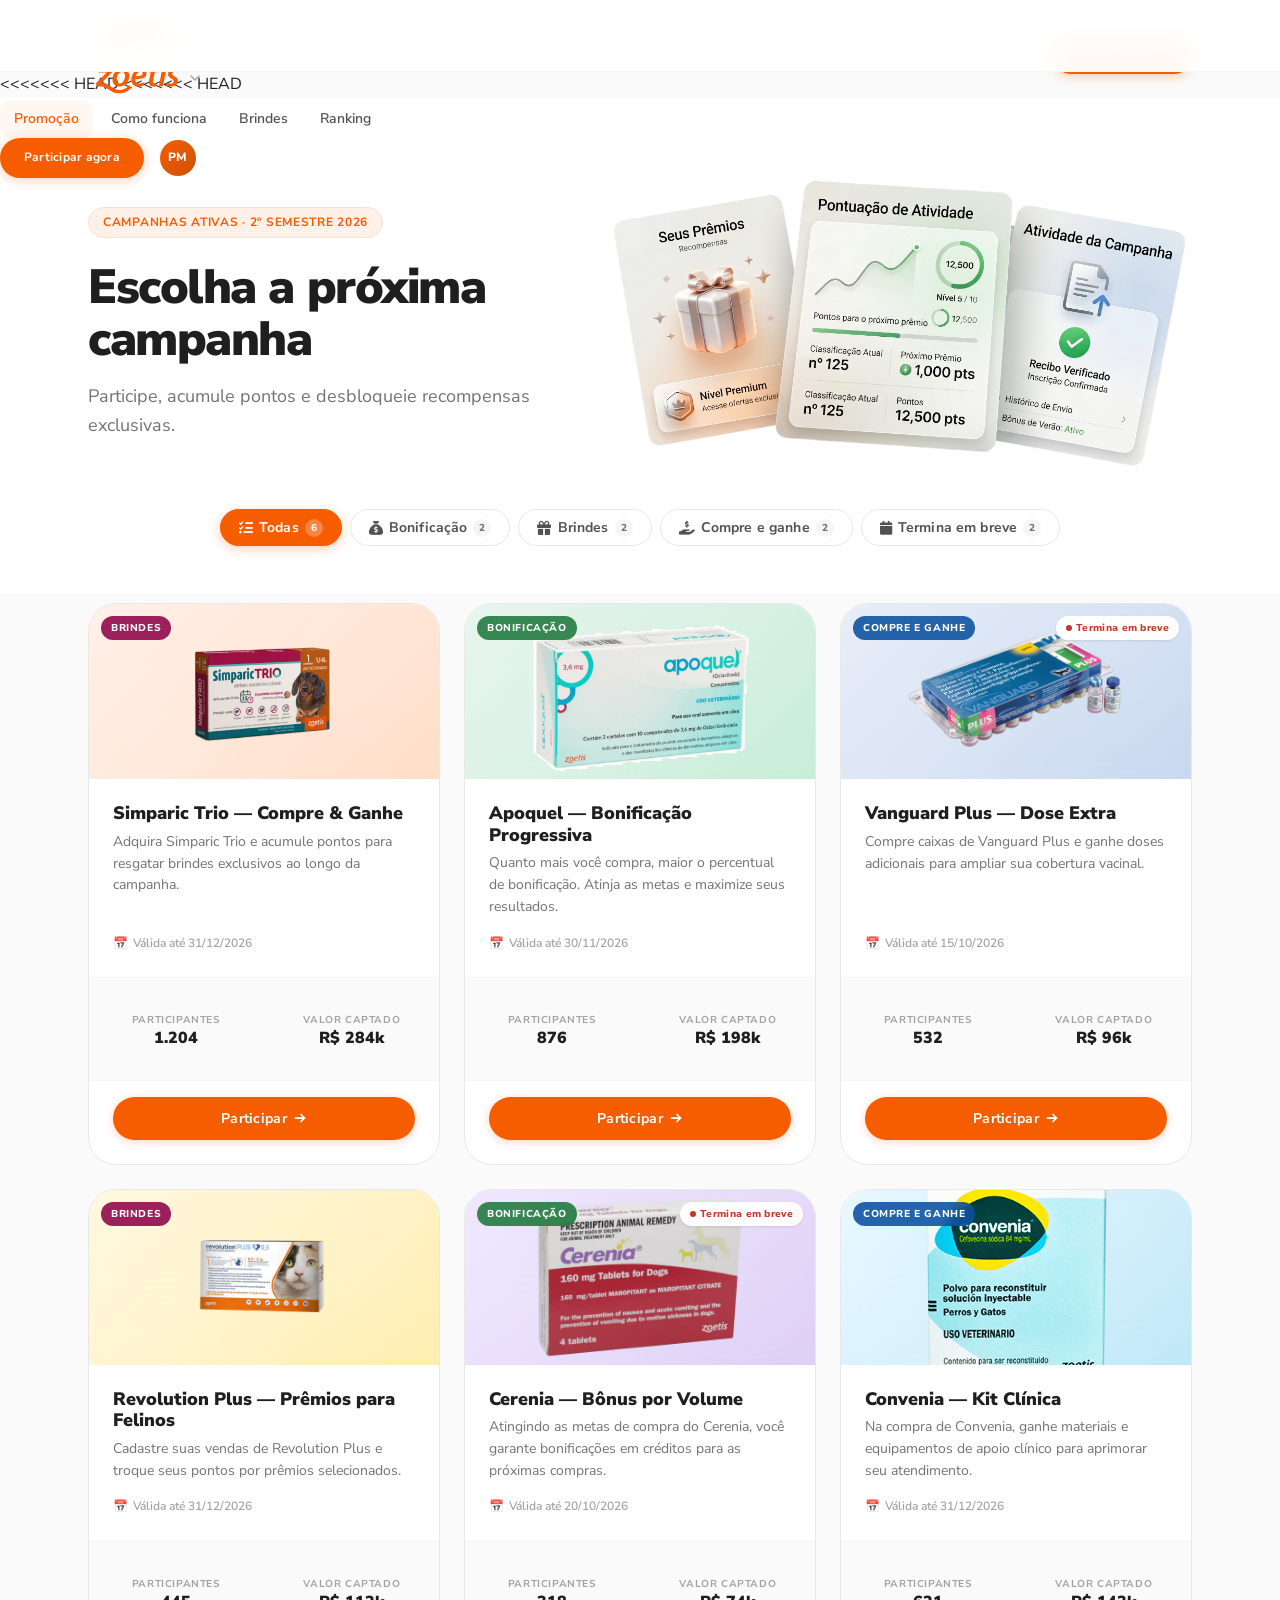
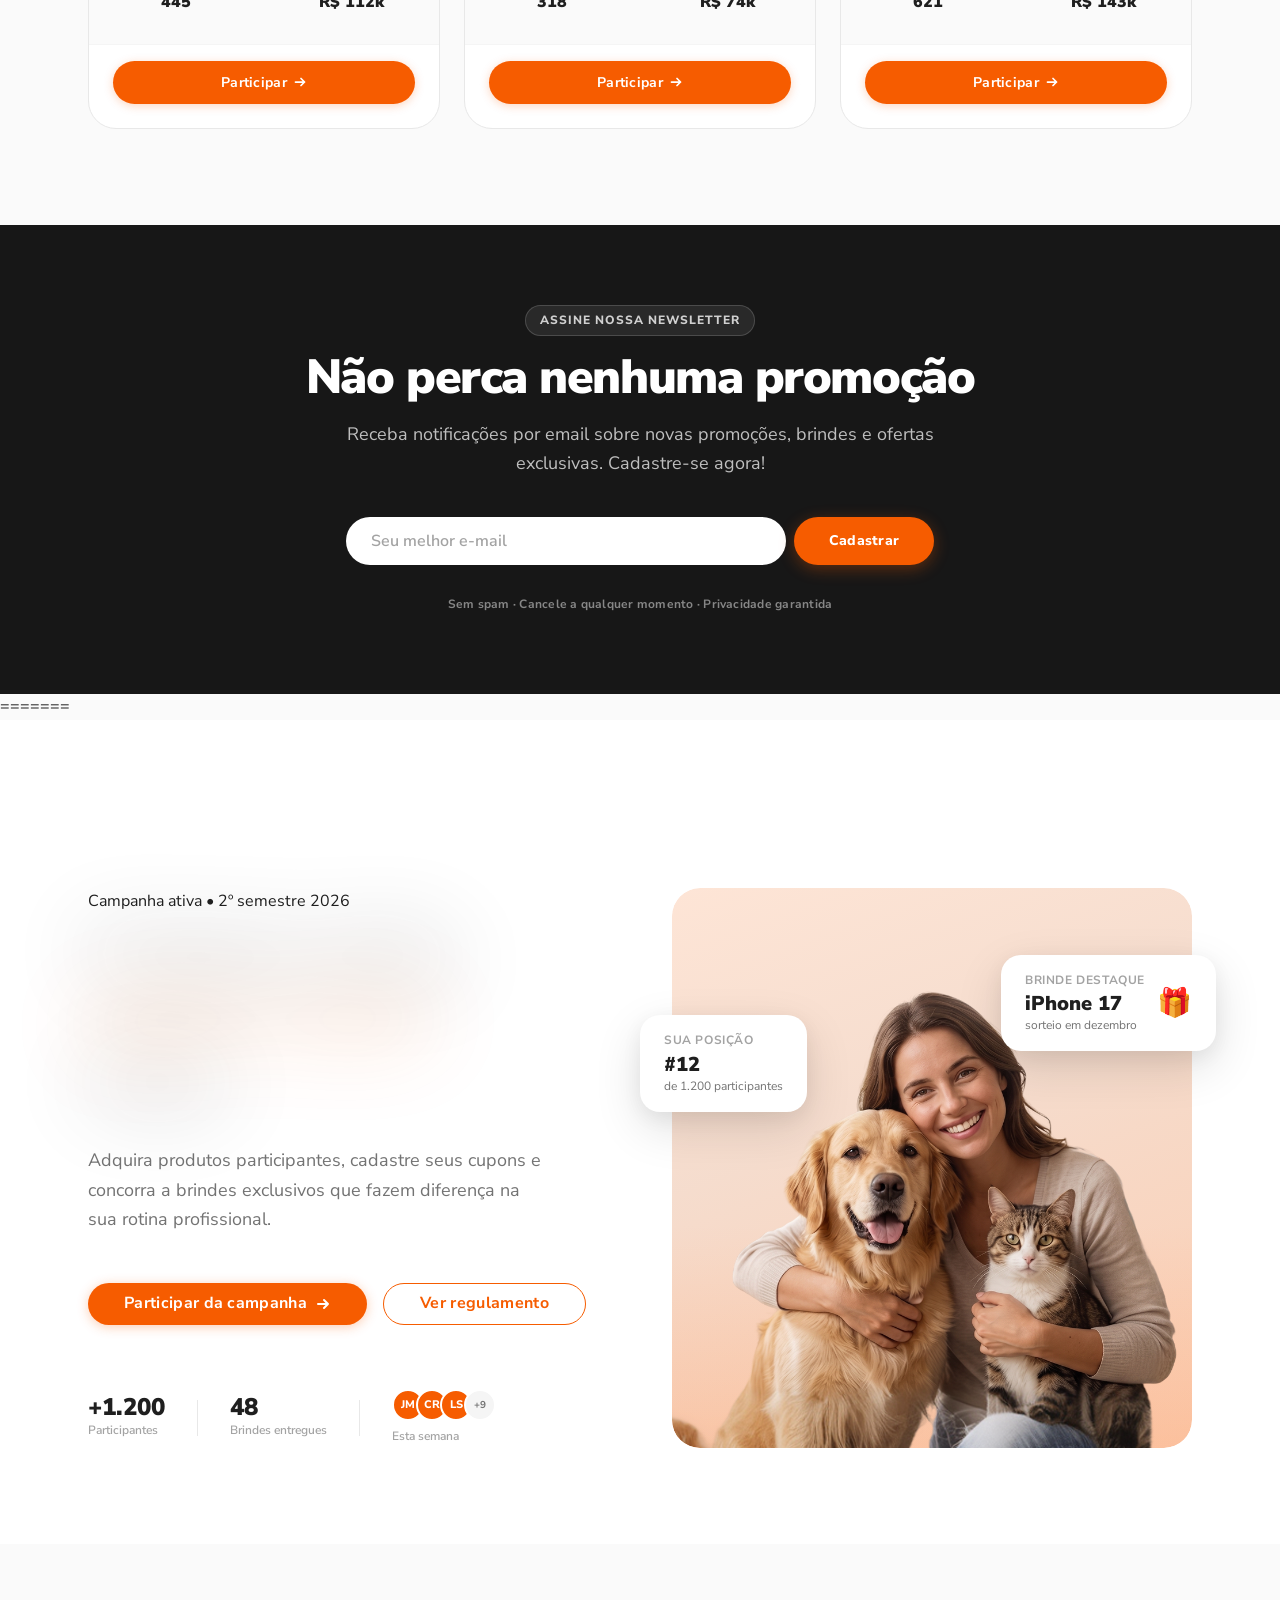
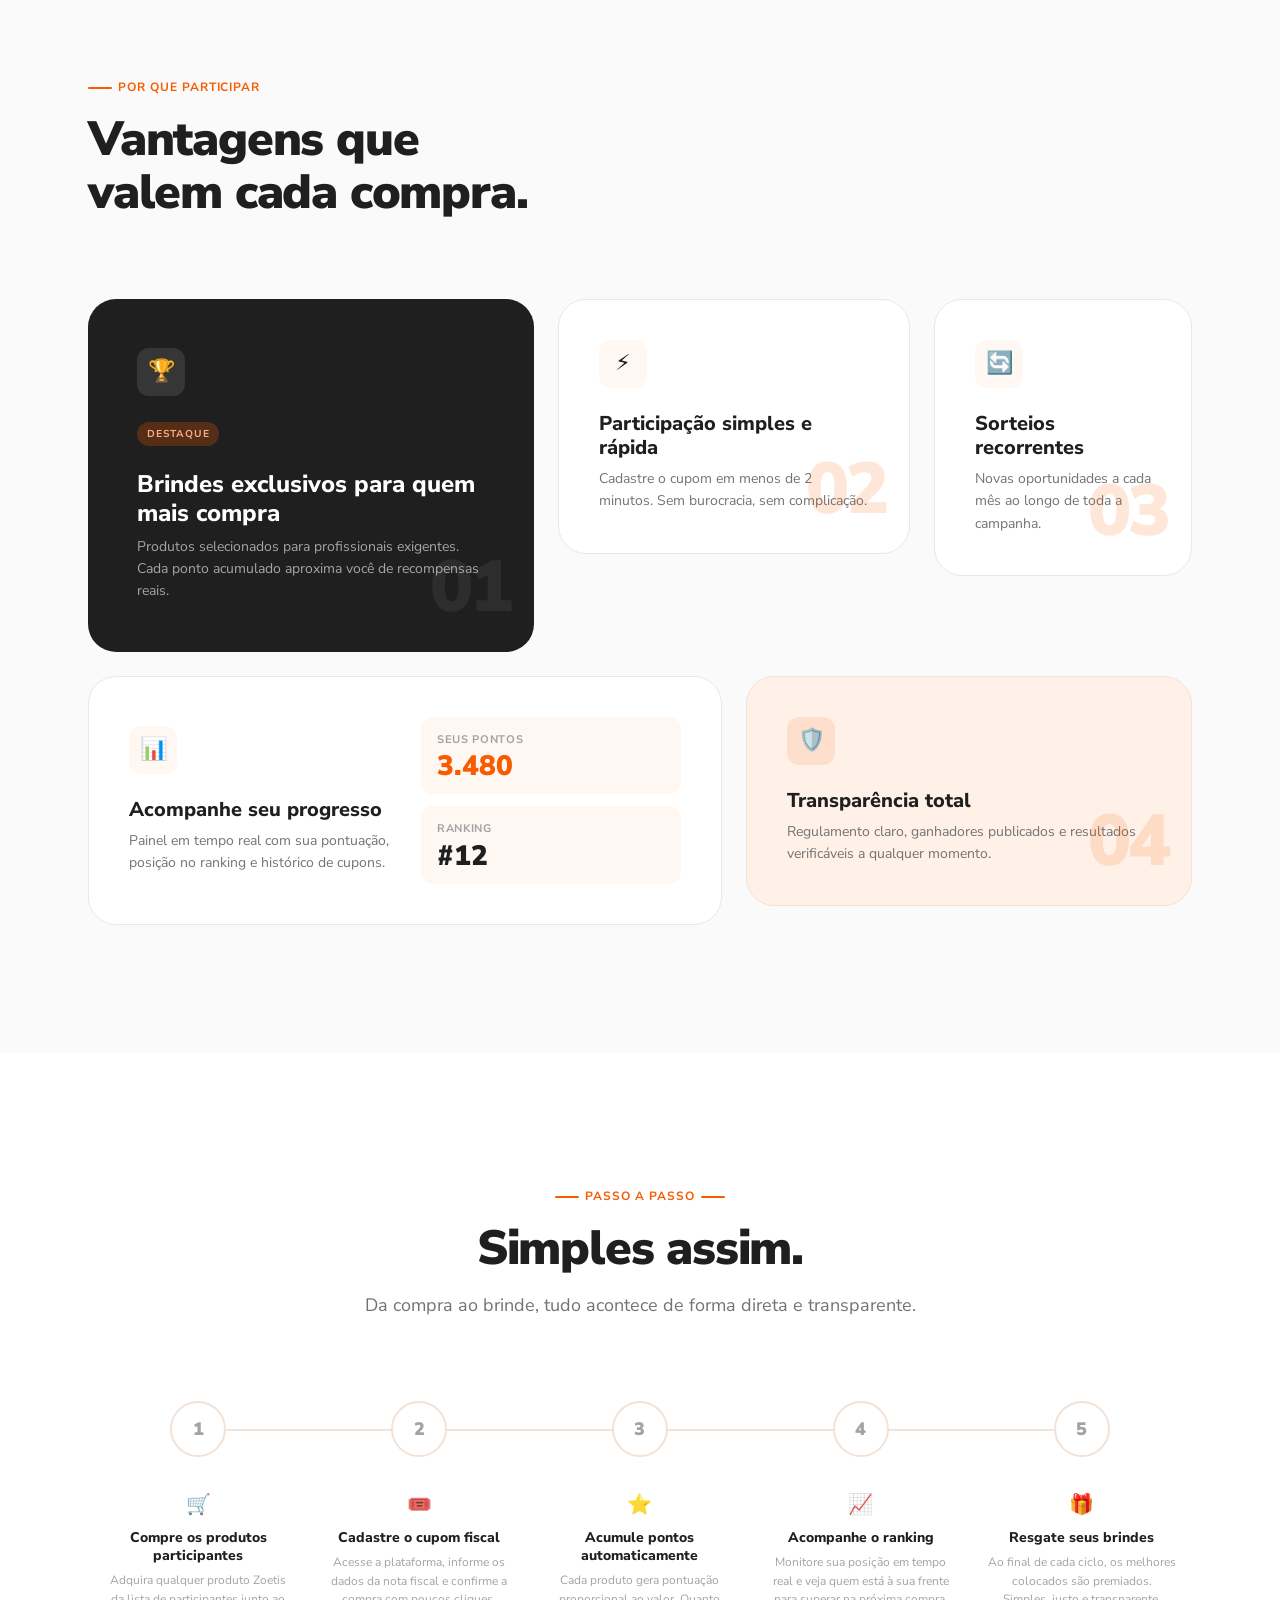
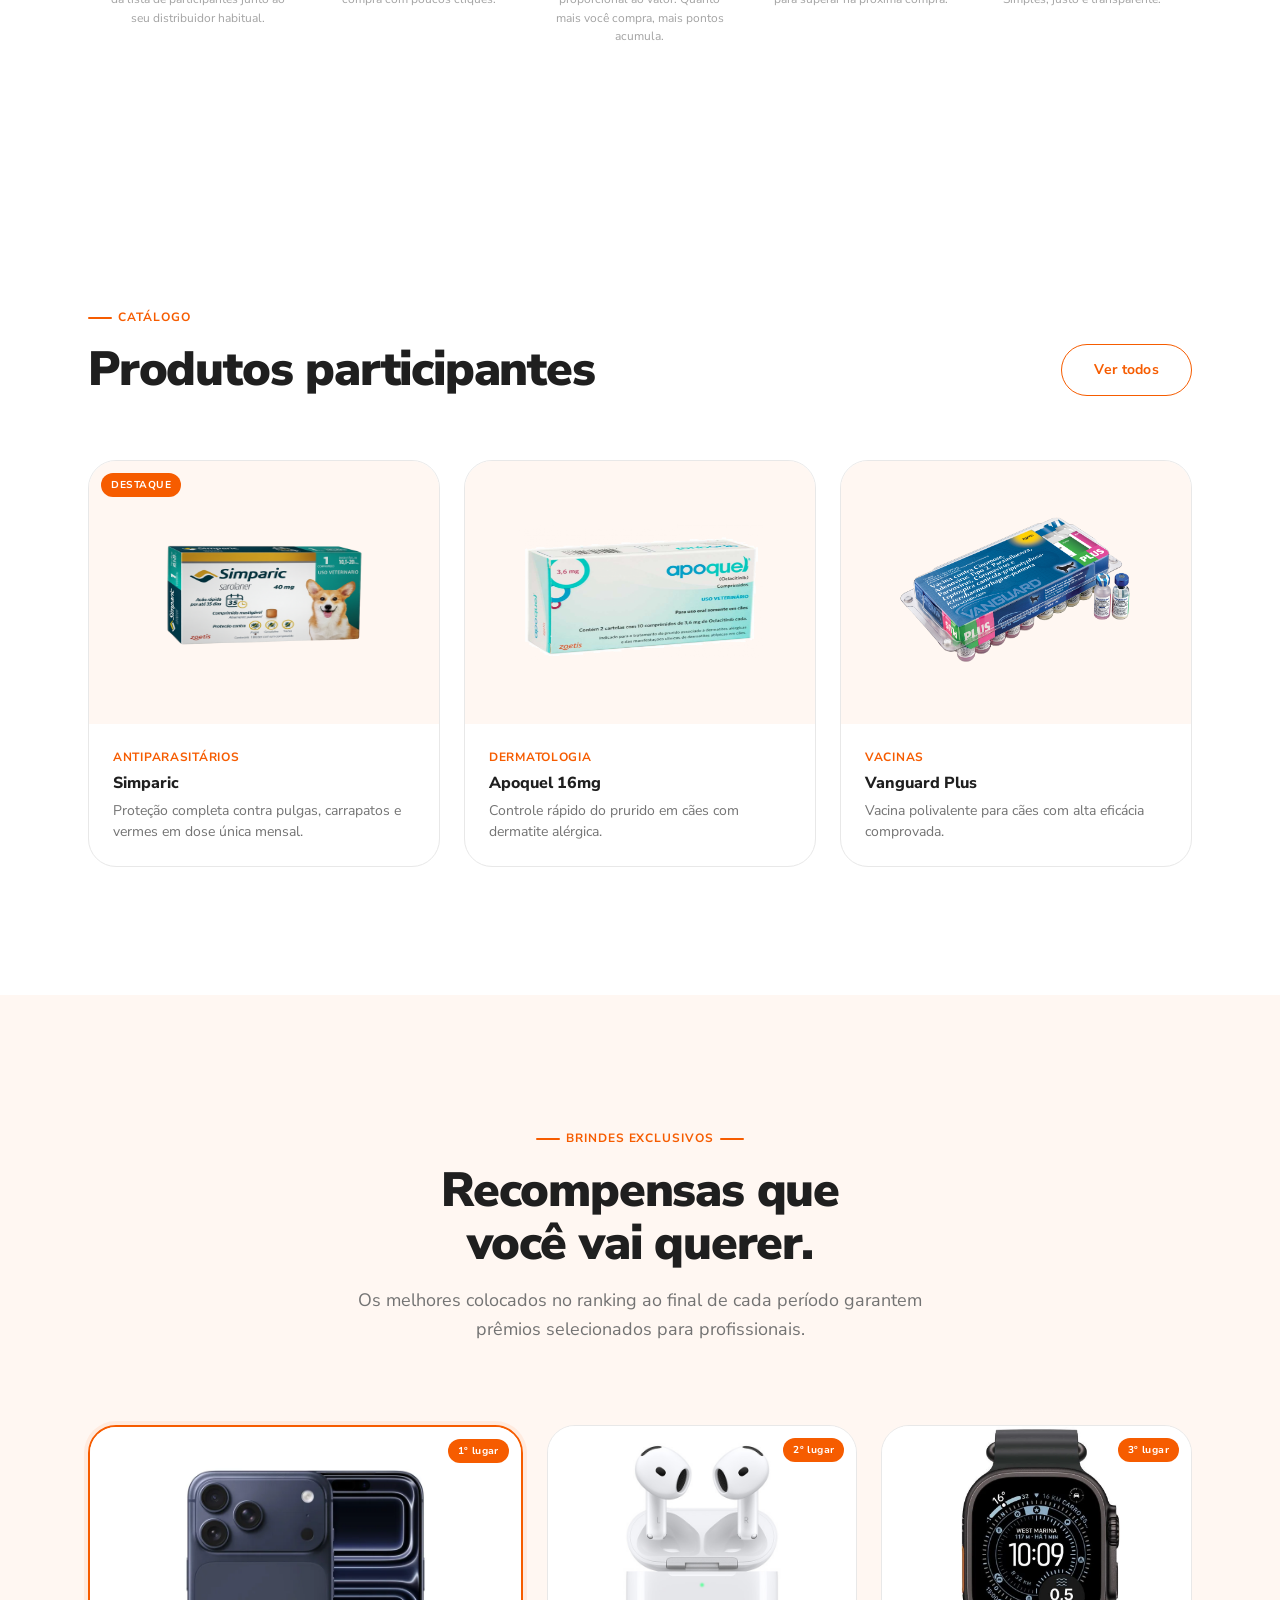
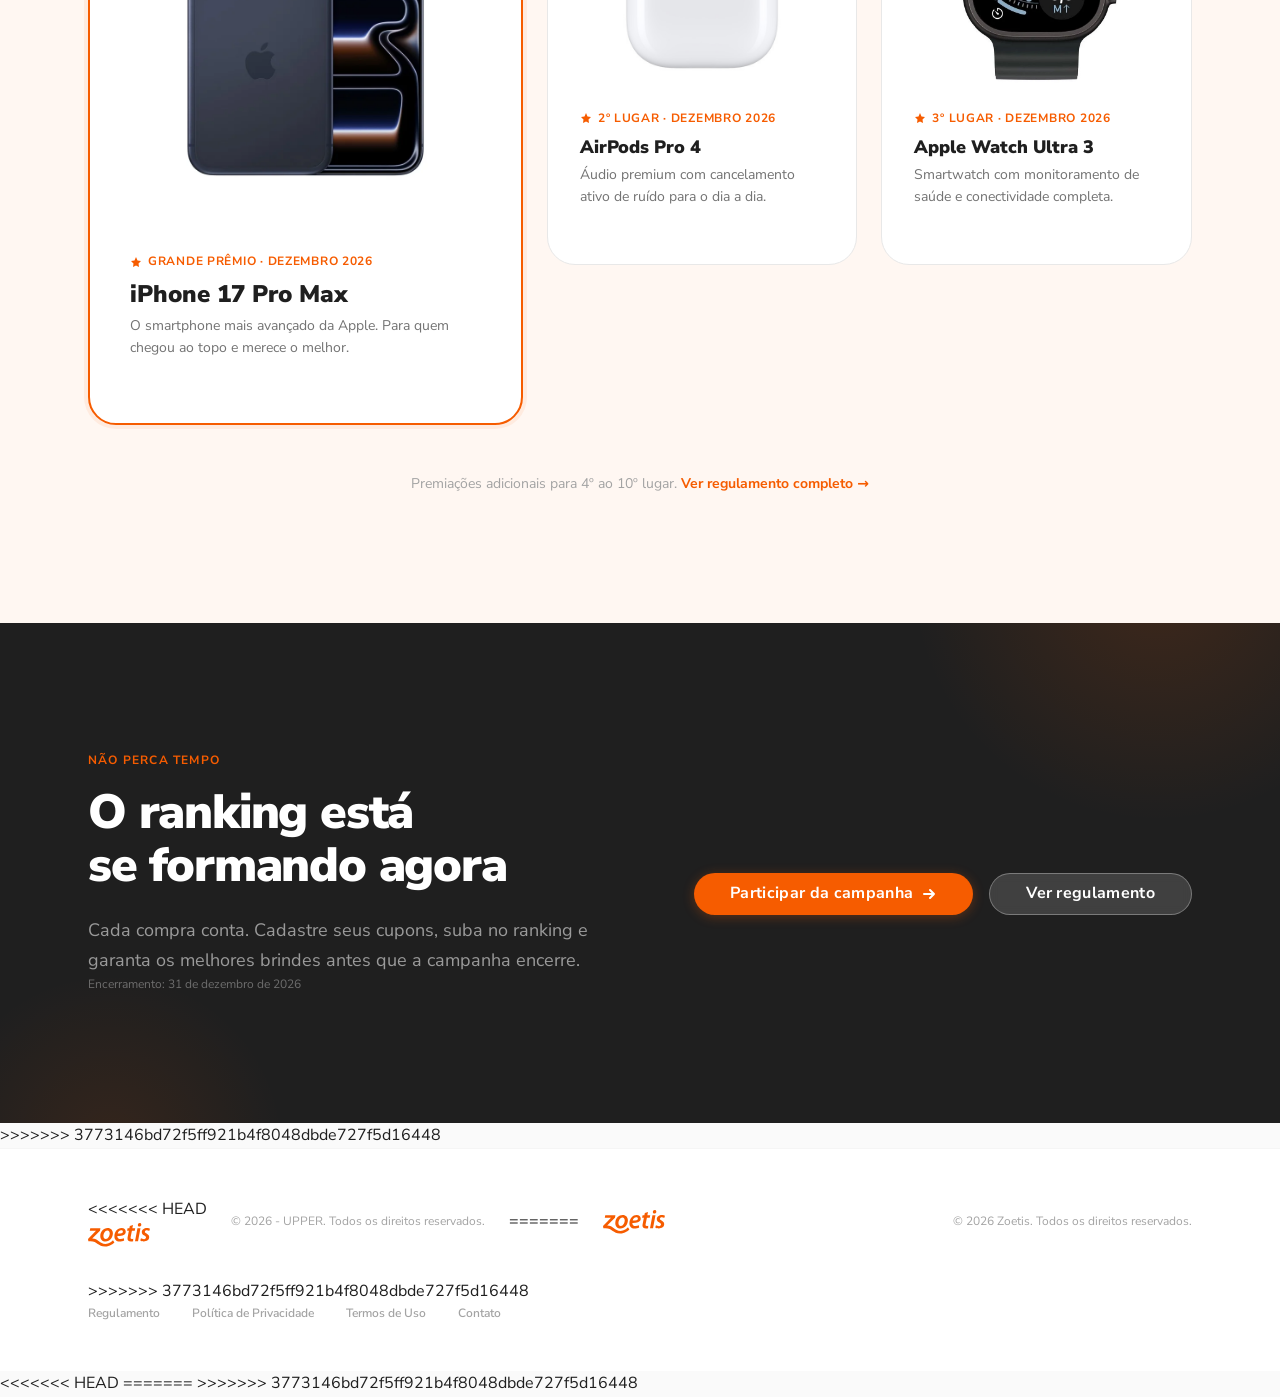
==== commit 7bdb9328: "resolve merge mantendo versao local" ====
--- a/index.html
+++ b/index.html
@@ -1,5 +1,6 @@
 <!DOCTYPE html>
 <html lang="pt-BR" data-theme="zoetis">
+<<<<<<< HEAD
 
 <head>
   <meta charset="UTF-8" />
@@ -36,11 +37,44 @@
             <svg class="header__logo-chevron" viewBox="0 0 16 16" fill="none" aria-hidden="true">
               <path d="M4 6l4 4 4-4" stroke="currentColor" stroke-width="1.5" stroke-linecap="round"
                 stroke-linejoin="round" />
+=======
+<head>
+  <meta charset="UTF-8" />
+  <meta name="viewport" content="width=device-width, initial-scale=1.0" />
+  <meta name="description" content="Campanha Compre e Ganhe Zoetis — Adquira produtos participantes e concorra a brindes exclusivos." />
+  <title>Compre &amp; Ganhe — Zoetis</title>
+
+  <!-- Preconnect Google Fonts -->
+  <link rel="preconnect" href="https://fonts.googleapis.com" />
+  <link rel="preconnect" href="https://fonts.gstatic.com" crossorigin />
+
+  <!-- Themes first, then styles -->
+  <link rel="stylesheet" href="css/themes.css" />
+  <link rel="stylesheet" href="css/styles.css" />
+</head>
+
+<body>
+
+  <!-- ==========================================
+       HEADER
+  =========================================== -->
+  <header class="header" role="banner">
+    <div class="container">
+      <div class="header__inner">
+
+        <!-- Brand / Logo + Switcher -->
+        <div class="header__brand">
+          <button class="header__logo-btn" aria-haspopup="true" aria-expanded="false" aria-label="Selecionar marca">
+            <img src="" data-logo="light" alt="Zoetis" height="32" />
+            <svg class="header__logo-chevron" viewBox="0 0 16 16" fill="none" aria-hidden="true">
+              <path d="M4 6l4 4 4-4" stroke="currentColor" stroke-width="1.5" stroke-linecap="round" stroke-linejoin="round"/>
+>>>>>>> 3773146bd72f5ff921b4f8048dbde727f5d16448
             </svg>
           </button>
 
           <div class="brand-dropdown" role="menu" aria-label="Selecionar marca">
             <div class="brand-dropdown__label">Marcas</div>
+<<<<<<< HEAD
             <!-- Populated by theme-switcher.js -->
           </div>
         </div>
@@ -48,12 +82,36 @@
         <!-- Login CTA -->
         <button class="btn btn--primary btn--sm" data-open-login aria-label="Entrar na plataforma">
           Entrar
+=======
+            <!-- Items populated by theme-switcher.js -->
+          </div>
+        </div>
+
+        <!-- Desktop Nav -->
+        <nav class="header__nav" aria-label="Menu principal">
+          <a href="#promocao" class="header__nav-link active">Promoção</a>
+          <a href="#como-funciona" class="header__nav-link">Como funciona</a>
+          <a href="#brindes" class="header__nav-link">Brindes</a>
+          <a href="#ranking" class="header__nav-link">Ranking</a>
+        </nav>
+
+        <!-- Actions -->
+        <div class="header__actions">
+          <a href="#promocao" class="btn btn--primary btn--sm">Participar agora</a>
+          <div class="header__avatar" aria-label="Perfil do usuário" title="Dr. Paulo Mendes">PM</div>
+        </div>
+
+        <!-- Mobile Toggle -->
+        <button class="header__menu-toggle" aria-label="Abrir menu" aria-expanded="false">
+          <span></span><span></span><span></span>
+>>>>>>> 3773146bd72f5ff921b4f8048dbde727f5d16448
         </button>
 
       </div>
     </div>
   </header>
 
+<<<<<<< HEAD
 
   <!-- ==========================================
        HERO — title + filters
@@ -480,6 +538,476 @@
     </div>
 
   </div><!-- /#login-modal -->
+=======
+  <!-- Mobile nav drawer -->
+  <nav class="mobile-nav" aria-label="Menu mobile">
+    <a href="#promocao">Promoção</a>
+    <a href="#como-funciona">Como funciona</a>
+    <a href="#brindes">Brindes</a>
+    <a href="#ranking">Ranking</a>
+    <a href="#promocao" class="btn btn--primary" style="margin-top:8px; display:flex; justify-content:center;">Participar agora</a>
+  </nav>
+
+  <main>
+
+    <!-- ==========================================
+         HERO
+    =========================================== -->
+    <section class="hero" id="promocao" aria-labelledby="hero-title">
+      <div class="container">
+        <div class="hero__inner">
+
+          <!-- Left: copy -->
+          <div class="hero__content">
+            <div class="hero__eyebrow">
+              <span class="hero__eyebrow-dot" aria-hidden="true"></span>
+              Campanha ativa &bull; 2º semestre 2026
+            </div>
+
+            <h1 class="hero__title" id="hero-title">
+              <span class="blur-fade blur-fade--d0">Compre mais,</span>
+              <span class="blur-fade blur-fade--d1"><em>ganhe muito</em></span>
+              <span class="blur-fade blur-fade--d2">mais.</span>
+            </h1>
+
+            <p class="hero__subtitle">
+              Adquira produtos participantes, cadastre seus cupons
+              e concorra a brindes exclusivos que fazem diferença na sua
+              rotina profissional.
+            </p>
+
+            <div class="hero__ctas">
+              <a href="#como-funciona" class="btn btn--primary btn--lg">
+                Participar da campanha
+                <svg width="16" height="16" viewBox="0 0 16 16" fill="none" aria-hidden="true">
+                  <path d="M3 8h10M9 4l4 4-4 4" stroke="currentColor" stroke-width="2" stroke-linecap="round" stroke-linejoin="round"/>
+                </svg>
+              </a>
+              <a href="#regulamento" class="btn btn--outline btn--lg">Ver regulamento</a>
+            </div>
+
+            <div class="hero__meta">
+              <div class="hero__meta-item">
+                <span class="hero__meta-value">+1.200</span>
+                <span class="hero__meta-label">Participantes</span>
+              </div>
+              <div class="hero__meta-divider" aria-hidden="true"></div>
+              <div class="hero__meta-item">
+                <span class="hero__meta-value">48</span>
+                <span class="hero__meta-label">Brindes entregues</span>
+              </div>
+              <div class="hero__meta-divider" aria-hidden="true"></div>
+              <div class="hero__meta-item">
+                <div class="hero__avatars" aria-label="Últimos participantes">
+                  <div class="hero__avatar-item" aria-hidden="true">JM</div>
+                  <div class="hero__avatar-item" aria-hidden="true">CR</div>
+                  <div class="hero__avatar-item" aria-hidden="true">LS</div>
+                  <div class="hero__avatar-more" aria-hidden="true">+9</div>
+                </div>
+                <span class="hero__meta-label" style="margin-top:6px;">Esta semana</span>
+              </div>
+            </div>
+          </div>
+
+          <!-- Right: visual composition -->
+          <div class="hero__visual" aria-hidden="true">
+            <div class="hero__image-wrap">
+              <div class="hero__image-placeholder">
+                <!-- SVG illustration: vet professional -->
+               <!-- IMAGEM AQUI  -->
+                <img src="assets/images/woman-hero-section.png" alt="Hero Image" class="hero__image">
+                <!-- <svg class="hero__vet-illustration" viewBox="0 0 480 420" fill="none" xmlns="http://www.w3.org/2000/svg"> -->
+                               <!-- IMAGEM AQUI  -->
+
+                  <!-- Body/coat -->
+                  <rect x="140" y="200" width="200" height="220" rx="24" fill="#F4F4F4"/>
+                  <!-- Collar -->
+                  <rect x="210" y="200" width="60" height="30" rx="8" fill="#E0E0E0"/>
+                  <!-- Face -->
+                  <circle cx="240" cy="160" r="70" fill="#FDDCB4"/>
+                  <!-- Hair -->
+                  <path d="M170 130 Q185 80 240 75 Q295 80 310 130 Q300 100 240 95 Q180 100 170 130Z" fill="#4A3728"/>
+                  <!-- Eyes -->
+                  <circle cx="218" cy="155" r="7" fill="#333"/>
+                  <circle cx="262" cy="155" r="7" fill="#333"/>
+                  <circle cx="221" cy="153" r="2.5" fill="#fff"/>
+                  <circle cx="265" cy="153" r="2.5" fill="#fff"/>
+                  <!-- Smile -->
+                  <path d="M225 175 Q240 188 255 175" stroke="#C4845A" stroke-width="2.5" stroke-linecap="round" fill="none"/>
+                  <!-- Stethoscope -->
+                  <path d="M190 240 Q175 280 180 310 Q185 335 210 340" stroke="#888" stroke-width="4" stroke-linecap="round" fill="none"/>
+                  <circle cx="210" cy="340" r="12" fill="none" stroke="#888" stroke-width="4"/>
+                  <!-- Coat pocket -->
+                  <rect x="260" y="280" width="50" height="36" rx="8" fill="#E8E8E8"/>
+                  <!-- Pen in pocket -->
+                  <rect x="272" y="270" width="5" height="28" rx="2.5" fill="var(--color-primary)"/>
+                  <!-- Name badge -->
+                  <rect x="155" y="250" width="70" height="36" rx="8" fill="#fff" stroke="#E0E0E0" stroke-width="1.5"/>
+                  <rect x="163" y="258" width="40" height="4" rx="2" fill="#DDD"/>
+                  <rect x="163" y="267" width="28" height="4" rx="2" fill="#EEE"/>
+                  <!-- Dog silhouette in arms -->
+                  <ellipse cx="310" cy="290" rx="52" ry="38" fill="#D4A96A"/>
+                  <circle cx="350" cy="268" r="24" fill="#D4A96A"/>
+                  <ellipse cx="362" cy="258" rx="10" ry="7" fill="#C49052" transform="rotate(-20 362 258)"/>
+                  <ellipse cx="340" cy="258" rx="10" ry="7" fill="#C49052" transform="rotate(20 340 258)"/>
+                  <circle cx="355" cy="272" r="4" fill="#8B5E3C"/>
+                  <path d="M343 282 Q355 290 367 282" stroke="#8B5E3C" stroke-width="2" stroke-linecap="round" fill="none"/>
+                </svg>
+              </div>
+            </div>
+
+            <!-- Floating card: gift highlight -->
+            <div class="hero__card hero__card--gift" aria-hidden="true">
+              <div class="hero__card-inner">
+                <div>
+                  <div class="hero__card-label">Brinde destaque</div>
+                  <div class="hero__card-value">iPhone 17</div>
+                  <div class="hero__card-sub">sorteio em dezembro</div>
+                </div>
+                <div style="font-size:28px;">🎁</div>
+              </div>
+            </div>
+
+            <!-- Floating card: ranking -->
+            <div class="hero__card hero__card--rank" aria-hidden="true">
+              <div class="hero__card-label">Sua posição</div>
+              <div class="hero__card-value">#12</div>
+              <div class="hero__card-sub">de 1.200 participantes</div>
+            </div>
+
+            <!-- Floating seal -->
+            <!-- <div class="hero__card hero__card--seal" aria-hidden="true">
+              <div class="hero__card-seal-label">Campanha</div>
+              <div style="font-size:22px; margin: 4px 0;">⭐</div>
+              <div class="hero__card-gift-text">2026</div>
+            </div> -->
+          </div>
+
+        </div>
+      </div>
+    </section>
+
+    <!-- ==========================================
+         BENEFITS
+    =========================================== -->
+    <section class="section" id="beneficios" aria-labelledby="benefits-title">
+      <div class="container">
+
+        <header class="section__header reveal">
+          <div class="section__eyebrow">
+            <span class="section__eyebrow-line" aria-hidden="true"></span>
+            Por que participar
+          </div>
+          <h2 class="section__title" id="benefits-title">Vantagens que<br />valem cada compra.</h2>
+        </header>
+
+        <div class="benefits__grid">
+
+          <!-- Featured card -->
+          <div class="benefit-card benefit-card--featured reveal reveal-delay-1" aria-label="Brindes exclusivos">
+            <div class="benefit-card__icon" aria-hidden="true">🏆</div>
+            <div class="benefit-card__tag">Destaque</div>
+            <h3 class="benefit-card__title">Brindes exclusivos para quem mais compra</h3>
+            <p class="benefit-card__desc">Produtos selecionados para profissionais exigentes. Cada ponto acumulado aproxima você de recompensas reais.</p>
+            <span class="benefit-card__number" aria-hidden="true">01</span>
+          </div>
+
+          <!-- Medium card -->
+          <div class="benefit-card benefit-card--md reveal reveal-delay-2">
+            <div class="benefit-card__icon" aria-hidden="true">⚡</div>
+            <h3 class="benefit-card__title">Participação simples e rápida</h3>
+            <p class="benefit-card__desc">Cadastre o cupom em menos de 2 minutos. Sem burocracia, sem complicação.</p>
+            <span class="benefit-card__number" aria-hidden="true">02</span>
+          </div>
+
+          <!-- Small card -->
+          <div class="benefit-card benefit-card--sm reveal reveal-delay-3">
+            <div class="benefit-card__icon" aria-hidden="true">🔄</div>
+            <h3 class="benefit-card__title">Sorteios recorrentes</h3>
+            <p class="benefit-card__desc">Novas oportunidades a cada mês ao longo de toda a campanha.</p>
+            <span class="benefit-card__number" aria-hidden="true">03</span>
+          </div>
+
+          <!-- Wide card with 2 columns inside -->
+          <div class="benefit-card benefit-card--wide reveal reveal-delay-1">
+            <div>
+              <div class="benefit-card__icon" aria-hidden="true">📊</div>
+              <h3 class="benefit-card__title">Acompanhe seu progresso</h3>
+              <p class="benefit-card__desc">Painel em tempo real com sua pontuação, posição no ranking e histórico de cupons.</p>
+            </div>
+            <div style="display:flex; flex-direction:column; gap:12px;">
+              <div style="background:var(--color-surface); border-radius:var(--radius-sm); padding:14px 16px;">
+                <div style="font-size:11px; font-weight:700; text-transform:uppercase; letter-spacing:0.06em; color:var(--neutral-400); margin-bottom:4px;">Seus pontos</div>
+                <div style="font-size:28px; font-weight:900; color:var(--color-primary); line-height:1;">3.480</div>
+              </div>
+              <div style="background:var(--color-surface); border-radius:var(--radius-sm); padding:14px 16px;">
+                <div style="font-size:11px; font-weight:700; text-transform:uppercase; letter-spacing:0.06em; color:var(--neutral-400); margin-bottom:4px;">Ranking</div>
+                <div style="font-size:28px; font-weight:900; color:var(--color-text); line-height:1;">#12</div>
+              </div>
+            </div>
+          </div>
+
+          <!-- Accent card -->
+          <div class="benefit-card benefit-card--accent reveal reveal-delay-2">
+            <div class="benefit-card__icon" aria-hidden="true">🛡️</div>
+            <h3 class="benefit-card__title">Transparência total</h3>
+            <p class="benefit-card__desc">Regulamento claro, ganhadores publicados e resultados verificáveis a qualquer momento.</p>
+            <span class="benefit-card__number" aria-hidden="true">04</span>
+          </div>
+
+        </div>
+      </div>
+    </section>
+
+    <!-- ==========================================
+         HOW IT WORKS
+    =========================================== -->
+    <section class="section how-it-works" id="como-funciona" aria-labelledby="steps-title">
+      <div class="container">
+
+        <header class="section__header section__header--center reveal">
+          <div class="section__eyebrow">
+            <span class="section__eyebrow-line" aria-hidden="true"></span>
+            Passo a passo
+            <span class="section__eyebrow-line" aria-hidden="true"></span>
+          </div>
+          <h2 class="section__title" id="steps-title">Simples assim.</h2>
+          <p class="section__desc">Da compra ao brinde, tudo acontece de forma direta e transparente.</p>
+        </header>
+
+        <div class="steps-timeline" role="list">
+
+          <div class="step reveal reveal-delay-1" role="listitem">
+            <div class="step__badge" aria-hidden="true">1</div>
+            <div class="step__body">
+              <div class="step__icon" aria-hidden="true">🛒</div>
+              <div class="step__title">Compre os produtos participantes</div>
+              <p class="step__desc">Adquira qualquer produto Zoetis da lista de participantes junto ao seu distribuidor habitual.</p>
+            </div>
+          </div>
+
+          <div class="step reveal reveal-delay-2" role="listitem">
+            <div class="step__badge" aria-hidden="true">2</div>
+            <div class="step__body">
+              <div class="step__icon" aria-hidden="true">🎟️</div>
+              <div class="step__title">Cadastre o cupom fiscal</div>
+              <p class="step__desc">Acesse a plataforma, informe os dados da nota fiscal e confirme a compra com poucos cliques.</p>
+            </div>
+          </div>
+
+          <div class="step reveal reveal-delay-3" role="listitem">
+            <div class="step__badge" aria-hidden="true">3</div>
+            <div class="step__body">
+              <div class="step__icon" aria-hidden="true">⭐</div>
+              <div class="step__title">Acumule pontos automaticamente</div>
+              <p class="step__desc">Cada produto gera pontuação proporcional ao valor. Quanto mais você compra, mais pontos acumula.</p>
+            </div>
+          </div>
+
+          <div class="step reveal reveal-delay-4" role="listitem">
+            <div class="step__badge" aria-hidden="true">4</div>
+            <div class="step__body">
+              <div class="step__icon" aria-hidden="true">📈</div>
+              <div class="step__title">Acompanhe o ranking</div>
+              <p class="step__desc">Monitore sua posição em tempo real e veja quem está à sua frente para superar na próxima compra.</p>
+            </div>
+          </div>
+
+          <div class="step reveal reveal-delay-5" role="listitem">
+            <div class="step__badge" aria-hidden="true">5</div>
+            <div class="step__body">
+              <div class="step__icon" aria-hidden="true">🎁</div>
+              <div class="step__title">Resgate seus brindes</div>
+              <p class="step__desc">Ao final de cada ciclo, os melhores colocados são premiados. Simples, justo e transparente.</p>
+            </div>
+          </div>
+
+        </div>
+      </div>
+    </section>
+
+    <!-- ==========================================
+         PRODUCTS
+    =========================================== -->
+    <section class="section products" id="produtos" aria-labelledby="products-title">
+      <div class="container">
+
+        <header class="section__header reveal" style="display:flex; align-items:flex-end; justify-content:space-between; max-width:100%; margin-bottom:var(--sp-8);">
+          <div>
+            <div class="section__eyebrow">
+              <span class="section__eyebrow-line" aria-hidden="true"></span>
+              Catálogo
+            </div>
+            <h2 class="section__title" id="products-title" style="margin-bottom:0;">Produtos participantes</h2>
+          </div>
+          <a href="#regulamento" class="btn btn--outline" style="flex-shrink:0;">Ver todos</a>
+        </header>
+
+        <div class="products__grid">
+
+          <article class="product-card reveal reveal-delay-1">
+            <div class="product-card__img">
+              <img src="assets/images/simparic.png" alt="Product Image" class="product-card__img-inner">
+              <span class="product-card__badge">Destaque</span>
+            </div>
+            <div class="product-card__body">
+              <div class="product-card__category">Antiparasitários</div>
+              <h3 class="product-card__name">Simparic</h3>
+              <p class="product-card__desc">Proteção completa contra pulgas, carrapatos e vermes em dose única mensal.</p>
+              
+            </div>
+          </article>
+
+          <article class="product-card reveal reveal-delay-2">
+            <div class="product-card__img">
+              <img src="assets/images/apoquel.png" alt="Product Image" class="product-card__img-inner">
+            </div>
+            <div class="product-card__body">
+              <div class="product-card__category">Dermatologia</div>
+              <h3 class="product-card__name">Apoquel 16mg</h3>
+              <p class="product-card__desc">Controle rápido do prurido em cães com dermatite alérgica.</p>
+              
+            </div>
+          </article>
+
+          <article class="product-card reveal reveal-delay-3">
+            <div class="product-card__img">
+              <img src="assets/images/vanguard.jpg" alt="Product Image" class="product-card__img-inner">
+            </div>
+            <div class="product-card__body">
+              <div class="product-card__category">Vacinas</div>
+              <h3 class="product-card__name">Vanguard Plus</h3>
+              <p class="product-card__desc">Vacina polivalente para cães com alta eficácia comprovada.</p>
+              
+            </div>
+          </article>
+
+          
+
+        </div>
+      </div>
+    </section>
+
+    <!-- ==========================================
+         GIFTS
+    =========================================== -->
+    <section class="section gifts" id="brindes" aria-labelledby="gifts-title">
+      <div class="container">
+
+        <header class="section__header section__header--center reveal">
+          <div class="section__eyebrow">
+            <span class="section__eyebrow-line" aria-hidden="true"></span>
+            Brindes exclusivos
+            <span class="section__eyebrow-line" aria-hidden="true"></span>
+          </div>
+          <h2 class="section__title" id="gifts-title">Recompensas que<br />você vai querer.</h2>
+          <p class="section__desc">Os melhores colocados no ranking ao final de cada período garantem prêmios selecionados para profissionais.</p>
+        </header>
+
+        <div class="gifts__grid">
+
+          <!-- Featured gift -->
+          <article class="gift-card gift-card--featured reveal reveal-delay-1">
+            <div class="gift-card__img" aria-hidden="true">
+              <img src="assets/images/iphone.webp" alt="Gift Image" class="gift-card__img-inner">
+              <span class="gift-card__img-label">1º lugar</span>
+            </div>
+            <div class="gift-card__body">
+              <div class="gift-card__rank">
+                <svg width="12" height="12" viewBox="0 0 12 12" fill="currentColor" aria-hidden="true"><polygon points="6,1 7.5,4.5 11,5 8.5,7.5 9,11 6,9.5 3,11 3.5,7.5 1,5 4.5,4.5"/></svg>
+                Grande Prêmio · Dezembro 2026
+              </div>
+              <h3 class="gift-card__name">iPhone 17 Pro Max</h3>
+              <p class="gift-card__desc">O smartphone mais avançado da Apple. Para quem chegou ao topo e merece o melhor.</p>
+              <!-- <div class="gift-card__value">
+                <span class="gift-card__value-currency">R$</span>
+                <span class="gift-card__value-amount">7.999</span>
+                <span class="gift-card__value-label">valor de mercado</span>
+              </div> -->
+            </div>
+          </article>
+
+          <!-- Gift 2 -->
+          <article class="gift-card reveal reveal-delay-2">
+            <div class="gift-card__img" aria-hidden="true">
+              <img src="assets/images/airpads.jpg" alt="Gift Image" class="gift-card__img-inner">
+              <span class="gift-card__img-label">2º lugar</span>
+            </div>
+            <div class="gift-card__body">
+              <div class="gift-card__rank">
+                <svg width="12" height="12" viewBox="0 0 12 12" fill="currentColor" aria-hidden="true"><polygon points="6,1 7.5,4.5 11,5 8.5,7.5 9,11 6,9.5 3,11 3.5,7.5 1,5 4.5,4.5"/></svg>
+                2º Lugar · Dezembro 2026
+              </div>
+              <h3 class="gift-card__name">AirPods Pro 4</h3>
+              <p class="gift-card__desc">Áudio premium com cancelamento ativo de ruído para o dia a dia.</p>
+              <!-- <div class="gift-card__value">
+                <span class="gift-card__value-currency">R$</span>
+                <span class="gift-card__value-amount">2.199</span>
+                <span class="gift-card__value-label">valor de mercado</span>
+              </div> -->
+            </div>
+          </article>
+
+          <!-- Gift 3 -->
+          <article class="gift-card reveal reveal-delay-3">
+            <div class="gift-card__img" aria-hidden="true">
+              <img src="assets/images/watch.webp" alt="Gift Image" class="gift-card__img-inner">
+              
+              <span class="gift-card__img-label">3º lugar</span>
+            </div>
+            <div class="gift-card__body">
+              <div class="gift-card__rank">
+                <svg width="12" height="12" viewBox="0 0 12 12" fill="currentColor" aria-hidden="true"><polygon points="6,1 7.5,4.5 11,5 8.5,7.5 9,11 6,9.5 3,11 3.5,7.5 1,5 4.5,4.5"/></svg>
+                3º Lugar · Dezembro 2026
+              </div>
+              <h3 class="gift-card__name">Apple Watch Ultra 3</h3>
+              <p class="gift-card__desc">Smartwatch com monitoramento de saúde e conectividade completa.</p>
+              <!-- <div class="gift-card__value">
+                <span class="gift-card__value-currency">R$</span>
+                <span class="gift-card__value-amount">2.799</span>
+                <span class="gift-card__value-label">valor de mercado</span>
+              </div> -->
+            </div>
+          </article>
+
+        </div>
+
+        <!-- Bottom note -->
+        <p style="text-align:center; margin-top:var(--sp-6); font-size:var(--text-sm); color:var(--neutral-400);" class="reveal">
+          Premiações adicionais para 4º ao 10º lugar. <a href="#regulamento" style="color:var(--color-primary); font-weight:700;">Ver regulamento completo →</a>
+        </p>
+
+      </div>
+    </section>
+
+    <!-- ==========================================
+         CTA FINAL
+    =========================================== -->
+    <section class="cta-final" id="ranking" aria-labelledby="cta-title">
+      <div class="container">
+        <div class="cta-final__inner">
+
+          <div class="cta-final__content reveal">
+            <div class="cta-final__eyebrow">Não perca tempo</div>
+            <h2 class="cta-final__title" id="cta-title">O ranking está<br />se formando agora</h2>
+            <p class="cta-final__desc">Cada compra conta. Cadastre seus cupons, suba no ranking e garanta os melhores brindes antes que a campanha encerre.</p>
+            <p class="cta-final__note">Encerramento: 31 de dezembro de 2026</p>
+          </div>
+
+          <div class="cta-final__actions reveal reveal-delay-2">
+            <a href="#como-funciona" class="btn btn--primary btn--lg">Participar da campanha
+            <svg width="16" height="16" viewBox="0 0 16 16" fill="none" aria-hidden="true">
+              <path d="M3 8h10M9 4l4 4-4 4" stroke="currentColor" stroke-width="2" stroke-linecap="round" stroke-linejoin="round"/>
+            </svg></a>
+            <a href="#regulamento" class="btn btn--ghost btn--lg">Ver regulamento</a>
+          </div>
+
+        </div>
+      </div>
+    </section>
+
+  </main>
+>>>>>>> 3773146bd72f5ff921b4f8048dbde727f5d16448
 
   <!-- ==========================================
        FOOTER
@@ -490,9 +1018,15 @@
 
         <div class="footer__brand">
           <div class="footer__logo">
+<<<<<<< HEAD
             <img src="" data-logo="light" alt="Logo" height="24" />
           </div>
           <span class="footer__copy">&copy; 2026 - UPPER. Todos os direitos reservados.</span>
+=======
+            <img src="" data-logo="light" alt="Zoetis" height="24" />
+          </div>
+          <span class="footer__copy">&copy; 2026 Zoetis. Todos os direitos reservados.</span>
+>>>>>>> 3773146bd72f5ff921b4f8048dbde727f5d16448
         </div>
 
         <nav class="footer__links" aria-label="Links do rodapé">
@@ -506,6 +1040,7 @@
     </div>
   </footer>
 
+<<<<<<< HEAD
   <!-- Scripts — order matters -->
   <script src="js/theme-switcher.js"></script>
   <script src="js/auth.js"></script>
@@ -513,4 +1048,11 @@
 
 </body>
 
+=======
+  <!-- Scripts -->
+  <script src="js/theme-switcher.js"></script>
+  <script src="js/main.js"></script>
+
+</body>
+>>>>>>> 3773146bd72f5ff921b4f8048dbde727f5d16448
 </html>
--- a/css/themes.css
+++ b/css/themes.css
@@ -40,6 +40,7 @@
   --logo-light:         url('../assets/logos/boehringer-light.svg');
   --logo-dark:          url('../assets/logos/boehringer-dark.svg');
 }
+<<<<<<< HEAD
 
 [data-theme="geneca"] {
   --color-primary:      #009D00;
@@ -92,3 +93,5 @@
   --logo-light:         url('../assets/logos/default-light.svg');
   --logo-dark:          url('../assets/logos/default-dark.svg');
 }
+=======
+>>>>>>> 3773146bd72f5ff921b4f8048dbde727f5d16448
--- a/css/styles.css
+++ b/css/styles.css
@@ -835,7 +835,6 @@
     filter: blur(6px);
     transform: translateY(6px);
   }
-
   to {
     opacity: 1;
     filter: blur(0);
--- a/css/themes.css
+++ b/css/themes.css
@@ -40,6 +40,7 @@
   --logo-light:         url('../assets/logos/boehringer-light.svg');
   --logo-dark:          url('../assets/logos/boehringer-dark.svg');
 }
+<<<<<<< HEAD
 
 [data-theme="geneca"] {
   --color-primary:      #009D00;
@@ -92,3 +93,5 @@
   --logo-light:         url('../assets/logos/default-light.svg');
   --logo-dark:          url('../assets/logos/default-dark.svg');
 }
+=======
+>>>>>>> 3773146bd72f5ff921b4f8048dbde727f5d16448
--- a/css/styles.css
+++ b/css/styles.css
@@ -835,7 +835,6 @@
     filter: blur(6px);
     transform: translateY(6px);
   }
-
   to {
     opacity: 1;
     filter: blur(0);
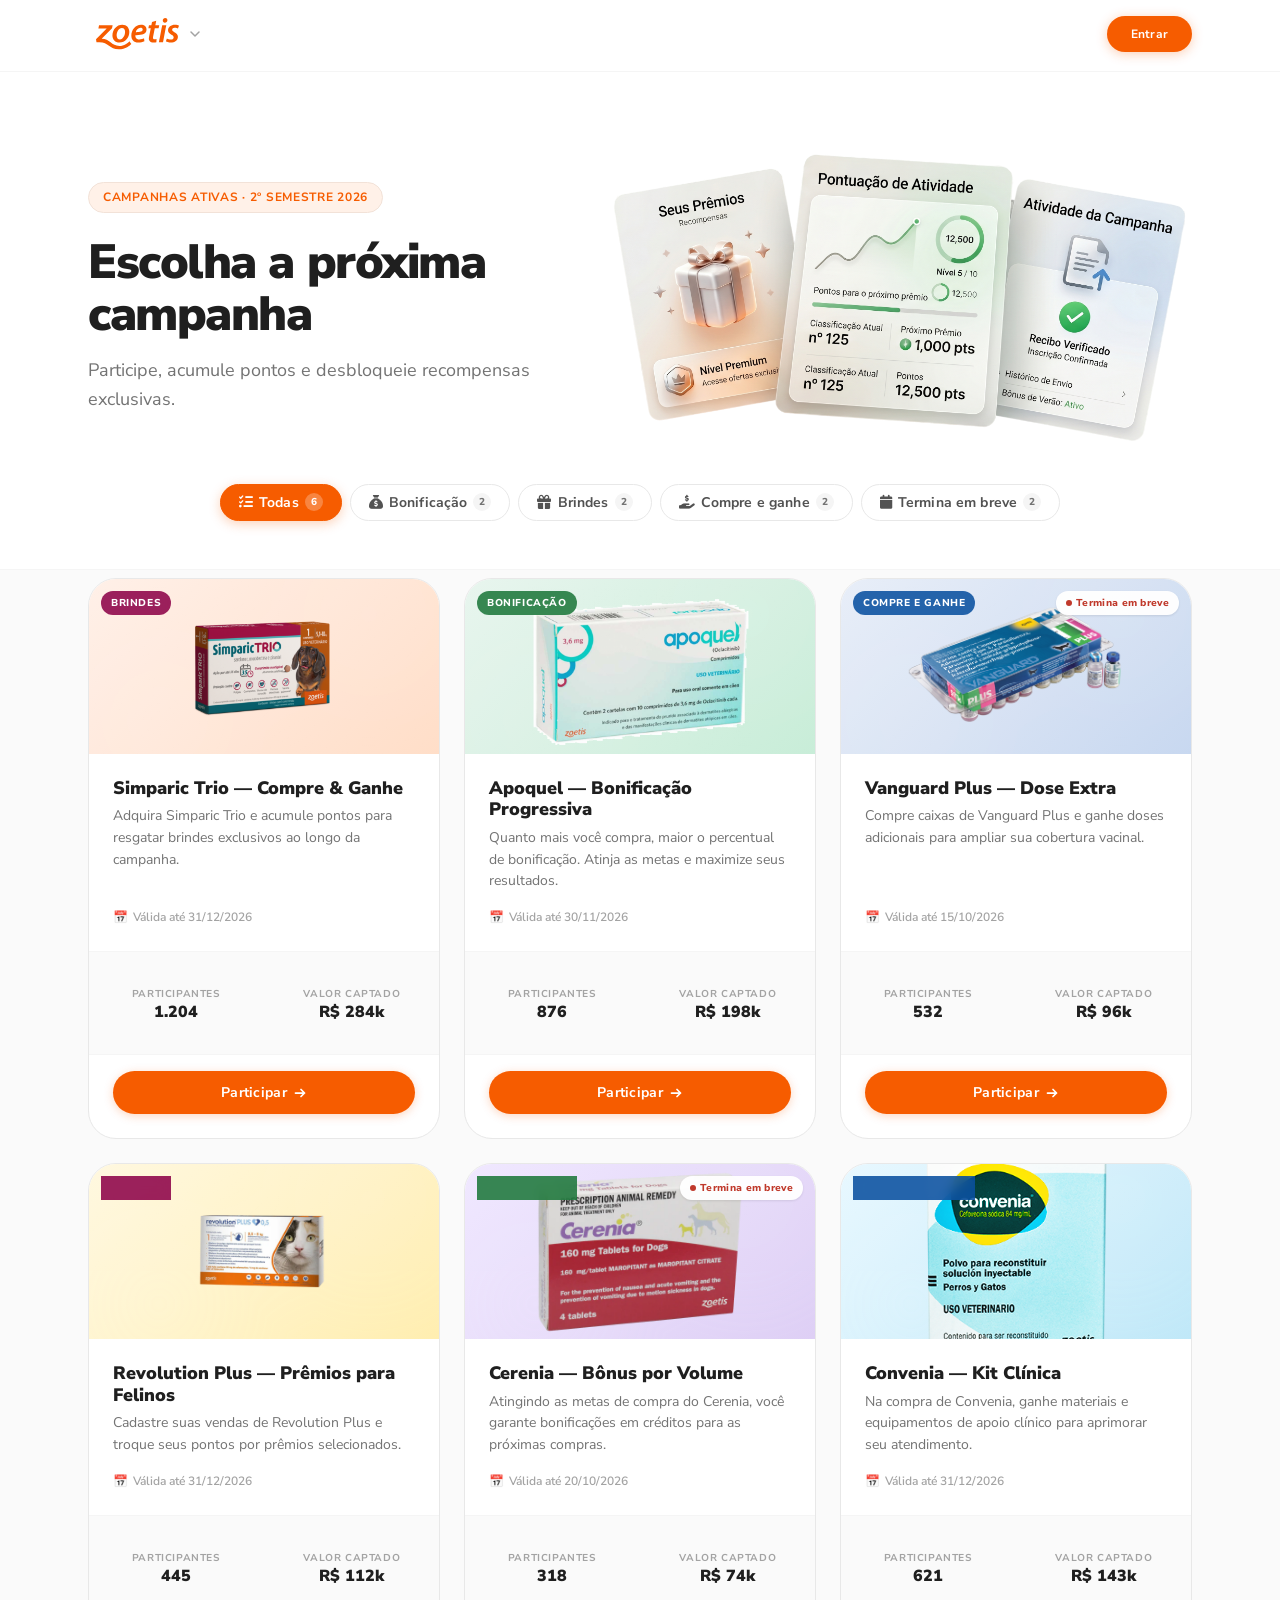
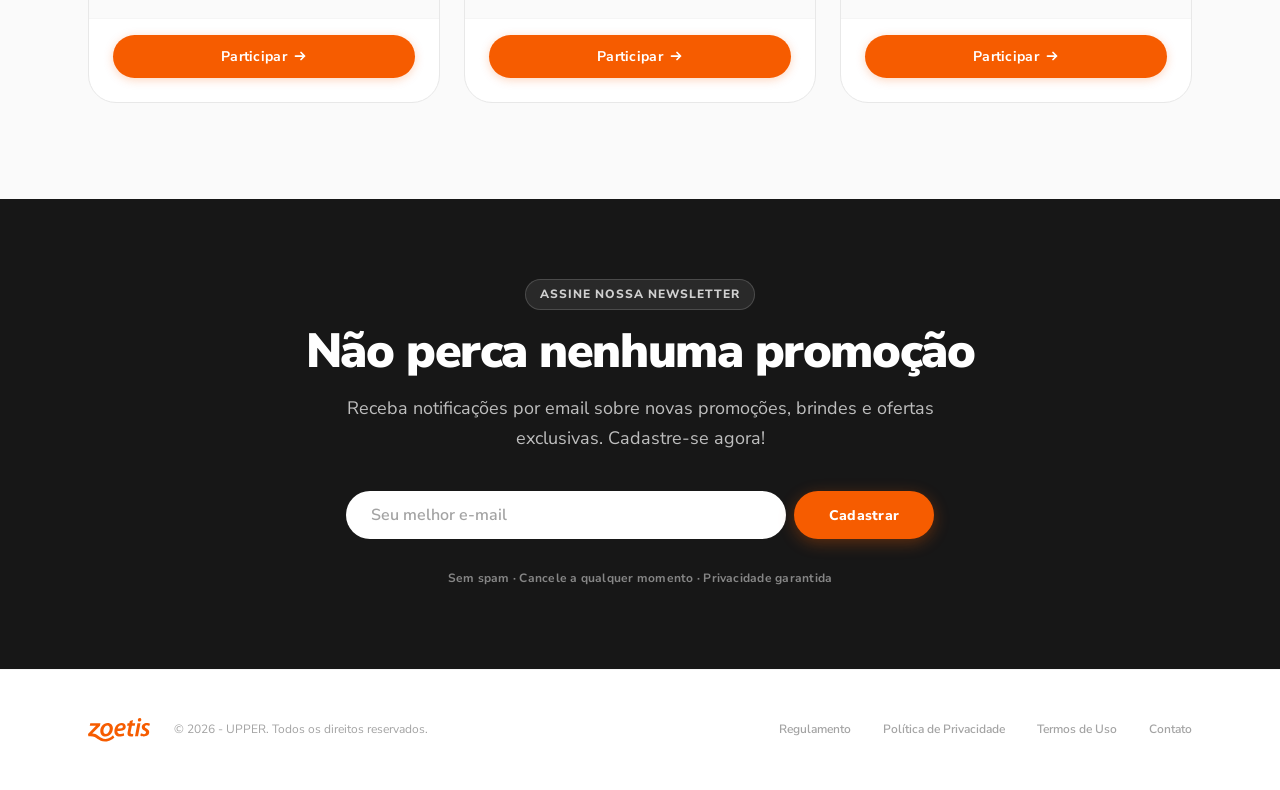
==== commit 1eaaddca: "resolve conflitos de merge publicados" ====
--- a/index.html
+++ b/index.html
@@ -1,6 +1,5 @@
 <!DOCTYPE html>
 <html lang="pt-BR" data-theme="zoetis">
-<<<<<<< HEAD
 
 <head>
   <meta charset="UTF-8" />
@@ -37,44 +36,11 @@
             <svg class="header__logo-chevron" viewBox="0 0 16 16" fill="none" aria-hidden="true">
               <path d="M4 6l4 4 4-4" stroke="currentColor" stroke-width="1.5" stroke-linecap="round"
                 stroke-linejoin="round" />
-=======
-<head>
-  <meta charset="UTF-8" />
-  <meta name="viewport" content="width=device-width, initial-scale=1.0" />
-  <meta name="description" content="Campanha Compre e Ganhe Zoetis — Adquira produtos participantes e concorra a brindes exclusivos." />
-  <title>Compre &amp; Ganhe — Zoetis</title>
-
-  <!-- Preconnect Google Fonts -->
-  <link rel="preconnect" href="https://fonts.googleapis.com" />
-  <link rel="preconnect" href="https://fonts.gstatic.com" crossorigin />
-
-  <!-- Themes first, then styles -->
-  <link rel="stylesheet" href="css/themes.css" />
-  <link rel="stylesheet" href="css/styles.css" />
-</head>
-
-<body>
-
-  <!-- ==========================================
-       HEADER
-  =========================================== -->
-  <header class="header" role="banner">
-    <div class="container">
-      <div class="header__inner">
-
-        <!-- Brand / Logo + Switcher -->
-        <div class="header__brand">
-          <button class="header__logo-btn" aria-haspopup="true" aria-expanded="false" aria-label="Selecionar marca">
-            <img src="" data-logo="light" alt="Zoetis" height="32" />
-            <svg class="header__logo-chevron" viewBox="0 0 16 16" fill="none" aria-hidden="true">
-              <path d="M4 6l4 4 4-4" stroke="currentColor" stroke-width="1.5" stroke-linecap="round" stroke-linejoin="round"/>
->>>>>>> 3773146bd72f5ff921b4f8048dbde727f5d16448
             </svg>
           </button>
 
           <div class="brand-dropdown" role="menu" aria-label="Selecionar marca">
             <div class="brand-dropdown__label">Marcas</div>
-<<<<<<< HEAD
             <!-- Populated by theme-switcher.js -->
           </div>
         </div>
@@ -82,36 +48,12 @@
         <!-- Login CTA -->
         <button class="btn btn--primary btn--sm" data-open-login aria-label="Entrar na plataforma">
           Entrar
-=======
-            <!-- Items populated by theme-switcher.js -->
-          </div>
-        </div>
-
-        <!-- Desktop Nav -->
-        <nav class="header__nav" aria-label="Menu principal">
-          <a href="#promocao" class="header__nav-link active">Promoção</a>
-          <a href="#como-funciona" class="header__nav-link">Como funciona</a>
-          <a href="#brindes" class="header__nav-link">Brindes</a>
-          <a href="#ranking" class="header__nav-link">Ranking</a>
-        </nav>
-
-        <!-- Actions -->
-        <div class="header__actions">
-          <a href="#promocao" class="btn btn--primary btn--sm">Participar agora</a>
-          <div class="header__avatar" aria-label="Perfil do usuário" title="Dr. Paulo Mendes">PM</div>
-        </div>
-
-        <!-- Mobile Toggle -->
-        <button class="header__menu-toggle" aria-label="Abrir menu" aria-expanded="false">
-          <span></span><span></span><span></span>
->>>>>>> 3773146bd72f5ff921b4f8048dbde727f5d16448
         </button>
 
       </div>
     </div>
   </header>
 
-<<<<<<< HEAD
 
   <!-- ==========================================
        HERO — title + filters
@@ -538,476 +480,6 @@
     </div>
 
   </div><!-- /#login-modal -->
-=======
-  <!-- Mobile nav drawer -->
-  <nav class="mobile-nav" aria-label="Menu mobile">
-    <a href="#promocao">Promoção</a>
-    <a href="#como-funciona">Como funciona</a>
-    <a href="#brindes">Brindes</a>
-    <a href="#ranking">Ranking</a>
-    <a href="#promocao" class="btn btn--primary" style="margin-top:8px; display:flex; justify-content:center;">Participar agora</a>
-  </nav>
-
-  <main>
-
-    <!-- ==========================================
-         HERO
-    =========================================== -->
-    <section class="hero" id="promocao" aria-labelledby="hero-title">
-      <div class="container">
-        <div class="hero__inner">
-
-          <!-- Left: copy -->
-          <div class="hero__content">
-            <div class="hero__eyebrow">
-              <span class="hero__eyebrow-dot" aria-hidden="true"></span>
-              Campanha ativa &bull; 2º semestre 2026
-            </div>
-
-            <h1 class="hero__title" id="hero-title">
-              <span class="blur-fade blur-fade--d0">Compre mais,</span>
-              <span class="blur-fade blur-fade--d1"><em>ganhe muito</em></span>
-              <span class="blur-fade blur-fade--d2">mais.</span>
-            </h1>
-
-            <p class="hero__subtitle">
-              Adquira produtos participantes, cadastre seus cupons
-              e concorra a brindes exclusivos que fazem diferença na sua
-              rotina profissional.
-            </p>
-
-            <div class="hero__ctas">
-              <a href="#como-funciona" class="btn btn--primary btn--lg">
-                Participar da campanha
-                <svg width="16" height="16" viewBox="0 0 16 16" fill="none" aria-hidden="true">
-                  <path d="M3 8h10M9 4l4 4-4 4" stroke="currentColor" stroke-width="2" stroke-linecap="round" stroke-linejoin="round"/>
-                </svg>
-              </a>
-              <a href="#regulamento" class="btn btn--outline btn--lg">Ver regulamento</a>
-            </div>
-
-            <div class="hero__meta">
-              <div class="hero__meta-item">
-                <span class="hero__meta-value">+1.200</span>
-                <span class="hero__meta-label">Participantes</span>
-              </div>
-              <div class="hero__meta-divider" aria-hidden="true"></div>
-              <div class="hero__meta-item">
-                <span class="hero__meta-value">48</span>
-                <span class="hero__meta-label">Brindes entregues</span>
-              </div>
-              <div class="hero__meta-divider" aria-hidden="true"></div>
-              <div class="hero__meta-item">
-                <div class="hero__avatars" aria-label="Últimos participantes">
-                  <div class="hero__avatar-item" aria-hidden="true">JM</div>
-                  <div class="hero__avatar-item" aria-hidden="true">CR</div>
-                  <div class="hero__avatar-item" aria-hidden="true">LS</div>
-                  <div class="hero__avatar-more" aria-hidden="true">+9</div>
-                </div>
-                <span class="hero__meta-label" style="margin-top:6px;">Esta semana</span>
-              </div>
-            </div>
-          </div>
-
-          <!-- Right: visual composition -->
-          <div class="hero__visual" aria-hidden="true">
-            <div class="hero__image-wrap">
-              <div class="hero__image-placeholder">
-                <!-- SVG illustration: vet professional -->
-               <!-- IMAGEM AQUI  -->
-                <img src="assets/images/woman-hero-section.png" alt="Hero Image" class="hero__image">
-                <!-- <svg class="hero__vet-illustration" viewBox="0 0 480 420" fill="none" xmlns="http://www.w3.org/2000/svg"> -->
-                               <!-- IMAGEM AQUI  -->
-
-                  <!-- Body/coat -->
-                  <rect x="140" y="200" width="200" height="220" rx="24" fill="#F4F4F4"/>
-                  <!-- Collar -->
-                  <rect x="210" y="200" width="60" height="30" rx="8" fill="#E0E0E0"/>
-                  <!-- Face -->
-                  <circle cx="240" cy="160" r="70" fill="#FDDCB4"/>
-                  <!-- Hair -->
-                  <path d="M170 130 Q185 80 240 75 Q295 80 310 130 Q300 100 240 95 Q180 100 170 130Z" fill="#4A3728"/>
-                  <!-- Eyes -->
-                  <circle cx="218" cy="155" r="7" fill="#333"/>
-                  <circle cx="262" cy="155" r="7" fill="#333"/>
-                  <circle cx="221" cy="153" r="2.5" fill="#fff"/>
-                  <circle cx="265" cy="153" r="2.5" fill="#fff"/>
-                  <!-- Smile -->
-                  <path d="M225 175 Q240 188 255 175" stroke="#C4845A" stroke-width="2.5" stroke-linecap="round" fill="none"/>
-                  <!-- Stethoscope -->
-                  <path d="M190 240 Q175 280 180 310 Q185 335 210 340" stroke="#888" stroke-width="4" stroke-linecap="round" fill="none"/>
-                  <circle cx="210" cy="340" r="12" fill="none" stroke="#888" stroke-width="4"/>
-                  <!-- Coat pocket -->
-                  <rect x="260" y="280" width="50" height="36" rx="8" fill="#E8E8E8"/>
-                  <!-- Pen in pocket -->
-                  <rect x="272" y="270" width="5" height="28" rx="2.5" fill="var(--color-primary)"/>
-                  <!-- Name badge -->
-                  <rect x="155" y="250" width="70" height="36" rx="8" fill="#fff" stroke="#E0E0E0" stroke-width="1.5"/>
-                  <rect x="163" y="258" width="40" height="4" rx="2" fill="#DDD"/>
-                  <rect x="163" y="267" width="28" height="4" rx="2" fill="#EEE"/>
-                  <!-- Dog silhouette in arms -->
-                  <ellipse cx="310" cy="290" rx="52" ry="38" fill="#D4A96A"/>
-                  <circle cx="350" cy="268" r="24" fill="#D4A96A"/>
-                  <ellipse cx="362" cy="258" rx="10" ry="7" fill="#C49052" transform="rotate(-20 362 258)"/>
-                  <ellipse cx="340" cy="258" rx="10" ry="7" fill="#C49052" transform="rotate(20 340 258)"/>
-                  <circle cx="355" cy="272" r="4" fill="#8B5E3C"/>
-                  <path d="M343 282 Q355 290 367 282" stroke="#8B5E3C" stroke-width="2" stroke-linecap="round" fill="none"/>
-                </svg>
-              </div>
-            </div>
-
-            <!-- Floating card: gift highlight -->
-            <div class="hero__card hero__card--gift" aria-hidden="true">
-              <div class="hero__card-inner">
-                <div>
-                  <div class="hero__card-label">Brinde destaque</div>
-                  <div class="hero__card-value">iPhone 17</div>
-                  <div class="hero__card-sub">sorteio em dezembro</div>
-                </div>
-                <div style="font-size:28px;">🎁</div>
-              </div>
-            </div>
-
-            <!-- Floating card: ranking -->
-            <div class="hero__card hero__card--rank" aria-hidden="true">
-              <div class="hero__card-label">Sua posição</div>
-              <div class="hero__card-value">#12</div>
-              <div class="hero__card-sub">de 1.200 participantes</div>
-            </div>
-
-            <!-- Floating seal -->
-            <!-- <div class="hero__card hero__card--seal" aria-hidden="true">
-              <div class="hero__card-seal-label">Campanha</div>
-              <div style="font-size:22px; margin: 4px 0;">⭐</div>
-              <div class="hero__card-gift-text">2026</div>
-            </div> -->
-          </div>
-
-        </div>
-      </div>
-    </section>
-
-    <!-- ==========================================
-         BENEFITS
-    =========================================== -->
-    <section class="section" id="beneficios" aria-labelledby="benefits-title">
-      <div class="container">
-
-        <header class="section__header reveal">
-          <div class="section__eyebrow">
-            <span class="section__eyebrow-line" aria-hidden="true"></span>
-            Por que participar
-          </div>
-          <h2 class="section__title" id="benefits-title">Vantagens que<br />valem cada compra.</h2>
-        </header>
-
-        <div class="benefits__grid">
-
-          <!-- Featured card -->
-          <div class="benefit-card benefit-card--featured reveal reveal-delay-1" aria-label="Brindes exclusivos">
-            <div class="benefit-card__icon" aria-hidden="true">🏆</div>
-            <div class="benefit-card__tag">Destaque</div>
-            <h3 class="benefit-card__title">Brindes exclusivos para quem mais compra</h3>
-            <p class="benefit-card__desc">Produtos selecionados para profissionais exigentes. Cada ponto acumulado aproxima você de recompensas reais.</p>
-            <span class="benefit-card__number" aria-hidden="true">01</span>
-          </div>
-
-          <!-- Medium card -->
-          <div class="benefit-card benefit-card--md reveal reveal-delay-2">
-            <div class="benefit-card__icon" aria-hidden="true">⚡</div>
-            <h3 class="benefit-card__title">Participação simples e rápida</h3>
-            <p class="benefit-card__desc">Cadastre o cupom em menos de 2 minutos. Sem burocracia, sem complicação.</p>
-            <span class="benefit-card__number" aria-hidden="true">02</span>
-          </div>
-
-          <!-- Small card -->
-          <div class="benefit-card benefit-card--sm reveal reveal-delay-3">
-            <div class="benefit-card__icon" aria-hidden="true">🔄</div>
-            <h3 class="benefit-card__title">Sorteios recorrentes</h3>
-            <p class="benefit-card__desc">Novas oportunidades a cada mês ao longo de toda a campanha.</p>
-            <span class="benefit-card__number" aria-hidden="true">03</span>
-          </div>
-
-          <!-- Wide card with 2 columns inside -->
-          <div class="benefit-card benefit-card--wide reveal reveal-delay-1">
-            <div>
-              <div class="benefit-card__icon" aria-hidden="true">📊</div>
-              <h3 class="benefit-card__title">Acompanhe seu progresso</h3>
-              <p class="benefit-card__desc">Painel em tempo real com sua pontuação, posição no ranking e histórico de cupons.</p>
-            </div>
-            <div style="display:flex; flex-direction:column; gap:12px;">
-              <div style="background:var(--color-surface); border-radius:var(--radius-sm); padding:14px 16px;">
-                <div style="font-size:11px; font-weight:700; text-transform:uppercase; letter-spacing:0.06em; color:var(--neutral-400); margin-bottom:4px;">Seus pontos</div>
-                <div style="font-size:28px; font-weight:900; color:var(--color-primary); line-height:1;">3.480</div>
-              </div>
-              <div style="background:var(--color-surface); border-radius:var(--radius-sm); padding:14px 16px;">
-                <div style="font-size:11px; font-weight:700; text-transform:uppercase; letter-spacing:0.06em; color:var(--neutral-400); margin-bottom:4px;">Ranking</div>
-                <div style="font-size:28px; font-weight:900; color:var(--color-text); line-height:1;">#12</div>
-              </div>
-            </div>
-          </div>
-
-          <!-- Accent card -->
-          <div class="benefit-card benefit-card--accent reveal reveal-delay-2">
-            <div class="benefit-card__icon" aria-hidden="true">🛡️</div>
-            <h3 class="benefit-card__title">Transparência total</h3>
-            <p class="benefit-card__desc">Regulamento claro, ganhadores publicados e resultados verificáveis a qualquer momento.</p>
-            <span class="benefit-card__number" aria-hidden="true">04</span>
-          </div>
-
-        </div>
-      </div>
-    </section>
-
-    <!-- ==========================================
-         HOW IT WORKS
-    =========================================== -->
-    <section class="section how-it-works" id="como-funciona" aria-labelledby="steps-title">
-      <div class="container">
-
-        <header class="section__header section__header--center reveal">
-          <div class="section__eyebrow">
-            <span class="section__eyebrow-line" aria-hidden="true"></span>
-            Passo a passo
-            <span class="section__eyebrow-line" aria-hidden="true"></span>
-          </div>
-          <h2 class="section__title" id="steps-title">Simples assim.</h2>
-          <p class="section__desc">Da compra ao brinde, tudo acontece de forma direta e transparente.</p>
-        </header>
-
-        <div class="steps-timeline" role="list">
-
-          <div class="step reveal reveal-delay-1" role="listitem">
-            <div class="step__badge" aria-hidden="true">1</div>
-            <div class="step__body">
-              <div class="step__icon" aria-hidden="true">🛒</div>
-              <div class="step__title">Compre os produtos participantes</div>
-              <p class="step__desc">Adquira qualquer produto Zoetis da lista de participantes junto ao seu distribuidor habitual.</p>
-            </div>
-          </div>
-
-          <div class="step reveal reveal-delay-2" role="listitem">
-            <div class="step__badge" aria-hidden="true">2</div>
-            <div class="step__body">
-              <div class="step__icon" aria-hidden="true">🎟️</div>
-              <div class="step__title">Cadastre o cupom fiscal</div>
-              <p class="step__desc">Acesse a plataforma, informe os dados da nota fiscal e confirme a compra com poucos cliques.</p>
-            </div>
-          </div>
-
-          <div class="step reveal reveal-delay-3" role="listitem">
-            <div class="step__badge" aria-hidden="true">3</div>
-            <div class="step__body">
-              <div class="step__icon" aria-hidden="true">⭐</div>
-              <div class="step__title">Acumule pontos automaticamente</div>
-              <p class="step__desc">Cada produto gera pontuação proporcional ao valor. Quanto mais você compra, mais pontos acumula.</p>
-            </div>
-          </div>
-
-          <div class="step reveal reveal-delay-4" role="listitem">
-            <div class="step__badge" aria-hidden="true">4</div>
-            <div class="step__body">
-              <div class="step__icon" aria-hidden="true">📈</div>
-              <div class="step__title">Acompanhe o ranking</div>
-              <p class="step__desc">Monitore sua posição em tempo real e veja quem está à sua frente para superar na próxima compra.</p>
-            </div>
-          </div>
-
-          <div class="step reveal reveal-delay-5" role="listitem">
-            <div class="step__badge" aria-hidden="true">5</div>
-            <div class="step__body">
-              <div class="step__icon" aria-hidden="true">🎁</div>
-              <div class="step__title">Resgate seus brindes</div>
-              <p class="step__desc">Ao final de cada ciclo, os melhores colocados são premiados. Simples, justo e transparente.</p>
-            </div>
-          </div>
-
-        </div>
-      </div>
-    </section>
-
-    <!-- ==========================================
-         PRODUCTS
-    =========================================== -->
-    <section class="section products" id="produtos" aria-labelledby="products-title">
-      <div class="container">
-
-        <header class="section__header reveal" style="display:flex; align-items:flex-end; justify-content:space-between; max-width:100%; margin-bottom:var(--sp-8);">
-          <div>
-            <div class="section__eyebrow">
-              <span class="section__eyebrow-line" aria-hidden="true"></span>
-              Catálogo
-            </div>
-            <h2 class="section__title" id="products-title" style="margin-bottom:0;">Produtos participantes</h2>
-          </div>
-          <a href="#regulamento" class="btn btn--outline" style="flex-shrink:0;">Ver todos</a>
-        </header>
-
-        <div class="products__grid">
-
-          <article class="product-card reveal reveal-delay-1">
-            <div class="product-card__img">
-              <img src="assets/images/simparic.png" alt="Product Image" class="product-card__img-inner">
-              <span class="product-card__badge">Destaque</span>
-            </div>
-            <div class="product-card__body">
-              <div class="product-card__category">Antiparasitários</div>
-              <h3 class="product-card__name">Simparic</h3>
-              <p class="product-card__desc">Proteção completa contra pulgas, carrapatos e vermes em dose única mensal.</p>
-              
-            </div>
-          </article>
-
-          <article class="product-card reveal reveal-delay-2">
-            <div class="product-card__img">
-              <img src="assets/images/apoquel.png" alt="Product Image" class="product-card__img-inner">
-            </div>
-            <div class="product-card__body">
-              <div class="product-card__category">Dermatologia</div>
-              <h3 class="product-card__name">Apoquel 16mg</h3>
-              <p class="product-card__desc">Controle rápido do prurido em cães com dermatite alérgica.</p>
-              
-            </div>
-          </article>
-
-          <article class="product-card reveal reveal-delay-3">
-            <div class="product-card__img">
-              <img src="assets/images/vanguard.jpg" alt="Product Image" class="product-card__img-inner">
-            </div>
-            <div class="product-card__body">
-              <div class="product-card__category">Vacinas</div>
-              <h3 class="product-card__name">Vanguard Plus</h3>
-              <p class="product-card__desc">Vacina polivalente para cães com alta eficácia comprovada.</p>
-              
-            </div>
-          </article>
-
-          
-
-        </div>
-      </div>
-    </section>
-
-    <!-- ==========================================
-         GIFTS
-    =========================================== -->
-    <section class="section gifts" id="brindes" aria-labelledby="gifts-title">
-      <div class="container">
-
-        <header class="section__header section__header--center reveal">
-          <div class="section__eyebrow">
-            <span class="section__eyebrow-line" aria-hidden="true"></span>
-            Brindes exclusivos
-            <span class="section__eyebrow-line" aria-hidden="true"></span>
-          </div>
-          <h2 class="section__title" id="gifts-title">Recompensas que<br />você vai querer.</h2>
-          <p class="section__desc">Os melhores colocados no ranking ao final de cada período garantem prêmios selecionados para profissionais.</p>
-        </header>
-
-        <div class="gifts__grid">
-
-          <!-- Featured gift -->
-          <article class="gift-card gift-card--featured reveal reveal-delay-1">
-            <div class="gift-card__img" aria-hidden="true">
-              <img src="assets/images/iphone.webp" alt="Gift Image" class="gift-card__img-inner">
-              <span class="gift-card__img-label">1º lugar</span>
-            </div>
-            <div class="gift-card__body">
-              <div class="gift-card__rank">
-                <svg width="12" height="12" viewBox="0 0 12 12" fill="currentColor" aria-hidden="true"><polygon points="6,1 7.5,4.5 11,5 8.5,7.5 9,11 6,9.5 3,11 3.5,7.5 1,5 4.5,4.5"/></svg>
-                Grande Prêmio · Dezembro 2026
-              </div>
-              <h3 class="gift-card__name">iPhone 17 Pro Max</h3>
-              <p class="gift-card__desc">O smartphone mais avançado da Apple. Para quem chegou ao topo e merece o melhor.</p>
-              <!-- <div class="gift-card__value">
-                <span class="gift-card__value-currency">R$</span>
-                <span class="gift-card__value-amount">7.999</span>
-                <span class="gift-card__value-label">valor de mercado</span>
-              </div> -->
-            </div>
-          </article>
-
-          <!-- Gift 2 -->
-          <article class="gift-card reveal reveal-delay-2">
-            <div class="gift-card__img" aria-hidden="true">
-              <img src="assets/images/airpads.jpg" alt="Gift Image" class="gift-card__img-inner">
-              <span class="gift-card__img-label">2º lugar</span>
-            </div>
-            <div class="gift-card__body">
-              <div class="gift-card__rank">
-                <svg width="12" height="12" viewBox="0 0 12 12" fill="currentColor" aria-hidden="true"><polygon points="6,1 7.5,4.5 11,5 8.5,7.5 9,11 6,9.5 3,11 3.5,7.5 1,5 4.5,4.5"/></svg>
-                2º Lugar · Dezembro 2026
-              </div>
-              <h3 class="gift-card__name">AirPods Pro 4</h3>
-              <p class="gift-card__desc">Áudio premium com cancelamento ativo de ruído para o dia a dia.</p>
-              <!-- <div class="gift-card__value">
-                <span class="gift-card__value-currency">R$</span>
-                <span class="gift-card__value-amount">2.199</span>
-                <span class="gift-card__value-label">valor de mercado</span>
-              </div> -->
-            </div>
-          </article>
-
-          <!-- Gift 3 -->
-          <article class="gift-card reveal reveal-delay-3">
-            <div class="gift-card__img" aria-hidden="true">
-              <img src="assets/images/watch.webp" alt="Gift Image" class="gift-card__img-inner">
-              
-              <span class="gift-card__img-label">3º lugar</span>
-            </div>
-            <div class="gift-card__body">
-              <div class="gift-card__rank">
-                <svg width="12" height="12" viewBox="0 0 12 12" fill="currentColor" aria-hidden="true"><polygon points="6,1 7.5,4.5 11,5 8.5,7.5 9,11 6,9.5 3,11 3.5,7.5 1,5 4.5,4.5"/></svg>
-                3º Lugar · Dezembro 2026
-              </div>
-              <h3 class="gift-card__name">Apple Watch Ultra 3</h3>
-              <p class="gift-card__desc">Smartwatch com monitoramento de saúde e conectividade completa.</p>
-              <!-- <div class="gift-card__value">
-                <span class="gift-card__value-currency">R$</span>
-                <span class="gift-card__value-amount">2.799</span>
-                <span class="gift-card__value-label">valor de mercado</span>
-              </div> -->
-            </div>
-          </article>
-
-        </div>
-
-        <!-- Bottom note -->
-        <p style="text-align:center; margin-top:var(--sp-6); font-size:var(--text-sm); color:var(--neutral-400);" class="reveal">
-          Premiações adicionais para 4º ao 10º lugar. <a href="#regulamento" style="color:var(--color-primary); font-weight:700;">Ver regulamento completo →</a>
-        </p>
-
-      </div>
-    </section>
-
-    <!-- ==========================================
-         CTA FINAL
-    =========================================== -->
-    <section class="cta-final" id="ranking" aria-labelledby="cta-title">
-      <div class="container">
-        <div class="cta-final__inner">
-
-          <div class="cta-final__content reveal">
-            <div class="cta-final__eyebrow">Não perca tempo</div>
-            <h2 class="cta-final__title" id="cta-title">O ranking está<br />se formando agora</h2>
-            <p class="cta-final__desc">Cada compra conta. Cadastre seus cupons, suba no ranking e garanta os melhores brindes antes que a campanha encerre.</p>
-            <p class="cta-final__note">Encerramento: 31 de dezembro de 2026</p>
-          </div>
-
-          <div class="cta-final__actions reveal reveal-delay-2">
-            <a href="#como-funciona" class="btn btn--primary btn--lg">Participar da campanha
-            <svg width="16" height="16" viewBox="0 0 16 16" fill="none" aria-hidden="true">
-              <path d="M3 8h10M9 4l4 4-4 4" stroke="currentColor" stroke-width="2" stroke-linecap="round" stroke-linejoin="round"/>
-            </svg></a>
-            <a href="#regulamento" class="btn btn--ghost btn--lg">Ver regulamento</a>
-          </div>
-
-        </div>
-      </div>
-    </section>
-
-  </main>
->>>>>>> 3773146bd72f5ff921b4f8048dbde727f5d16448
 
   <!-- ==========================================
        FOOTER
@@ -1018,15 +490,9 @@
 
         <div class="footer__brand">
           <div class="footer__logo">
-<<<<<<< HEAD
             <img src="" data-logo="light" alt="Logo" height="24" />
           </div>
           <span class="footer__copy">&copy; 2026 - UPPER. Todos os direitos reservados.</span>
-=======
-            <img src="" data-logo="light" alt="Zoetis" height="24" />
-          </div>
-          <span class="footer__copy">&copy; 2026 Zoetis. Todos os direitos reservados.</span>
->>>>>>> 3773146bd72f5ff921b4f8048dbde727f5d16448
         </div>
 
         <nav class="footer__links" aria-label="Links do rodapé">
@@ -1040,7 +506,6 @@
     </div>
   </footer>
 
-<<<<<<< HEAD
   <!-- Scripts — order matters -->
   <script src="js/theme-switcher.js"></script>
   <script src="js/auth.js"></script>
@@ -1048,11 +513,4 @@
 
 </body>
 
-=======
-  <!-- Scripts -->
-  <script src="js/theme-switcher.js"></script>
-  <script src="js/main.js"></script>
-
-</body>
->>>>>>> 3773146bd72f5ff921b4f8048dbde727f5d16448
 </html>
--- a/css/themes.css
+++ b/css/themes.css
@@ -40,7 +40,6 @@
   --logo-light:         url('../assets/logos/boehringer-light.svg');
   --logo-dark:          url('../assets/logos/boehringer-dark.svg');
 }
-<<<<<<< HEAD
 
 [data-theme="geneca"] {
   --color-primary:      #009D00;
@@ -93,5 +92,3 @@
   --logo-light:         url('../assets/logos/default-light.svg');
   --logo-dark:          url('../assets/logos/default-dark.svg');
 }
-=======
->>>>>>> 3773146bd72f5ff921b4f8048dbde727f5d16448
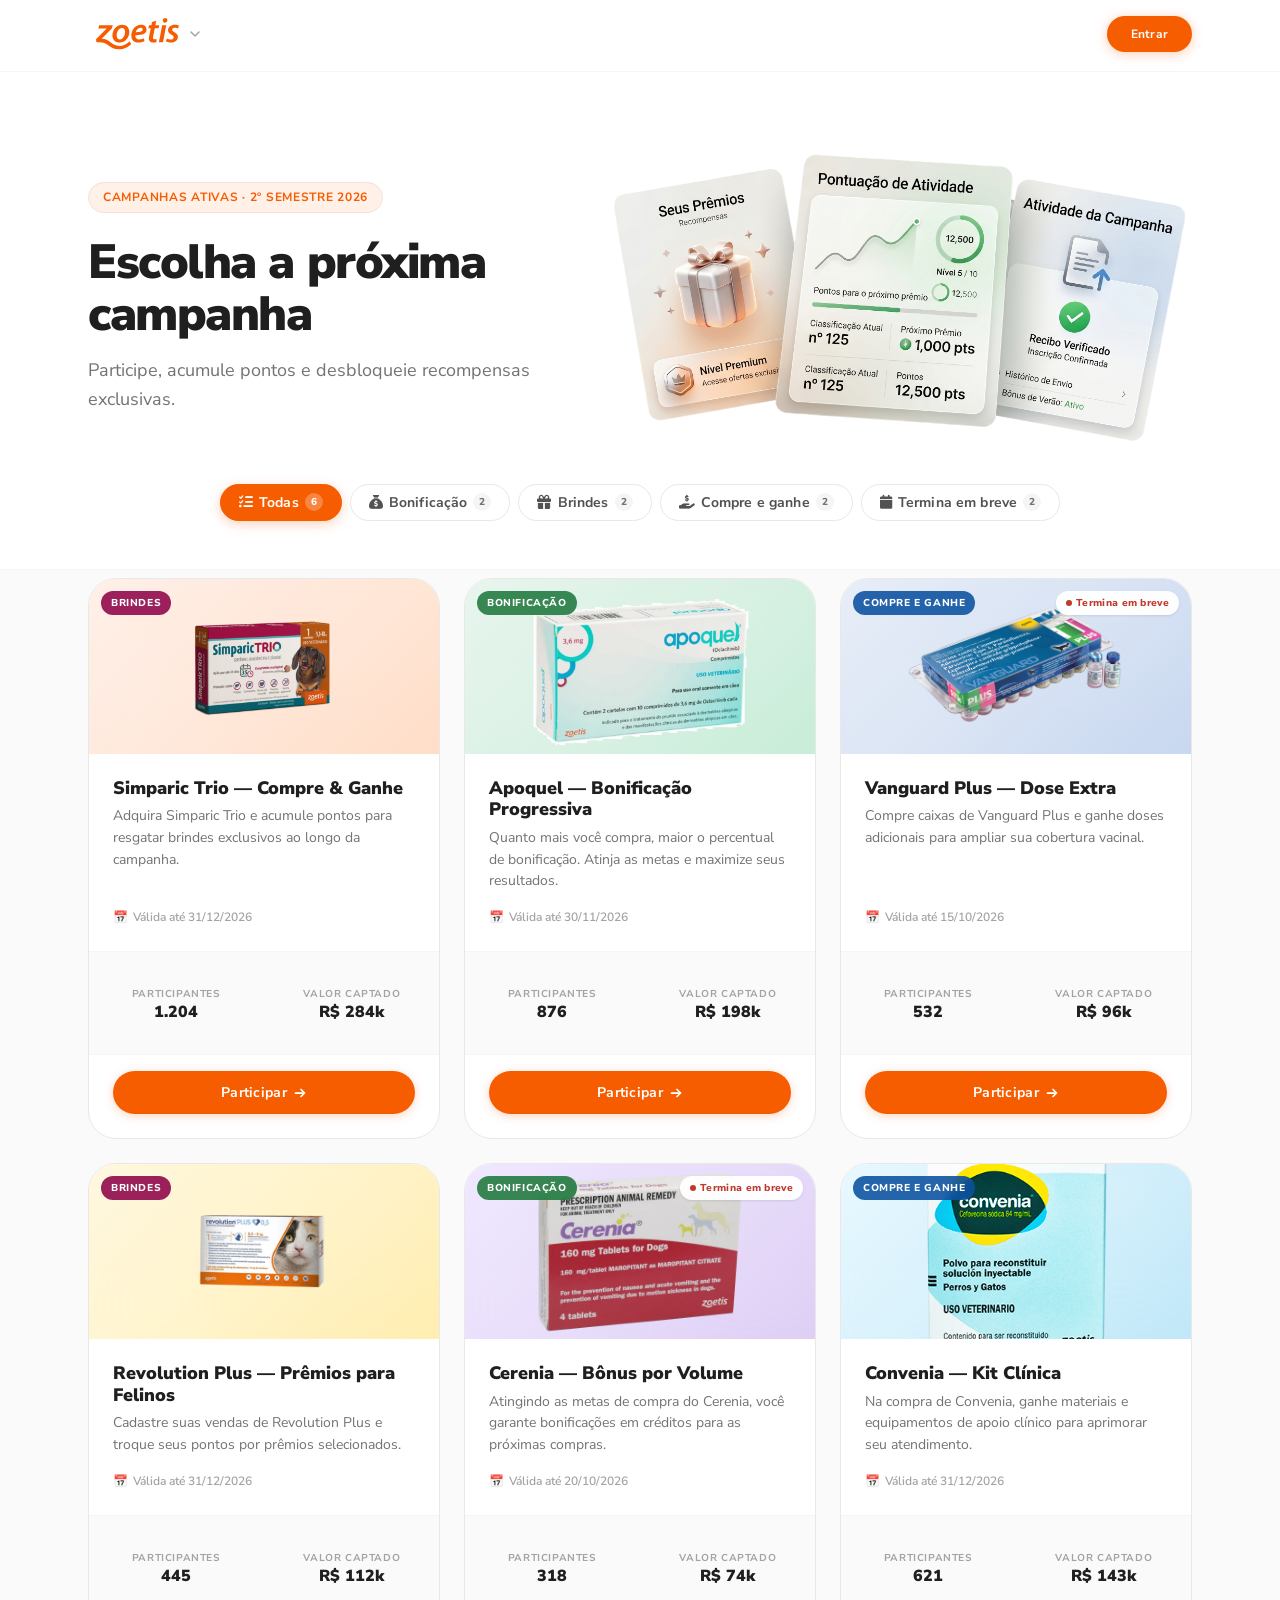
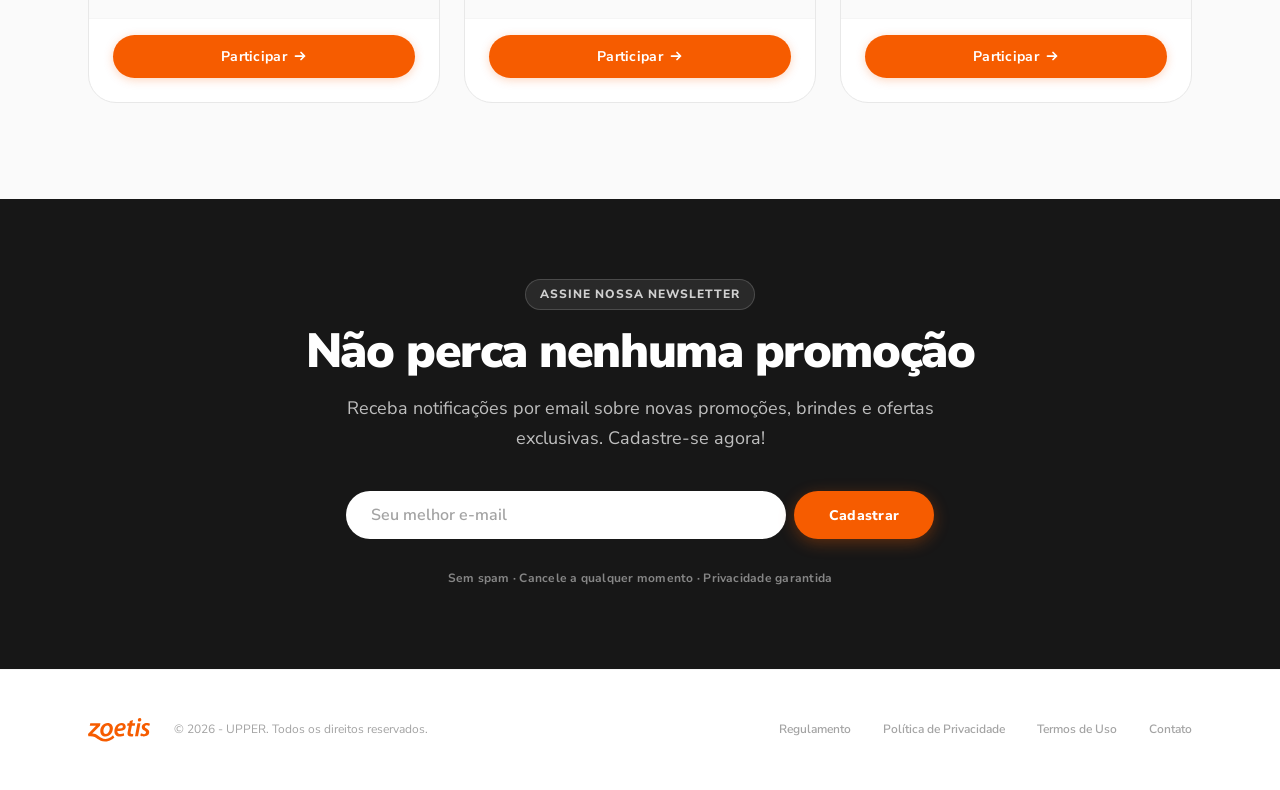
==== commit fdb9e78e: "V1 - Autenticação por OTP" ====
--- a/index.html
+++ b/index.html
@@ -441,41 +441,43 @@
       <button class="login-modal__close" aria-label="Fechar modal">&#x2715;</button>
 
       <div class="login-modal__inner">
-        <h2 class="login-modal__heading" id="modal-heading">Entrar na campanha</h2>
-        <p class="login-modal__sub">Acesse sua conta para ver seu progresso e participar das promoções ativas.</p>
-
-        <!-- Role tabs -->
-        <div class="login-modal__tabs" role="tablist" aria-label="Tipo de acesso">
-          <button class="login-modal__tab active" role="tab" aria-selected="true" data-role="user"
-            id="tab-user">Usuário</button>
-          <button class="login-modal__tab" role="tab" aria-selected="false" data-role="admin"
-            id="tab-admin">Administrador</button>
-        </div>
+        <button class="login-modal__back" type="button" data-login-back> <i class="fa-solid fa-left-long"></i>     Voltar</button>
+        <h2 class="login-modal__heading" id="modal-heading">Login na plataforma</h2>
+        <p class="login-modal__sub" id="login-modal-sub">Acesse sua conta para ver seu progresso e participar das promoções ativas.</p>
 
         <!-- Form -->
         <form id="login-form" novalidate autocomplete="off">
-          <div class="login-modal__fields">
-            <div class="login-modal__field">
-              <label class="login-modal__label" for="login-email">E-mail</label>
-              <input class="login-modal__input" type="email" id="login-email" name="email"
-                placeholder="user@user.com.br" autocomplete="username" required />
-            </div>
-            <div class="login-modal__field">
-              <label class="login-modal__label" for="login-password">Senha</label>
-              <input class="login-modal__input" type="password" id="login-password" name="password"
-                placeholder="••••••••" autocomplete="current-password" required />
-            </div>
+          <div class="login-modal__step active" data-login-step="email">
+            <div class="login-modal__fields">
+              <div class="login-modal__field">
+                <label class="login-modal__label" for="login-email">E-mail</label>
+                <input class="login-modal__input" type="email" id="login-email" name="email"
+                  placeholder="Insira o e-mail cadastrado" autocomplete="username" required />
+              </div>
+            </div>
+
+            <p class="login-modal__hint">Usuários padrões para demonstração: <br><strong>user@user.com | código OTP - 123456</strong><br><strong>admin@admin.com | código OTP - 654321</strong></p>
+          </div>
+
+          <div class="login-modal__step" data-login-step="otp">
+            <div class="login-modal__otp-group" aria-label="Código de verificação de 6 dígitos">
+              <input class="login-modal__otp-input" type="text" inputmode="numeric" pattern="[0-9]*" maxlength="1" autocomplete="one-time-code" aria-label="Dígito 1 do código" data-otp-input />
+              <input class="login-modal__otp-input" type="text" inputmode="numeric" pattern="[0-9]*" maxlength="1" autocomplete="one-time-code" aria-label="Dígito 2 do código" data-otp-input />
+              <input class="login-modal__otp-input" type="text" inputmode="numeric" pattern="[0-9]*" maxlength="1" autocomplete="one-time-code" aria-label="Dígito 3 do código" data-otp-input />
+              <input class="login-modal__otp-input" type="text" inputmode="numeric" pattern="[0-9]*" maxlength="1" autocomplete="one-time-code" aria-label="Dígito 4 do código" data-otp-input />
+              <input class="login-modal__otp-input" type="text" inputmode="numeric" pattern="[0-9]*" maxlength="1" autocomplete="one-time-code" aria-label="Dígito 5 do código" data-otp-input />
+              <input class="login-modal__otp-input" type="text" inputmode="numeric" pattern="[0-9]*" maxlength="1" autocomplete="one-time-code" aria-label="Dígito 6 do código" data-otp-input />
+            </div>
+
+            <button class="login-modal__resend" type="button" data-resend-otp disabled>Reenviar código em 60s</button>
+            <div id="login-message" class="login-modal__message" role="status" aria-live="polite"></div>
           </div>
 
           <!-- Inline error -->
           <div id="login-error" class="login-modal__error" role="alert" aria-live="polite"></div>
 
-          <button class="login-modal__submit" type="submit">Entrar</button>
+          <button class="login-modal__submit" type="submit">Enviar código por e-mail</button>
         </form>
-
-        <p class="login-modal__hint">Usuários padrões para demonstração: <br><strong>user@user.com -
-            admin@admin.com</strong></p>
-        <p class="login-modal__hint">Senha padrão para demonstração: <strong>1234</strong></p>
       </div>
     </div>
 
--- a/css/promotions.css
+++ b/css/promotions.css
@@ -681,34 +681,36 @@
   line-height: 1.5;
 }
 
-/* Role tabs */
-.login-modal__tabs {
-  display: flex;
-  gap: 4px;
-  background: var(--neutral-100);
-  border-radius: var(--radius-sm);
-  padding: 4px;
-  margin-bottom: var(--sp-4);
-}
-
-.login-modal__tab {
-  flex: 1;
-  padding: 8px;
-  border-radius: var(--radius-xs);
-  font-size: var(--text-sm);
-  font-weight: 700;
-  text-align: center;
-  cursor: pointer;
+.login-modal__back {
+  display: none;
+  align-items: center;
+  width: fit-content;
+  padding: 0;
+  margin-bottom: var(--sp-2);
+  gap: var(--sp-1);
   border: none;
   background: transparent;
-  color: var(--neutral-500);
-  transition: background var(--duration-fast), color var(--duration-fast), box-shadow var(--duration-fast);
-}
-
-.login-modal__tab.active {
-  background: #FFFFFF;
-  color: var(--color-text);
-  box-shadow: var(--shadow-xs);
+  color: var(--neutral-600);
+  font-family: var(--font-base);
+  font-size: var(--text-sm);
+  font-weight: 800;
+  cursor: pointer;
+}
+
+.login-modal__back.visible {
+  display: inline-flex;
+}
+
+.login-modal__back:hover {
+  color: var(--color-primary-dark);
+}
+
+.login-modal__step {
+  display: none;
+}
+
+.login-modal__step.active {
+  display: block;
 }
 
 /* Fields */
@@ -719,7 +721,8 @@
   margin-bottom: var(--sp-2);
 }
 
-.login-modal__fields.shake {
+.login-modal__fields.shake,
+.login-modal__otp-group.shake {
   animation: shake 0.5s var(--ease-in-out);
 }
 
@@ -767,6 +770,58 @@
 }
 
 .login-modal__input::placeholder { color: var(--neutral-400); }
+
+.login-modal__otp-group {
+  display: grid;
+  grid-template-columns: repeat(6, minmax(0, 1fr));
+  gap: 8px;
+  margin-bottom: var(--sp-3);
+}
+
+.login-modal__otp-input {
+  width: 100%;
+  aspect-ratio: 1;
+  min-height: 46px;
+  border: 1.5px solid var(--neutral-200);
+  border-radius: var(--radius-sm);
+  background: var(--neutral-50);
+  color: var(--color-text);
+  font-family: var(--font-base);
+  font-size: var(--text-xl);
+  font-weight: 900;
+  text-align: center;
+  outline: none;
+  transition: border-color var(--duration-fast), box-shadow var(--duration-fast), background var(--duration-fast);
+}
+
+.login-modal__otp-input:focus {
+  border-color: var(--color-primary);
+  box-shadow: 0 0 0 3px rgba(var(--color-primary-rgb), 0.12);
+  background: #FFFFFF;
+}
+
+.login-modal__resend {
+  display: block;
+  width: 100%;
+  padding: 0;
+  border: none;
+  background: transparent;
+  color: var(--neutral-500);
+  font-family: var(--font-base);
+  font-size: var(--text-sm);
+  font-weight: 800;
+  text-align: center;
+  cursor: pointer;
+}
+
+.login-modal__resend:hover {
+  color: var(--color-primary-dark);
+}
+
+.login-modal__resend:disabled {
+  color: var(--neutral-400);
+  cursor: not-allowed;
+}
 
 /* Error */
 .login-modal__error {
@@ -784,6 +839,27 @@
 }
 
 .login-modal__error.visible {
+  opacity: 1;
+  transform: translateY(0);
+  pointer-events: auto;
+}
+
+.login-modal__message {
+  margin-top: var(--sp-2);
+  font-size: var(--text-sm);
+  font-weight: 700;
+  color: #1E783C;
+  background: #ECFDF3;
+  border: 1px solid #BBF7D0;
+  border-radius: var(--radius-sm);
+  padding: 10px 14px;
+  opacity: 0;
+  transform: translateY(-4px);
+  transition: opacity var(--duration-base), transform var(--duration-base);
+  pointer-events: none;
+}
+
+.login-modal__message.visible {
   opacity: 1;
   transform: translateY(0);
   pointer-events: auto;
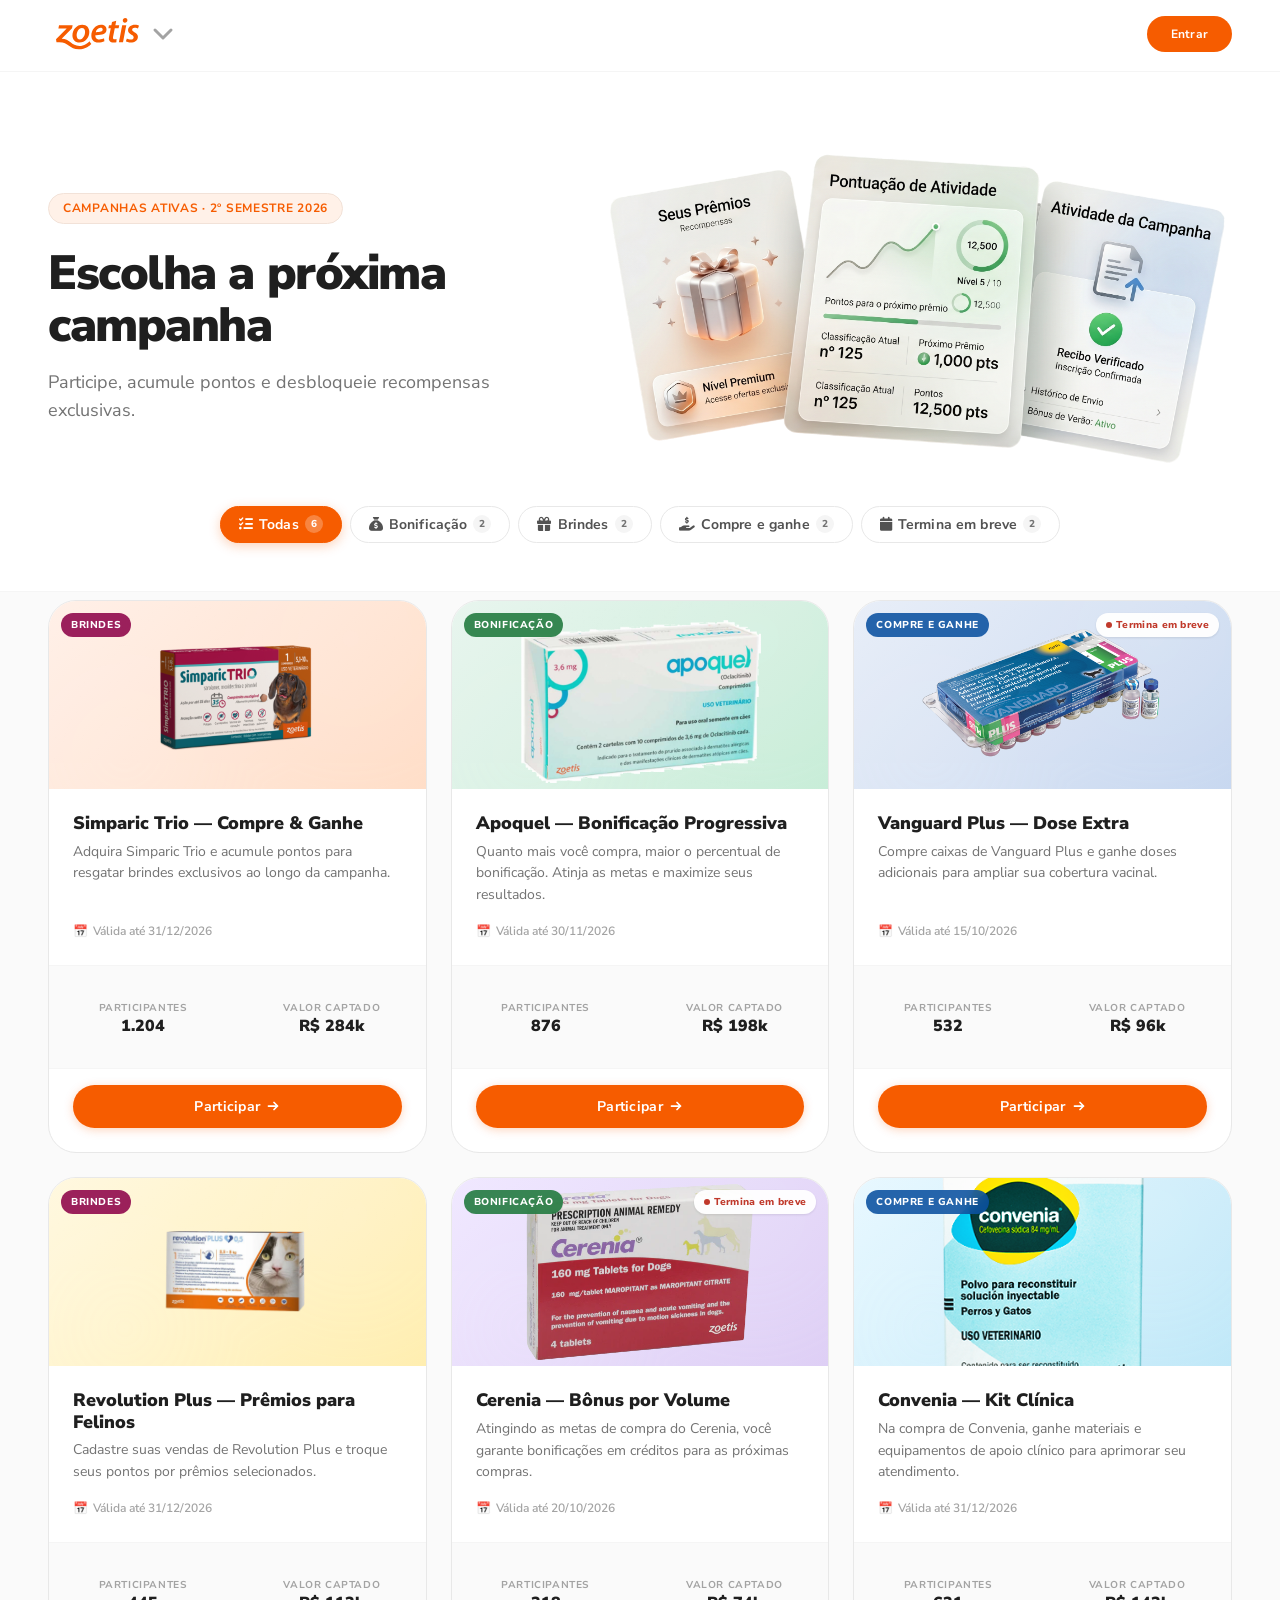
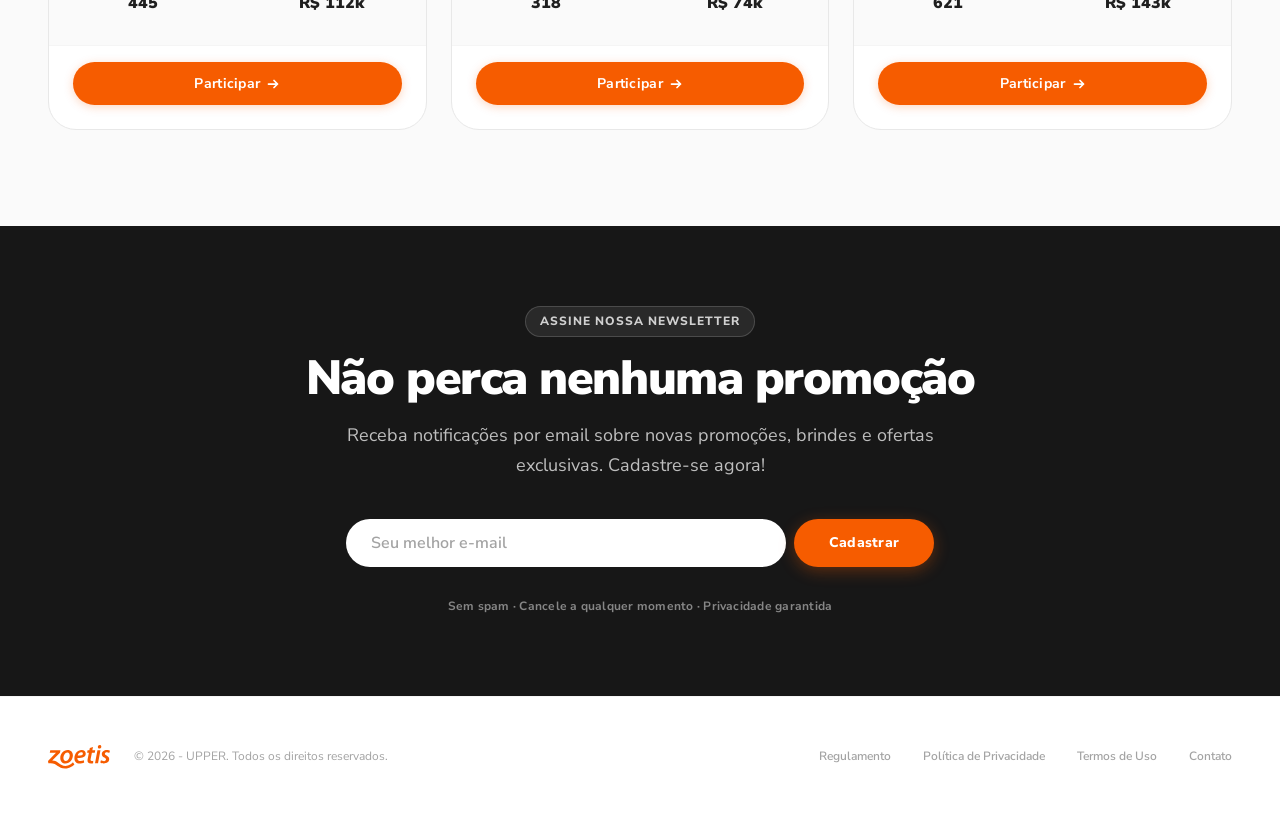
==== commit 49fafb20: "Inclusão da revenda relacionada à marca principal" ====
--- a/index.html
+++ b/index.html
@@ -442,12 +442,30 @@
 
       <div class="login-modal__inner">
         <button class="login-modal__back" type="button" data-login-back> <i class="fa-solid fa-left-long"></i>     Voltar</button>
-        <h2 class="login-modal__heading" id="modal-heading">Login na plataforma</h2>
-        <p class="login-modal__sub" id="login-modal-sub">Acesse sua conta para ver seu progresso e participar das promoções ativas.</p>
+        <h2 class="login-modal__heading" id="modal-heading">Acesse sua conta</h2>
+        <p class="login-modal__sub" id="login-modal-sub">Escolha como deseja fazer o login na plataforma</p>
 
         <!-- Form -->
         <form id="login-form" novalidate autocomplete="off">
-          <div class="login-modal__step active" data-login-step="email">
+          <div class="login-modal__step active" data-login-step="access">
+            <div class="login-modal__access-actions">
+              <button class="login-modal__choice login-modal__choice--primary" type="button" data-auth-email>
+                Entrar com e-mail
+              </button>
+              <button class="login-modal__choice login-modal__choice--outline" type="button" data-auth-whatsapp>
+                Entrar pelo WhatsApp
+              </button>
+            </div>
+
+            <div class="login-modal__divider"><span>ou</span></div>
+
+            <p class="login-modal__register-copy">
+              Não tem conta?
+              <button class="login-modal__link" type="button" data-auth-register>Registre-se</button>
+            </p>
+          </div>
+
+          <div class="login-modal__step" data-login-step="email">
             <div class="login-modal__fields">
               <div class="login-modal__field">
                 <label class="login-modal__label" for="login-email">E-mail</label>
@@ -457,6 +475,31 @@
             </div>
 
             <p class="login-modal__hint">Usuários padrões para demonstração: <br><strong>user@user.com | código OTP - 123456</strong><br><strong>admin@admin.com | código OTP - 654321</strong></p>
+          </div>
+
+          <div class="login-modal__step" data-login-step="register">
+            <div class="login-modal__fields">
+              <div class="login-modal__field">
+                <label class="login-modal__label" for="register-name">Nome completo</label>
+                <input class="login-modal__input" type="text" id="register-name" name="name"
+                  placeholder="Seu nome completo" autocomplete="name" required />
+              </div>
+              <div class="login-modal__field">
+                <label class="login-modal__label" for="register-email">E-mail</label>
+                <input class="login-modal__input" type="email" id="register-email" name="register-email"
+                  placeholder="seuemail@exemplo.com" autocomplete="email" required />
+              </div>
+              <div class="login-modal__field">
+                <label class="login-modal__label" for="register-phone">Telefone com DDD</label>
+                <input class="login-modal__input" type="tel" id="register-phone" name="phone"
+                  placeholder="(00) 00000-0000" inputmode="numeric" autocomplete="tel" required />
+              </div>
+              <div class="login-modal__field">
+                <label class="login-modal__label" for="register-cpf">CPF</label>
+                <input class="login-modal__input" type="text" id="register-cpf" name="cpf"
+                  placeholder="000.000.000-00" inputmode="numeric" autocomplete="off" required />
+              </div>
+            </div>
           </div>
 
           <div class="login-modal__step" data-login-step="otp">
@@ -469,14 +512,14 @@
               <input class="login-modal__otp-input" type="text" inputmode="numeric" pattern="[0-9]*" maxlength="1" autocomplete="one-time-code" aria-label="Dígito 6 do código" data-otp-input />
             </div>
 
-            <button class="login-modal__resend" type="button" data-resend-otp disabled>Reenviar código em 60s</button>
+            <button class="login-modal__resend" type="button" data-resend-otp disabled>Reenviar o código em 60s</button>
             <div id="login-message" class="login-modal__message" role="status" aria-live="polite"></div>
           </div>
 
           <!-- Inline error -->
           <div id="login-error" class="login-modal__error" role="alert" aria-live="polite"></div>
 
-          <button class="login-modal__submit" type="submit">Enviar código por e-mail</button>
+          <button class="login-modal__submit" type="submit" hidden>Enviar código por e-mail</button>
         </form>
       </div>
     </div>
@@ -492,7 +535,7 @@
 
         <div class="footer__brand">
           <div class="footer__logo">
-            <img src="" data-logo="light" alt="Logo" height="24" />
+            <img src="" data-footer-logo="light" alt="Logo" height="24" />
           </div>
           <span class="footer__copy">&copy; 2026 - UPPER. Todos os direitos reservados.</span>
         </div>
--- a/css/themes.css
+++ b/css/themes.css
@@ -41,7 +41,7 @@
   --logo-dark:          url('../assets/logos/boehringer-dark.svg');
 }
 
-[data-theme="geneca"] {
+[data-theme="genica"] {
   --color-primary:      #009D00;
   --color-primary-dark: #0B660B;
   --color-primary-rgb:  0, 157, 0;
--- a/css/styles.css
+++ b/css/styles.css
@@ -138,7 +138,7 @@
 
 .container {
   width: 100%;
-  max-width: var(--container-max);
+  max-width: var(--container-wide);
   margin-inline: auto;
   padding-inline: var(--sp-6);
 }
@@ -181,13 +181,11 @@
 .btn--primary {
   background: var(--color-primary);
   color: #FFFFFF;
-  box-shadow: 0 2px 12px rgba(var(--color-primary-rgb), 0.30);
 }
 
 .btn--primary:hover {
   background: var(--color-primary-dark);
   transform: translateY(-1px);
-  box-shadow: 0 6px 20px rgba(var(--color-primary-rgb), 0.35);
 }
 
 .btn--primary:active {
@@ -284,15 +282,9 @@
 .header__logo-btn img,
 .header__logo-btn svg {
   height: 32px;
-  max-width: 84px;
-}
-
-img[data-logo="light"] {
-  content: var(--logo-light);
-}
-
-img[data-logo="dark"] {
-  content: var(--logo-dark);
+  width: auto;
+  max-width: 150px;
+  object-fit: contain;
 }
 
 .header__logo-chevron {
@@ -338,6 +330,30 @@
   color: var(--neutral-400);
   padding: var(--sp-1) 12px;
   margin-bottom: 4px;
+  text-align: center;
+}
+
+.brand-dropdown__group {
+  margin: 8px 10px 4px;
+  padding: 10px 2px 4px;
+  color: var(--neutral-400);
+  font-size: var(--text-xs);
+  font-weight: 800;
+  letter-spacing: 0.08em;
+  line-height: 1;
+  text-transform: uppercase;
+  text-align: center;
+}
+
+.brand-dropdown__divider {
+  height: 1px;
+  margin: 8px 10px 4px;
+  background: var(--neutral-100);
+}
+
+.brand-dropdown__divider + .brand-dropdown__group {
+  margin-top: 0;
+  border-top: 0;
 }
 
 .brand-dropdown__item {
@@ -558,6 +574,7 @@
   top: calc(100% + 12px);
   right: 0;
   min-width: 150px;
+  width: 260px;
   padding: 8px;
   border: 1px solid var(--neutral-100);
   border-radius: 14px;
@@ -614,6 +631,45 @@
   background: #FEF2F2;
   color: #B91C1C;
   outline: none;
+}
+
+.user-menu__section {
+  position: relative;
+  z-index: 1;
+  display: flex;
+  flex-direction: column;
+  gap: 4px;
+  margin: 6px 0;
+  padding: 8px 0;
+  border-top: 1px solid var(--neutral-100);
+  border-bottom: 1px solid var(--neutral-100);
+}
+
+.user-menu__section-label {
+  padding: 0 12px 4px;
+  color: var(--neutral-400);
+  font-size: 10px;
+  font-weight: 900;
+  letter-spacing: 0.08em;
+  text-transform: uppercase;
+}
+
+.user-menu__item--choice:hover,
+.user-menu__item--choice:focus-visible {
+  background: var(--color-surface);
+  color: var(--color-primary);
+}
+
+.user-menu__item--choice.is-active {
+  background: var(--color-primary);
+  color: #FFFFFF;
+  box-shadow: 0 3px 12px rgba(var(--color-primary-rgb), 0.20);
+}
+
+.user-menu__item--choice.is-active:hover,
+.user-menu__item--choice.is-active:focus-visible {
+  background: var(--color-primary);
+  color: #FFFFFF;
 }
 
 /* Mobile menu toggle */
@@ -1167,7 +1223,7 @@
    ============================================ */
 
 .section {
-  padding-block: var(--sp-16);
+  padding-block: var(--sp-4);
 }
 
 .section--alt {
@@ -1849,7 +1905,7 @@
   background: var(--color-text);
   position: relative;
   overflow: hidden;
-  padding-block: var(--sp-16);
+  padding-block: var(--sp-1);
 }
 
 .cta-final::before {
--- a/css/promotions.css
+++ b/css/promotions.css
@@ -648,7 +648,6 @@
   top: 16px; right: 16px;
   width: 32px; height: 32px;
   border-radius: 50%;
-  background: var(--neutral-100);
   display: flex;
   align-items: center;
   justify-content: center;
@@ -711,6 +710,98 @@
 
 .login-modal__step.active {
   display: block;
+}
+
+.login-modal__access-actions {
+  display: flex;
+  flex-direction: column;
+  gap: var(--sp-2);
+}
+
+.login-modal__choice {
+  width: 100%;
+  padding: 14px;
+  border-radius: var(--radius-pill);
+  font-family: var(--font-base);
+  font-size: var(--text-base);
+  font-weight: 800;
+  letter-spacing: 0.01em;
+  cursor: pointer;
+  transition:
+    background var(--duration-fast) var(--ease-out),
+    border-color var(--duration-fast) var(--ease-out),
+    color var(--duration-fast) var(--ease-out),
+    transform var(--duration-fast) var(--ease-out),
+    box-shadow var(--duration-fast) var(--ease-out);
+}
+
+.login-modal__choice--primary {
+  border: none;
+  background: var(--color-primary);
+  color: #FFFFFF;
+  box-shadow: 0 3px 14px rgba(var(--color-primary-rgb), 0.30);
+}
+
+.login-modal__choice--primary:hover {
+  background: var(--color-primary-dark);
+  transform: translateY(-1px);
+  box-shadow: 0 6px 18px rgba(var(--color-primary-rgb), 0.35);
+}
+
+.login-modal__choice--outline {
+  border: 1.5px solid var(--neutral-200);
+  background: #FFFFFF;
+  color: var(--color-text);
+  font-weight: 600;
+}
+
+.login-modal__choice--outline:hover {
+  border-color: var(--color-border);
+  color: var(--color-primary);
+  background: var(--color-surface);
+}
+
+.login-modal__divider {
+  display: flex;
+  align-items: center;
+  gap: var(--sp-2);
+  margin: var(--sp-4) 0 var(--sp-3);
+  color: var(--neutral-400);
+  font-size: var(--text-xs);
+  font-weight: 800;
+  text-transform: uppercase;
+  letter-spacing: 0.08em;
+}
+
+.login-modal__divider::before,
+.login-modal__divider::after {
+  content: '';
+  flex: 1;
+  height: 1px;
+  background: var(--neutral-200);
+}
+
+.login-modal__register-copy {
+  margin: 0;
+  text-align: center;
+  color: var(--neutral-500);
+  font-size: var(--text-sm);
+  font-weight: 600;
+}
+
+.login-modal__link {
+  padding: 0;
+  border: none;
+  background: transparent;
+  color: var(--color-primary);
+  font-family: var(--font-base);
+  font-size: inherit;
+  font-weight: 900;
+  cursor: pointer;
+}
+
+.login-modal__link:hover {
+  color: var(--color-primary-dark);
 }
 
 /* Fields */
